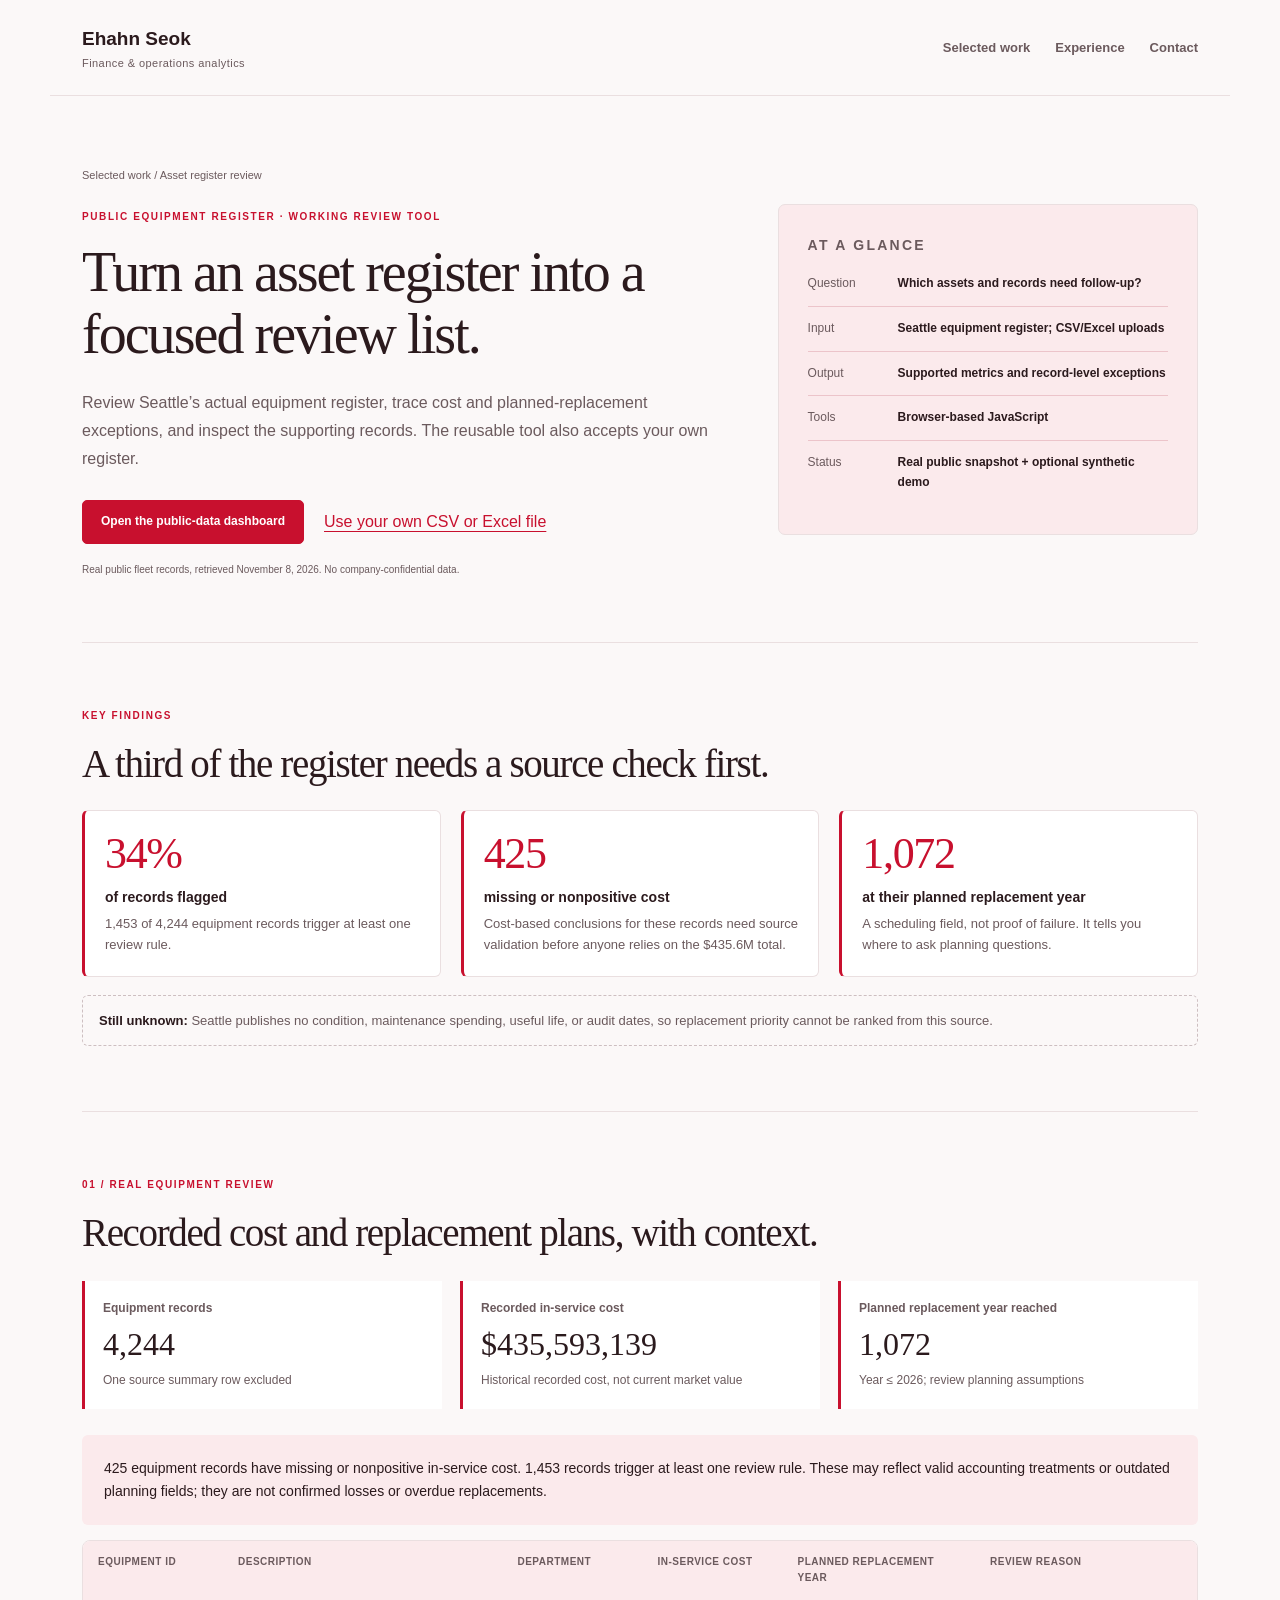
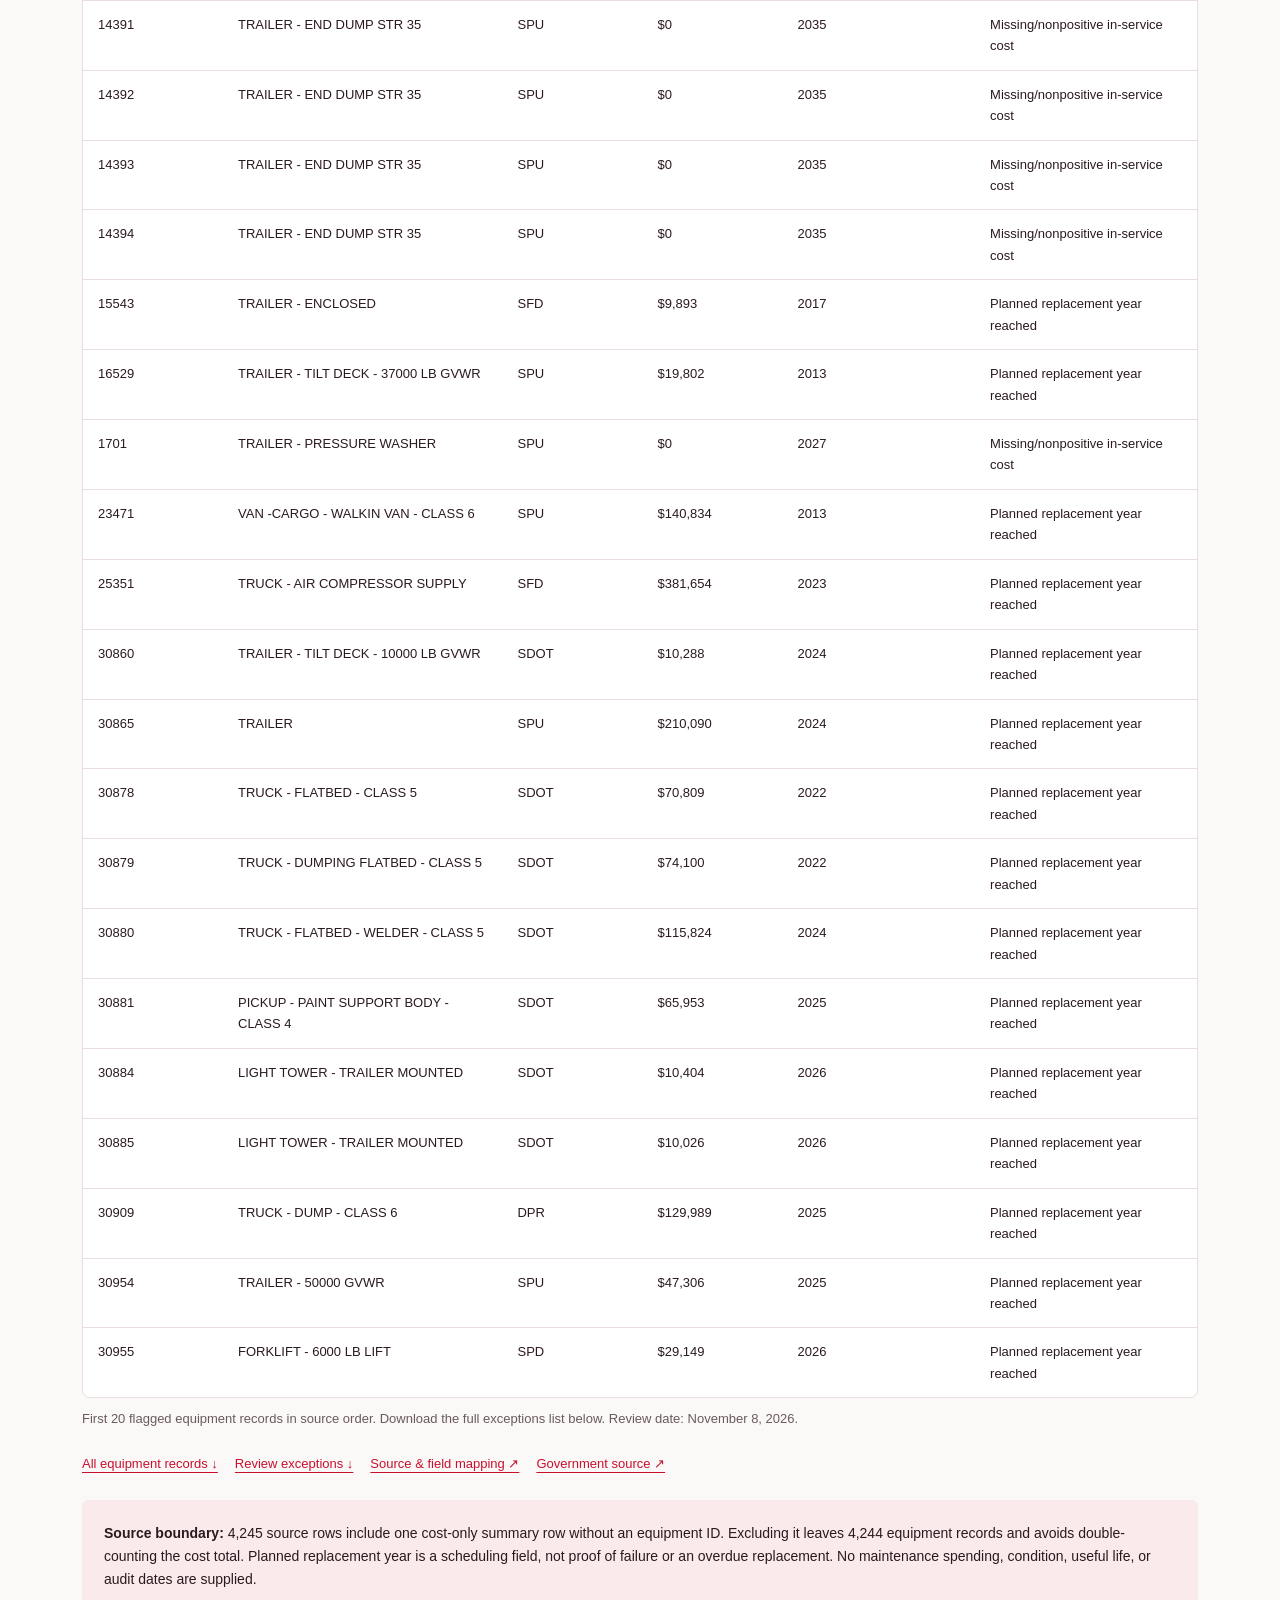
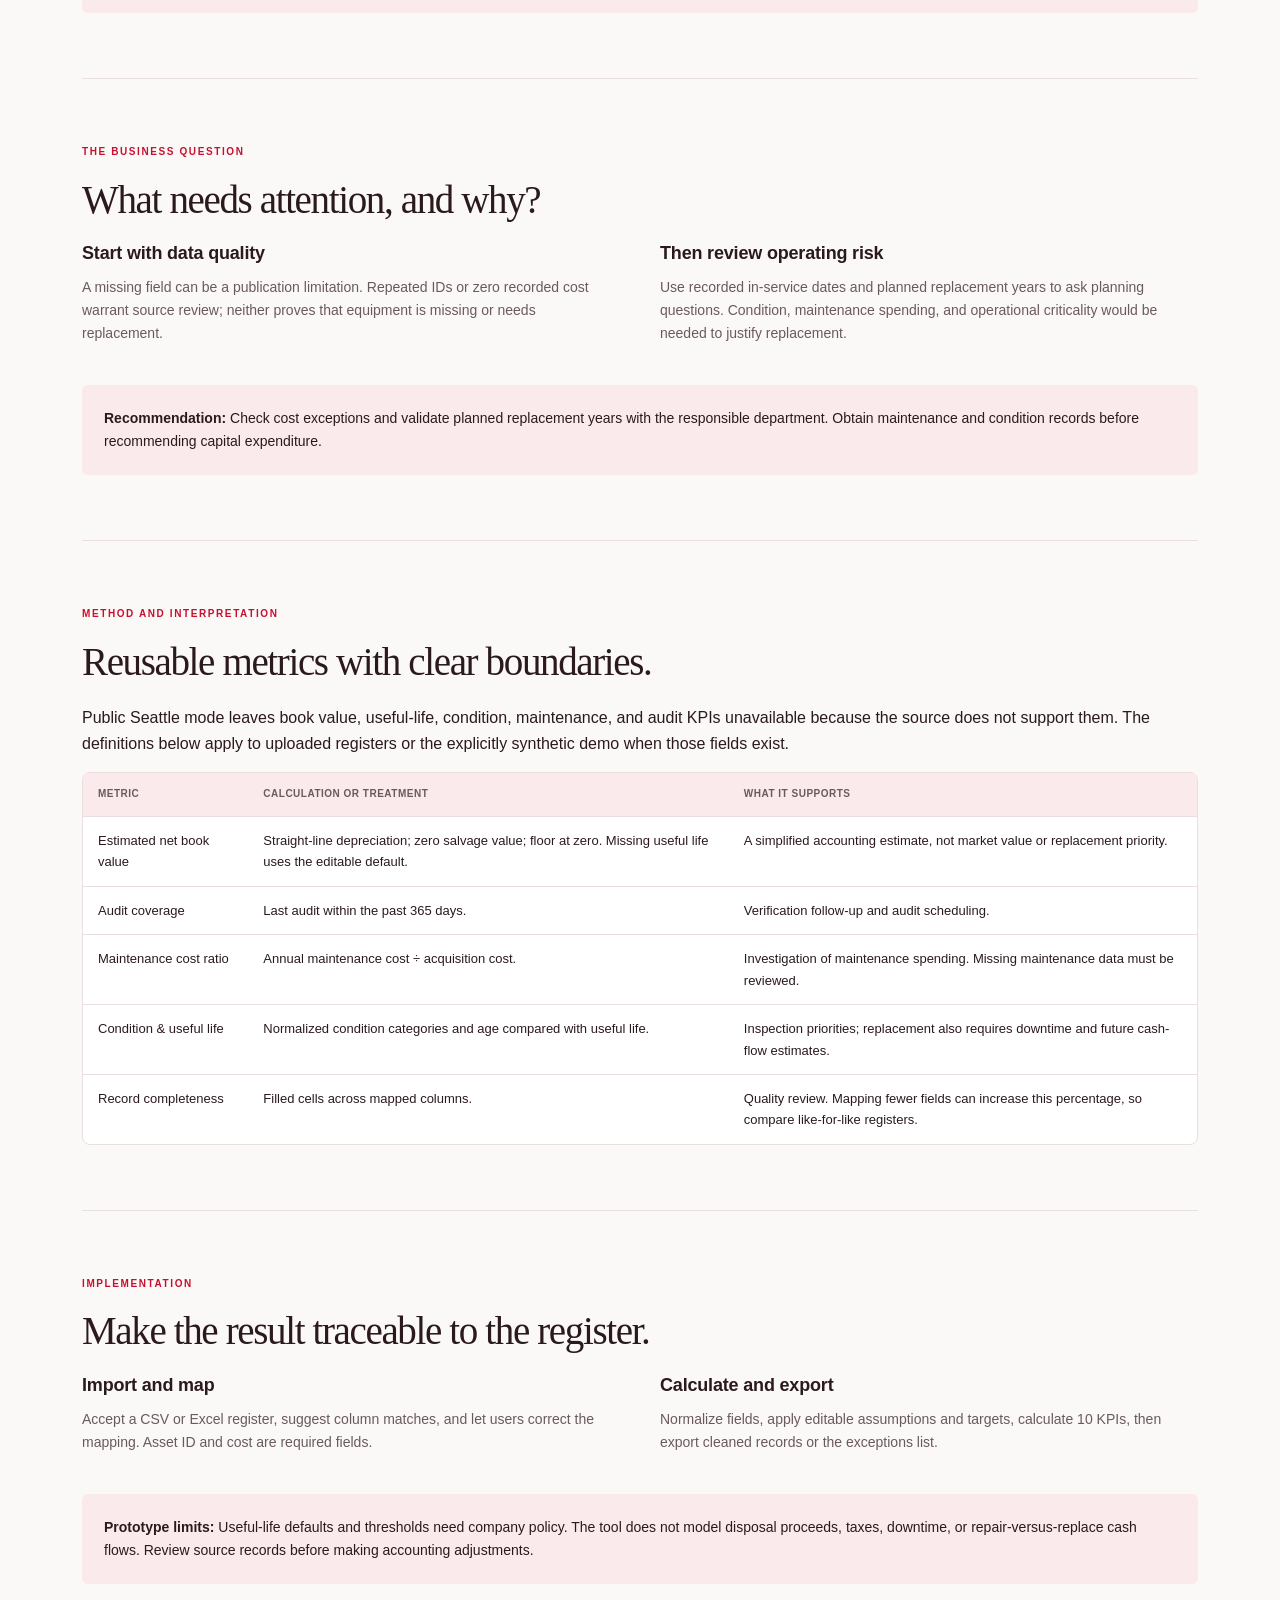
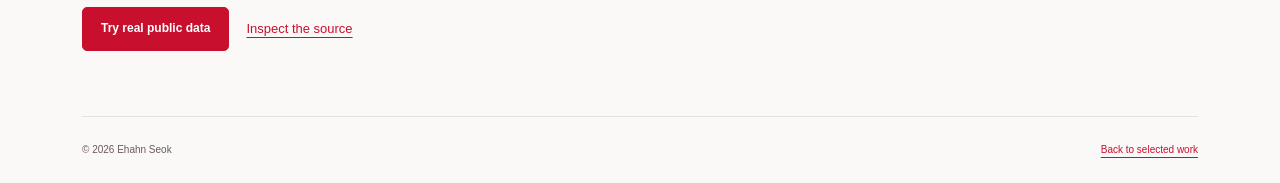
==== projects/asset-analysis/index.html @ 2a80ea6b "Switch portfolio theme to TSMC-style red Co-Authored-By: Claude Sonnet 5.5 <noreply@anthropic.com> C" ====
<!doctype html><html lang="en"><head><meta charset="utf-8"><meta name="viewport" content="width=device-width, initial-scale=1"><title>Asset Register Review | Ehahn Seok</title><meta name="description" content="A case study of asset-register validation, estimated book value, audit coverage and maintenance review."><link rel="stylesheet" href="../../style.css"><link rel="stylesheet" href="../../case-studies.css"><link rel="icon" href="/favicon.ico?v=r3d2e46a1" type="image/x-icon">
<link rel="icon" type="image/png" sizes="32x32" href="/favicon-32x32.png?v=r3d2e46a1">
<link rel="icon" type="image/png" sizes="16x16" href="/favicon-16x16.png?v=r3d2e46a1">
<link rel="apple-touch-icon" sizes="180x180" href="/apple-touch-icon.png?v=r3d2e46a1">
<link rel="manifest" href="/site.webmanifest?v=r3d2e46a1">
<meta name="theme-color" content="#c8102e">
<script src="public-assets.js" defer></script><link rel="stylesheet" href="../purchasing/project.css"></head><body class="case-page asset-case"><a class="skip-link" href="#case-main">Skip to content</a><header class="site-header"><a class="brand" href="../../index.html">Ehahn Seok<span>Finance & operations analytics</span></a><nav aria-label="Main navigation"><a href="../../index.html#projects">Selected work</a><a href="../../index.html#experience">Experience</a><a href="../../index.html#contact">Contact</a></nav></header><main id="case-main"><section class="case-hero"><div><a class="breadcrumb" href="../../index.html#projects">Selected work / Asset register review</a><p class="eyebrow">Public equipment register · Working review tool</p><h1>Turn an asset register into a focused review list.</h1><p class="lead">Review Seattle’s actual equipment register, trace cost and planned-replacement exceptions, and inspect the supporting records. The reusable tool also accepts your own register.</p><div class="cta"><a class="btn primary" href="../../asset-dashboard.html?source=seattle">Open the public-data dashboard</a><a href="../../asset-dashboard.html">Use your own CSV or Excel file</a></div><p class="data-label">Real public fleet records, retrieved November 8, 2026. No company-confidential data.</p></div><aside class="profile case-summary"><p class="eyebrow">At a glance</p><dl><div><dt>Question</dt><dd>Which assets and records need follow-up?</dd></div><div><dt>Input</dt><dd>Seattle equipment register; CSV/Excel uploads</dd></div><div><dt>Output</dt><dd>Supported metrics and record-level exceptions</dd></div><div><dt>Tools</dt><dd>Browser-based JavaScript</dd></div><div><dt>Status</dt><dd>Real public snapshot + optional synthetic demo</dd></div></dl></aside></section>
<section class="key-findings" id="key-findings"><p class="eyebrow">Key findings</p><h2>A third of the register needs a source check first.</h2><div class="kf-grid"><div class="kf"><strong>34%</strong><span>of records flagged</span><p>1,453 of 4,244 equipment records trigger at least one review rule.</p></div><div class="kf"><strong>425</strong><span>missing or nonpositive cost</span><p>Cost-based conclusions for these records need source validation before anyone relies on the $435.6M total.</p></div><div class="kf"><strong>1,072</strong><span>at their planned replacement year</span><p>A scheduling field, not proof of failure. It tells you where to ask planning questions.</p></div></div><div class="open-item"><strong>Still unknown:</strong> Seattle publishes no condition, maintenance spending, useful life, or audit dates, so replacement priority cannot be ranked from this source.</div></section>
<section><p class="eyebrow">01 / Real equipment review</p><h2>Recorded cost and replacement plans, with context.</h2><div id="fleet-metrics" class="metrics" aria-live="polite"></div><p id="fleet-finding" class="case-note">Loading the source-backed review…</p><div class="table-scroll"><table><thead><tr><th>Equipment ID</th><th>Description</th><th>Department</th><th>In-service cost</th><th>Planned replacement year</th><th>Review reason</th></tr></thead><tbody id="fleet-rows"></tbody></table></div><p class="caption">First 20 flagged equipment records in source order. Download the full exceptions list below. Review date: November 8, 2026.</p><div class="project-links"><a href="data/seattle_assets.csv" download>All equipment records ↓</a><a href="data/seattle_exceptions.csv" download>Review exceptions ↓</a><a href="PUBLIC_DATA.md">Source & field mapping ↗</a><a href="https://data.seattle.gov/City-Administration/Active-Fleet-Complement/enxu-fgzb">Government source ↗</a></div><div class="case-note"><strong>Source boundary:</strong> 4,245 source rows include one cost-only summary row without an equipment ID. Excluding it leaves 4,244 equipment records and avoids double-counting the cost total. Planned replacement year is a scheduling field, not proof of failure or an overdue replacement. No maintenance spending, condition, useful life, or audit dates are supplied.</div></section><section><p class="eyebrow">The business question</p><h2>What needs attention, and why?</h2><div class="case-grid"><article><h3>Start with data quality</h3><p>A missing field can be a publication limitation. Repeated IDs or zero recorded cost warrant source review; neither proves that equipment is missing or needs replacement.</p></article><article><h3>Then review operating risk</h3><p>Use recorded in-service dates and planned replacement years to ask planning questions. Condition, maintenance spending, and operational criticality would be needed to justify replacement.</p></article></div><div class="case-note"><strong>Recommendation:</strong> Check cost exceptions and validate planned replacement years with the responsible department. Obtain maintenance and condition records before recommending capital expenditure.</div></section>
<section><p class="eyebrow">Method and interpretation</p><h2>Reusable metrics with clear boundaries.</h2><p>Public Seattle mode leaves book value, useful-life, condition, maintenance, and audit KPIs unavailable because the source does not support them. The definitions below apply to uploaded registers or the explicitly synthetic demo when those fields exist.</p><div class="table-scroll"><table><thead><tr><th>Metric</th><th>Calculation or treatment</th><th>What it supports</th></tr></thead><tbody><tr><td>Estimated net book value</td><td>Straight-line depreciation; zero salvage value; floor at zero. Missing useful life uses the editable default.</td><td>A simplified accounting estimate, not market value or replacement priority.</td></tr><tr><td>Audit coverage</td><td>Last audit within the past 365 days.</td><td>Verification follow-up and audit scheduling.</td></tr><tr><td>Maintenance cost ratio</td><td>Annual maintenance cost ÷ acquisition cost.</td><td>Investigation of maintenance spending. Missing maintenance data must be reviewed.</td></tr><tr><td>Condition & useful life</td><td>Normalized condition categories and age compared with useful life.</td><td>Inspection priorities; replacement also requires downtime and future cash-flow estimates.</td></tr><tr><td>Record completeness</td><td>Filled cells across mapped columns.</td><td>Quality review. Mapping fewer fields can increase this percentage, so compare like-for-like registers.</td></tr></tbody></table></div></section>
<section><p class="eyebrow">Implementation</p><h2>Make the result traceable to the register.</h2><div class="case-grid"><article><h3>Import and map</h3><p>Accept a CSV or Excel register, suggest column matches, and let users correct the mapping. Asset ID and cost are required fields.</p></article><article><h3>Calculate and export</h3><p>Normalize fields, apply editable assumptions and targets, calculate 10 KPIs, then export cleaned records or the exceptions list.</p></article></div><p class="case-note"><strong>Prototype limits:</strong> Useful-life defaults and thresholds need company policy. The tool does not model disposal proceeds, taxes, downtime, or repair-versus-replace cash flows. Review source records before making accounting adjustments.</p><div class="project-links"><a class="btn primary" href="../../asset-dashboard.html?source=seattle">Try real public data</a><a href="https://github.com/eseok0517/eseok0517.github.io/blob/main/asset-dashboard.html">Inspect the source</a></div></section></main><footer><span>© 2026 Ehahn Seok</span><a href="../../index.html#projects">Back to selected work</a></footer></body></html>
---- style.css ----
:root{--bg:#fbf8f8;--surface:#fff;--text:#2b1a1d;--muted:#6b5a5d;--border:#eadfe0;--accent:#c8102e;--soft:#fbeaec;--warm:#f3eeee;--orange:#9b522e;--shadow:0 10px 30px #3920240a;color-scheme:light}*{box-sizing:border-box}html{scroll-behavior:smooth;scroll-padding-top:95px}body{margin:0;background:var(--bg);color:var(--text);font:16px/1.65 -apple-system,BlinkMacSystemFont,'Segoe UI',Arial,sans-serif}a{color:var(--accent);text-underline-offset:4px}a:hover{text-decoration-thickness:2px}button,input,select{font:inherit}.site-header,main,footer{max-width:1180px;margin:auto;padding-left:32px;padding-right:32px}.site-header{display:flex;justify-content:space-between;align-items:center;gap:24px;padding-top:23px;padding-bottom:23px;border-bottom:1px solid var(--border)}.brand{font-weight:750;color:var(--text);text-decoration:none;font-size:19px}.brand span{display:block;font-size:11px;color:var(--muted);font-weight:500;letter-spacing:.04em}nav{display:flex;gap:25px}nav a{font-size:13px;text-decoration:none;color:var(--muted);font-weight:600}section{padding:65px 0;border-bottom:1px solid var(--border)}.hero{display:grid;grid-template-columns:1.5fr 1fr;gap:65px;align-items:center;padding-top:72px;padding-bottom:72px}.eyebrow{font-size:10px;letter-spacing:.16em;text-transform:uppercase;color:var(--accent);font-weight:750;margin:0 0 17px}h1,h2{font-family:Georgia,'Times New Roman',serif;font-weight:400;letter-spacing:-.035em;line-height:1.1}h1{font-size:clamp(37px,4.8vw,61px);margin:0 0 25px}h2{font-size:clamp(28px,3.3vw,39px);margin:0 0 20px}h3{font-size:23px;line-height:1.25;letter-spacing:-.02em;margin:0 0 10px}p{margin:0 0 15px}.lead{font-size:16px;color:var(--muted);line-height:1.75}.cta,.project-links{display:flex;gap:20px;align-items:center;flex-wrap:wrap;margin-top:27px}.btn{display:inline-block;padding:11px 18px;border:1px solid #d6b9bd;border-radius:5px;font-size:12px;font-weight:700;text-decoration:none;color:var(--accent);background:var(--surface)}.btn.primary{background:var(--accent);color:#fff;border-color:var(--accent)}.btn:hover{filter:brightness(.94);text-decoration:none}.text-link{font-size:13px;font-weight:650}.profile{background:var(--soft);padding:29px;border:1px solid var(--border);border-radius:7px}.profile h2{font-size:29px}.profile p{font-size:14px;color:var(--muted)}dl{margin:22px 0 0}dl div{display:grid;grid-template-columns:83px 1fr;padding:12px 0;border-top:1px solid #ecc4ca;font-size:12px}dt{color:var(--muted)}dd{margin:0;font-weight:550}.section-heading{display:flex;justify-content:space-between;align-items:end;gap:45px;margin-bottom:30px}.section-heading>p{font-size:13px;color:var(--muted);max-width:260px;margin-bottom:20px}.project{background:var(--surface);border:1px solid var(--border);border-radius:8px;overflow:hidden;box-shadow:var(--shadow)}.featured{display:grid;grid-template-columns:1fr 1.16fr;margin-bottom:25px}.project-copy{padding:30px}.project-copy>p{font-size:14px;color:var(--muted)}.project-top{display:flex;justify-content:space-between;align-items:center;gap:15px;margin-bottom:18px}.project-number{font:italic 18px Georgia;color:var(--accent)}.badge{font-size:10px;color:var(--muted);border:1px solid var(--border);border-radius:30px;padding:3px 9px}.project-subtitle{font-size:11px!important;font-weight:650;text-transform:uppercase;letter-spacing:.05em}.finding{border-left:2px solid var(--accent);padding:0 0 0 13px;margin:23px 0 19px}.mini-label{font-size:9px;font-weight:750;letter-spacing:.1em;text-transform:uppercase;color:var(--accent)}.finding p{font-size:14px;line-height:1.65;margin:5px 0 0}.decision{font-size:12px!important;line-height:1.65}.project-links{gap:17px;margin-top:23px}.project-links a:not(.btn){font-size:11px}.project-grid{display:grid;grid-template-columns:1fr 1fr;gap:25px}.project-visual{padding:27px;display:flex;flex-direction:column;justify-content:center;background:#fdf1f2;min-height:270px}.featured .project-visual{min-height:430px}.visual-heading{display:flex;justify-content:space-between;gap:15px;font-size:10px;font-weight:650;margin-bottom:30px}.visual-heading span:last-child{font-weight:400;color:var(--muted)}.data-label{font-size:10px;color:var(--muted);margin:18px 0 0;line-height:1.5}.visual-note{font-size:10px;font-weight:650;margin-top:28px}.preview-bar{margin:23px 0}.preview-bar-label{display:flex;justify-content:space-between;font-size:12px;margin-bottom:8px}.preview-track{height:22px;background:#f3d5d9;border-radius:2px;overflow:hidden}.preview-track i{display:block;height:100%;background:var(--accent)}.preview-bar:nth-child(2) i{background:#d98a94}.preview-bar:nth-child(3) i{background:#8f1d2c}.asset-visual{background:#f3eeee}.asset-example{display:grid;gap:18px}.asset-example>div{display:grid;grid-template-columns:32px 1fr;gap:0 10px}.asset-example span{grid-row:span 2;font-size:11px;border:1px solid #cdbfc1;border-radius:50%;width:29px;height:29px;text-align:center;line-height:27px}.asset-example strong{font-size:12px}.asset-example small{font-size:10px;color:var(--muted)}.macro-visual{background:#f1ecec}.macro-chart svg{width:100%;height:auto;display:block}.experience{display:grid;grid-template-columns:1fr 1fr;gap:70px}.proof{display:flex;gap:30px;margin-top:25px}.proof strong{display:block;font:28px Georgia;color:var(--accent)}.proof span{display:block;font-size:10px;color:var(--muted);margin-top:7px}.experience-details article{margin:0 0 25px}.experience-details h3{font-size:17px}.experience-details p{font-size:14px;color:var(--muted)}.experience-details .note{font-size:11px}.muted{font-size:13px;color:var(--muted)}.skills{display:grid;grid-template-columns:repeat(3,1fr);gap:30px}.skills h3{font-size:16px}.skills p{font-size:13px;color:var(--muted)}.skills a{font-size:11px}.coursework{margin-top:35px;border-top:1px solid var(--border);border-bottom:1px solid var(--border);padding:17px 0;font-size:13px}.coursework summary{cursor:pointer;font-weight:650}.coursework>div{padding-top:20px;max-width:850px;color:var(--muted)}.languages{margin-top:20px;font-size:12px;color:var(--muted)}.contact{display:grid;grid-template-columns:1.4fr 1fr;gap:60px;align-items:center}.contact p{max-width:560px;font-size:14px;color:var(--muted)}.contact-links{display:flex;flex-direction:column;align-items:flex-start;gap:15px}.contact-links>a:not(.btn){font-size:13px}footer{padding-top:25px;padding-bottom:25px;display:flex;justify-content:space-between;gap:20px;font-size:10px;color:var(--muted)}a:focus-visible,summary:focus-visible{outline:3px solid var(--orange);outline-offset:5px}.skip-link{position:absolute;left:20px;top:-70px;background:var(--surface);padding:10px;z-index:20}.skip-link:focus{top:5px}@media(prefers-reduced-motion:reduce){html{scroll-behavior:auto}}@media(max-width:850px){.hero{gap:28px;grid-template-columns:1.2fr 1fr}h1{font-size:43px}.profile{padding:20px}.project-copy,.project-visual{padding:23px}.experience{gap:35px}.proof{gap:18px}.featured .project-visual{min-height:390px}.visual-heading{flex-direction:column;gap:4px}}@media(max-width:650px){.site-header,main,footer{padding-left:20px;padding-right:20px}.site-header{align-items:flex-start;gap:12px}.brand{font-size:17px}.brand span{font-size:9px;max-width:150px}nav{gap:12px;padding-top:6px}nav a{font-size:10px}.hero,.featured,.project-grid,.experience,.contact{grid-template-columns:1fr}.hero{padding-top:45px;padding-bottom:45px;gap:30px}h1{font-size:43px;max-width:500px}.profile{padding:24px}.profile dl{display:grid;grid-template-columns:1fr 1fr;gap:0 20px}.profile dl div{display:block}.profile dt{font-size:10px;margin-bottom:4px}.section-heading{display:block}.section-heading>p{max-width:100%;margin:0}.skills{grid-template-columns:1fr;gap:25px}section{padding:45px 0}.featured .project-visual{min-height:280px}.project-copy{padding:25px}.experience{gap:30px}.contact{gap:20px}.proof{gap:30px}footer{display:block}footer span{display:block;margin:6px 0}}

.experience-context{font-size:12px;line-height:1.65;color:var(--muted);margin-top:24px;max-width:340px}

/* Measured results, chips, summary table, key findings */
.chips{display:flex;flex-wrap:wrap;gap:8px;margin:22px 0 0;padding:0;list-style:none}.chips li{font-size:11px;font-weight:650;color:var(--accent);background:var(--soft);border:1px solid #f0c9ce;border-radius:30px;padding:4px 11px}
.result-intro{max-width:620px;font-size:14px;color:var(--muted)}
.result-grid{display:grid;grid-template-columns:repeat(2,1fr);gap:20px;margin-top:28px}
.result-card{display:flex;flex-direction:column;background:var(--surface);border:1px solid var(--border);border-radius:8px;padding:24px;text-decoration:none;color:var(--text);box-shadow:var(--shadow);transition:transform .15s,border-color .15s}
.result-card:hover{transform:translateY(-3px);border-color:var(--accent);text-decoration:none}
.result-card .big{font:400 clamp(38px,4.4vw,52px)/1 Georgia,'Times New Roman',serif;color:var(--accent);letter-spacing:-.03em}
.result-card .rc-label{font-weight:700;font-size:15px;margin:12px 0 4px;line-height:1.35}
.result-card .rc-tag{font-size:10px;text-transform:uppercase;letter-spacing:.1em;color:var(--muted);font-weight:700;margin-bottom:10px}
.result-card p{font-size:13px;color:var(--muted);margin:0 0 14px}
.result-card .rc-more{margin-top:auto;font-size:11px;font-weight:700;color:var(--accent)}
.result-note{font-size:12px;color:var(--muted);margin:18px 0 0}
.case-table{margin-top:48px}.case-table h3{font-size:19px;margin-bottom:14px}
.summary-wrap{overflow-x:auto;border:1px solid var(--border);border-radius:8px;background:var(--surface)}
table.summary{width:100%;border-collapse:collapse;font-size:13px;min-width:760px}
.summary th{text-align:left;font-size:10px;letter-spacing:.1em;text-transform:uppercase;color:var(--muted);padding:12px 16px;border-bottom:1px solid var(--border);background:var(--soft)}
.summary td{padding:14px 16px;border-bottom:1px solid var(--border);vertical-align:top;line-height:1.5}
.summary td:first-child{font-weight:700;min-width:140px}.summary td:last-child{color:var(--accent);font-weight:650}.summary tr:last-child td{border-bottom:0}
.key-findings .kf-grid{display:grid;grid-template-columns:repeat(3,1fr);gap:20px;margin-top:24px}
.kf{background:var(--surface);border:1px solid var(--border);border-left:3px solid var(--accent);border-radius:6px;padding:20px}
.kf strong{display:block;font:400 clamp(32px,3.6vw,44px)/1.05 Georgia,'Times New Roman',serif;color:var(--accent);letter-spacing:-.03em}
.kf span{display:block;font-weight:700;font-size:14px;margin:8px 0 4px}.kf p{font-size:13px;color:var(--muted);margin:0}
.open-item{margin-top:18px;font-size:13px;border:1px dashed #cdbfc1;border-radius:6px;padding:14px 16px;color:var(--muted)}.open-item strong{color:var(--text)}
@media(max-width:850px){.result-grid{grid-template-columns:1fr 1fr}}
@media(max-width:760px){.key-findings .kf-grid{grid-template-columns:1fr}}
@media(max-width:560px){.result-grid{grid-template-columns:1fr}}

.rc-stats{display:flex;flex-wrap:wrap;gap:6px 18px;list-style:none;margin:0 0 16px;padding:12px 0 0;border-top:1px solid var(--border);font-size:12px;color:var(--muted)}.rc-stats b{color:var(--text);font-size:14px}
---- case-studies.css ----
/* All case pages inherit the exact homepage palette, type and navigation. */
.case-page{--accent-soft:var(--soft);--line:var(--accent);--pos:#c8102e;--neg:#9a5b00;--shade:rgba(155,82,46,.13);--warnbg:#f2ecde;--warn:#74511c}
.case-page .case-hero{display:grid;grid-template-columns:1.5fr 1fr;gap:65px;align-items:center;padding:65px 0}
.case-page .case-hero h1{font-family:Georgia,'Times New Roman',serif;font-size:clamp(36px,4.6vw,56px);font-weight:400;line-height:1.1;letter-spacing:-.035em;margin:0 0 24px;max-width:760px}
.case-page .case-hero .lead,.case-page .case-hero .sub{font-size:16px;line-height:1.75;color:var(--muted);max-width:730px}
.case-page .case-summary{align-self:center}.case-page .case-summary dl{margin:0}.case-page .case-summary dl div{grid-template-columns:90px 1fr}.case-page .case-summary dl div:first-child{border-top:0;padding-top:0}
.breadcrumb{display:inline-block;font-size:11px;color:var(--muted);text-decoration:none;margin:0 0 24px}.breadcrumb:hover{text-decoration:underline}
.case-page .caption,.case-page .small,.case-page .notes,.case-page .privacy{font-size:13px;line-height:1.7;color:var(--muted)}.case-page .caption{margin:10px 0 18px}.case-page h2{font-size:clamp(28px,3.3vw,39px);font-family:Georgia,'Times New Roman',serif;font-weight:400;line-height:1.15;letter-spacing:-.035em}.case-page h3{font-size:18px;line-height:1.3;letter-spacing:-.01em}
.case-page .panel{background:var(--surface);border:1px solid var(--border);border-radius:8px;padding:26px;box-shadow:var(--shadow)}
.case-page .case-body h2{margin:48px 0 20px}.case-page .case-body h2:first-child{margin-top:0}.case-page .case-body{padding-top:45px}.hidden{display:none!important}
.case-page .kpis{display:grid;grid-template-columns:repeat(auto-fit,minmax(190px,1fr));gap:18px}.case-page .kpi{background:var(--surface);border:1px solid var(--border);border-radius:8px;padding:20px}.case-page .kpi .l{font-size:10px;text-transform:uppercase;letter-spacing:.07em;color:var(--muted);font-weight:650}.case-page .kpi .v{font:29px Georgia;line-height:1.25;margin:8px 0}.case-page .kpi .s{font-size:12px;color:var(--muted)}
.case-page .tablewrap,.case-page .table-scroll{overflow:auto;border:1px solid var(--border);border-radius:8px;background:var(--surface)}.case-page table{border-collapse:collapse;width:100%;font-size:13px}.case-page th,.case-page td{padding:13px 15px;border-bottom:1px solid var(--border);vertical-align:top}.case-page th{font-size:10px;letter-spacing:.05em;text-transform:uppercase;background:var(--soft);color:var(--muted)}.case-page tr:last-child td{border-bottom:0}
.macro-case th,.macro-case td{text-align:right;white-space:nowrap}.macro-case th:first-child,.macro-case td:first-child{text-align:left}.macro-case .grp td{background:var(--soft);font-weight:700;text-align:left}.macro-case .pos{color:var(--pos)}.macro-case .neg{color:var(--neg)}.macro-case .finding{font-size:20px;line-height:1.65;margin:0;border-left:2px solid var(--accent);padding-left:18px}.macro-case .finding b{color:var(--accent)}.macro-case svg{width:100%;height:auto;display:block}.macro-case .legend{font-size:12px;color:var(--muted);margin-top:12px}.macro-case .legend i{display:inline-block;width:12px;height:12px;vertical-align:-2px;margin-right:5px;border-radius:2px}.macro-case .banner{padding:15px 20px;background:var(--warnbg);color:var(--warn);border-radius:6px}.macro-case ul.notes{padding-left:20px}
.case-grid{display:grid;grid-template-columns:1fr 1fr;gap:40px}.case-grid p,.asset-case li{font-size:14px;color:var(--muted)}.case-note{padding:22px;background:var(--soft);margin-top:25px;font-size:14px;border-radius:6px}.asset-case th,.asset-case td{text-align:left}.asset-case th{min-width:140px}.asset-case .project-links a:not(.btn){font-size:13px}
.tool-case .case-hero .notes{margin-top:18px}.tool-case section>h2{margin:0 0 22px}.tool-case .charts{grid-template-columns:repeat(auto-fit,minmax(min(320px,100%),1fr));gap:22px}.tool-case .drop{border-radius:8px;padding:35px 20px}.tool-case button{font-size:12px;padding:11px 18px;border-radius:5px;border-color:#d6b9bd}.tool-case button.primary{background:var(--accent);color:#fff}.tool-case .row{gap:14px;margin-top:18px}.tool-case .chip{font-size:10px}.tool-case label.f{font-size:12px}.tool-case label.f select,.tool-case label.f input{padding:9px;border-radius:5px;background:var(--surface)}.tool-case .bar{font-size:12px}
.case-page input:focus-visible,.case-page select:focus-visible,.case-page button:focus-visible{outline:3px solid var(--orange);outline-offset:3px}
@media(max-width:850px){.case-page .case-hero{gap:30px;grid-template-columns:1.2fr 1fr}.case-page .case-hero h1{font-size:43px}}
@media(max-width:650px){.case-page .case-hero{grid-template-columns:1fr;gap:28px;padding:42px 0}.case-page .case-hero h1{font-size:39px}.case-page .case-summary dl{display:block}.case-page .case-summary dl div{display:grid;grid-template-columns:90px 1fr}.case-grid{grid-template-columns:1fr;gap:22px}.case-page .panel{padding:20px}.case-page .kpis{grid-template-columns:1fr 1fr;gap:12px}.case-page .kpi{padding:16px}.case-page .kpi .v{font-size:25px}.case-page .case-body h2{margin-top:36px}.case-page .cta{gap:16px}}
@media(max-width:380px){.case-page .kpis{grid-template-columns:1fr}}
.tool-case{--ok:var(--accent);--ok-bg:var(--soft);--warn:#74511c;--warn-bg:#f2ecde;--bad:#9a5b00;--bad-bg:#f7eddc;--bar:var(--accent);--bar2:#9b7b39;--bar3:#9b522e;--bar4:#8a8082}
---- projects/purchasing/project.css ----
/* Purchasing controls and charts. Shared branding lives in /style.css and /case-studies.css. */
.section-head{display:flex;justify-content:space-between;align-items:center;gap:20px;margin-bottom:24px}
.pill{font-size:11px;background:var(--soft);color:var(--accent);border:1px solid var(--border);border-radius:30px;padding:7px 13px}
.controls{display:grid;grid-template-columns:repeat(3,1fr);gap:28px;background:var(--surface);padding:24px;border:1px solid var(--border);border-radius:8px}
label{display:block;font-size:12px;font-weight:600;color:var(--muted)}
select,input[type=search]{display:block;width:100%;padding:10px;border:1px solid #d1bcc0;border-radius:5px;background:var(--surface);color:var(--text);margin-top:8px;font:inherit}
input[type=range]{width:100%;accent-color:var(--accent);margin-top:17px}output{float:right;font-weight:700;color:var(--text)}
.metrics{display:grid;grid-template-columns:repeat(3,1fr);gap:18px;margin:26px 0}.metric{background:var(--surface);border-left:3px solid var(--accent);padding:18px}.metric strong{font:32px Georgia;display:block;line-height:1.3;margin:5px 0}.metric p{font-size:12px;margin:0;color:var(--muted)}.metric p:first-child{font-weight:650}
.panels{display:grid;grid-template-columns:1fr 1fr;gap:22px}.bar-row{margin:20px 0}.bar-label{display:flex;justify-content:space-between;gap:10px;font-size:13px;margin-bottom:7px}.track{height:18px;background:var(--soft);border-radius:3px;overflow:hidden}.bar{height:100%;background:var(--accent);min-width:2px}.bar.negative{background:#9b522e}.insight{padding:16px;background:var(--soft);font-size:13px;margin-top:22px;border-radius:5px}
.table-head{display:grid;grid-template-columns:2fr 1fr 1fr;gap:24px;margin-top:38px;align-items:end}.table-wrap{overflow:auto;margin-top:20px;max-height:520px;border:1px solid var(--border);border-radius:8px}.table-wrap table{white-space:nowrap}.table-wrap th,.table-wrap td{text-align:right}.table-wrap th{position:sticky;top:0;background:var(--soft)}.table-wrap th:first-child,.table-wrap td:first-child,.table-wrap th:nth-child(2),.table-wrap td:nth-child(2){text-align:left}td small{display:block;color:var(--muted)}tbody tr:hover{background:#fdf1f2}#error{color:#9a5b00}
.findings{display:grid;grid-template-columns:repeat(3,1fr);gap:30px;margin-top:30px}.findings span{font:italic 28px Georgia;color:var(--accent)}.findings h3{margin-top:14px}.findings p,.method-grid p{color:var(--muted);font-size:14px}.method-grid{display:grid;grid-template-columns:1fr 1fr;gap:30px 45px;margin-top:30px}.downloads{display:grid;grid-template-columns:1fr 1fr;gap:40px}.download-links a{display:block;padding:13px 0;border-bottom:1px solid var(--border)}
@media(max-width:760px){.section-head{display:block}.pill{display:inline-block;margin-bottom:15px}.controls,.panels,.findings,.method-grid,.downloads{grid-template-columns:1fr}.metrics{grid-template-columns:1fr}.controls{gap:20px}.table-head{grid-template-columns:1fr 1fr}.table-head>div{grid-column:1/-1}}
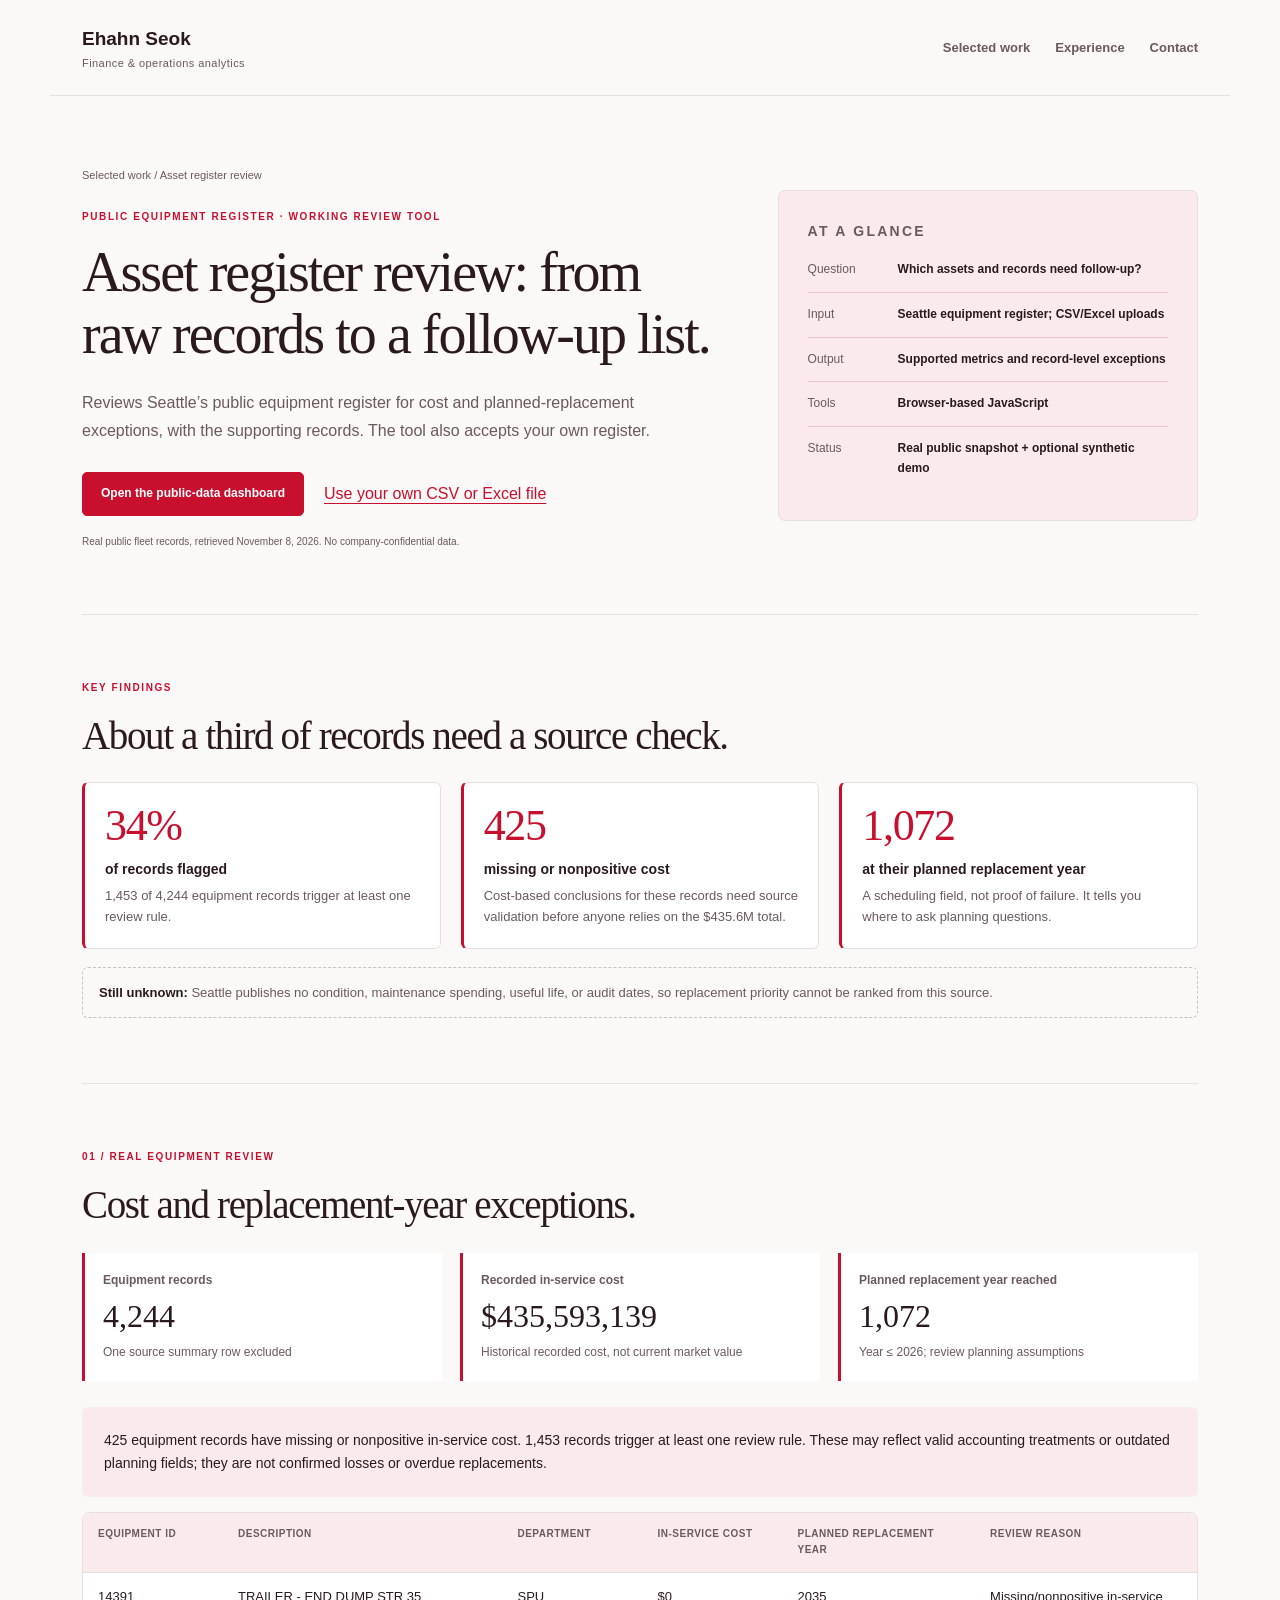
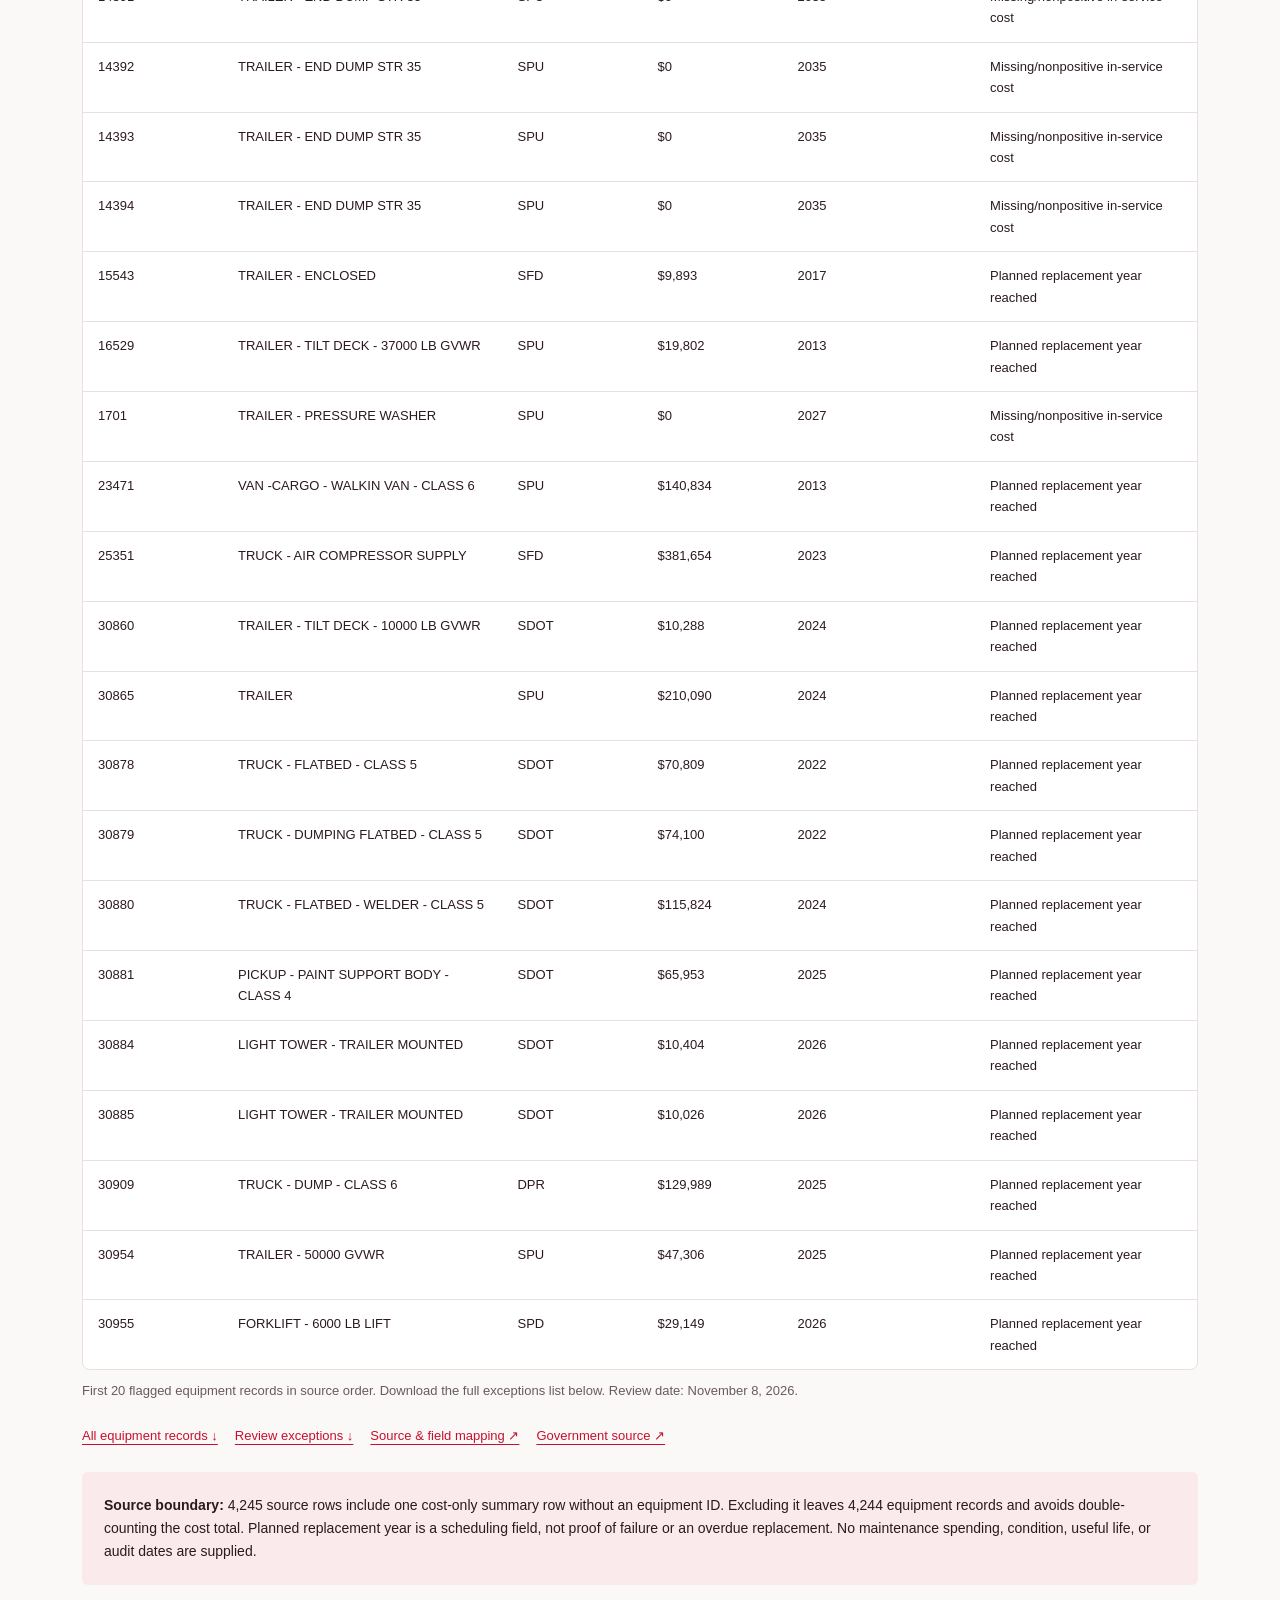
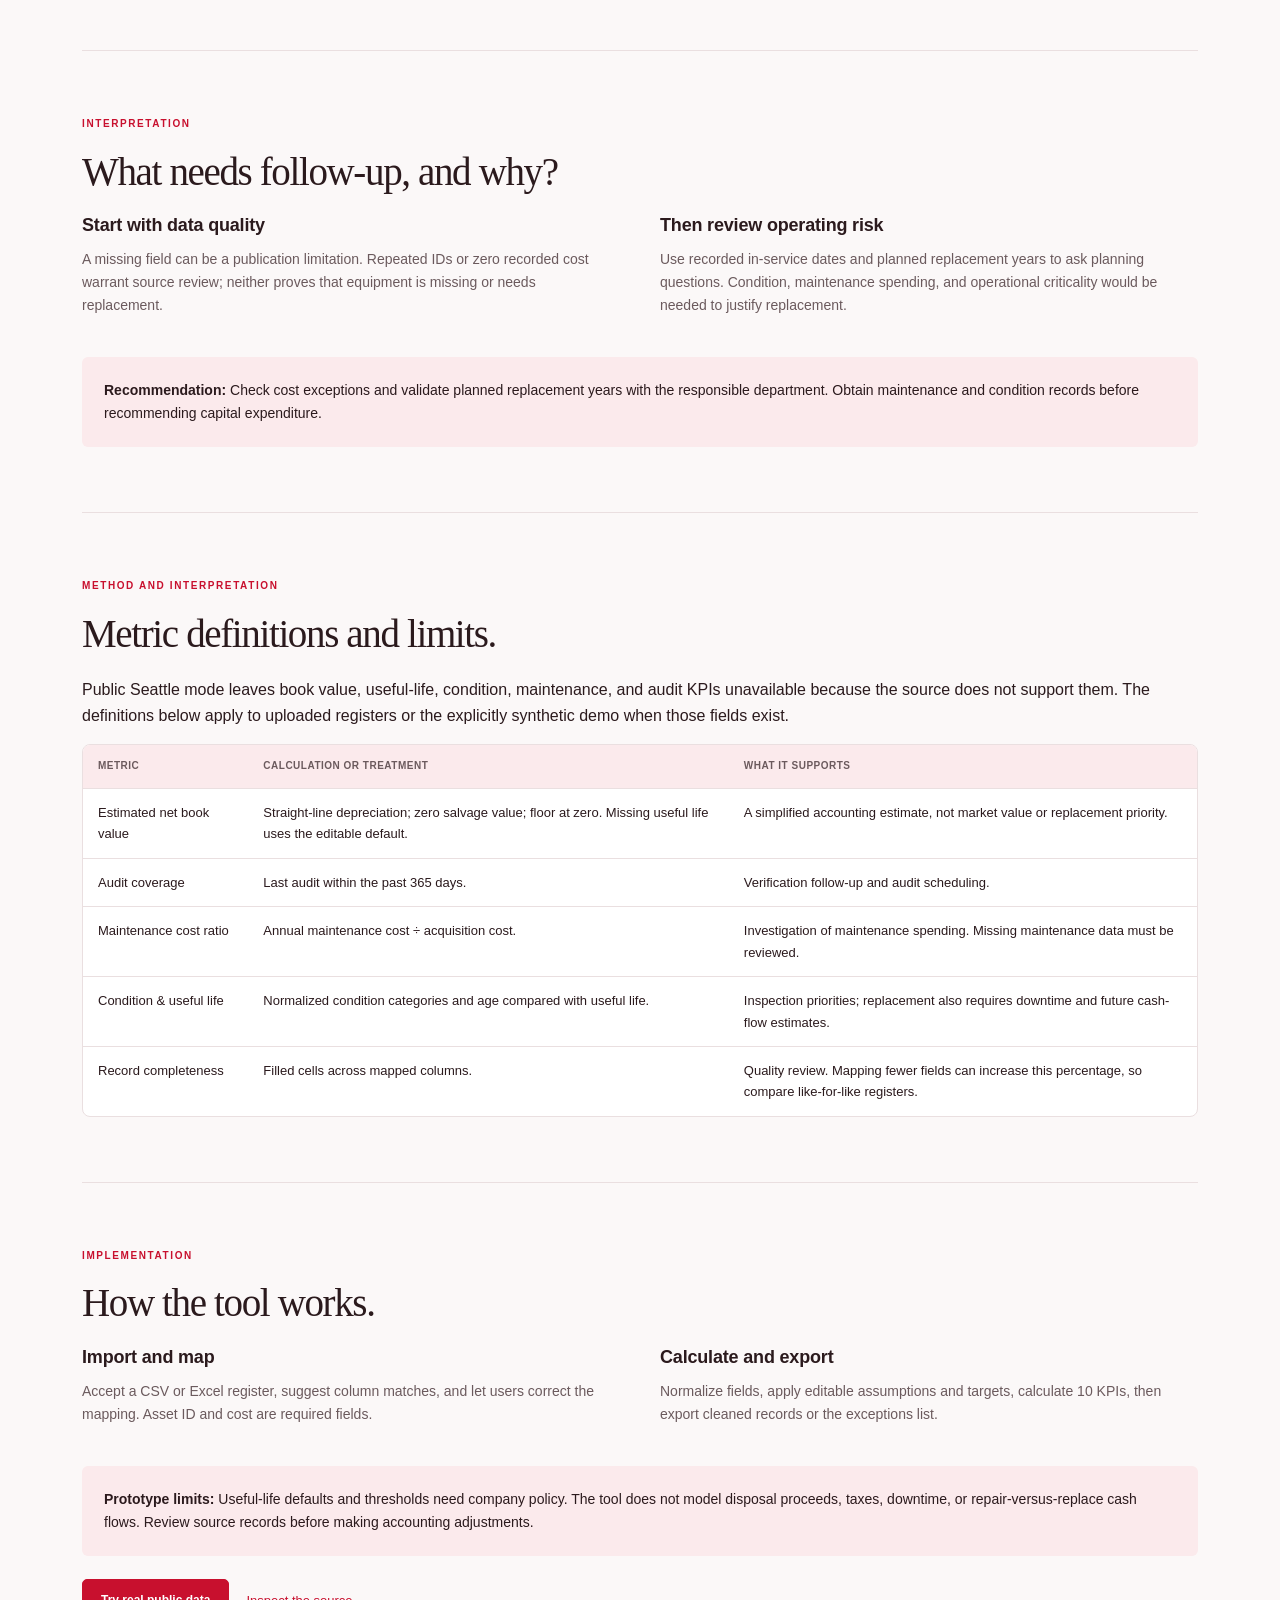
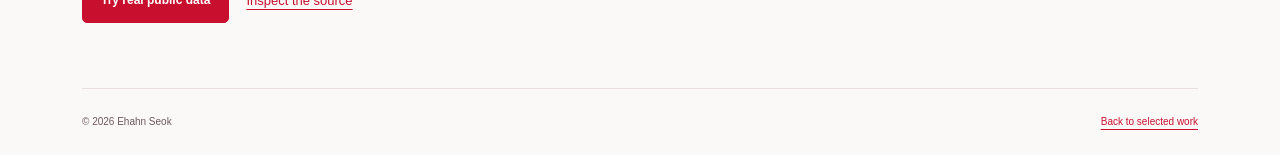
==== commit fcc25113: "Tighten portfolio wording for a more professional tone Co-Authored-By: Claude Sonnet 5.5 <noreply@an" ====
--- a/projects/asset-analysis/index.html
+++ b/projects/asset-analysis/index.html
@@ -1,11 +1,11 @@
-<!doctype html><html lang="en"><head><meta charset="utf-8"><meta name="viewport" content="width=device-width, initial-scale=1"><title>Asset Register Review | Ehahn Seok</title><meta name="description" content="A case study of asset-register validation, estimated book value, audit coverage and maintenance review."><link rel="stylesheet" href="../../style.css"><link rel="stylesheet" href="../../case-studies.css"><link rel="icon" href="/favicon.ico?v=r3d2e46a1" type="image/x-icon">
-<link rel="icon" type="image/png" sizes="32x32" href="/favicon-32x32.png?v=r3d2e46a1">
-<link rel="icon" type="image/png" sizes="16x16" href="/favicon-16x16.png?v=r3d2e46a1">
-<link rel="apple-touch-icon" sizes="180x180" href="/apple-touch-icon.png?v=r3d2e46a1">
-<link rel="manifest" href="/site.webmanifest?v=r3d2e46a1">
+<!doctype html><html lang="en"><head><meta charset="utf-8"><meta name="viewport" content="width=device-width, initial-scale=1"><title>Asset Register Review | Ehahn Seok</title><meta name="description" content="A case study of asset-register validation, estimated book value, audit coverage and maintenance review."><link rel="stylesheet" href="../../style.css"><link rel="stylesheet" href="../../case-studies.css"><link rel="icon" href="/favicon.ico?v=r3d2e46a3" type="image/x-icon">
+<link rel="icon" type="image/png" sizes="32x32" href="/favicon-32x32.png?v=r3d2e46a3">
+<link rel="icon" type="image/png" sizes="16x16" href="/favicon-16x16.png?v=r3d2e46a3">
+<link rel="apple-touch-icon" sizes="180x180" href="/apple-touch-icon.png?v=r3d2e46a3">
+<link rel="manifest" href="/site.webmanifest?v=r3d2e46a3">
 <meta name="theme-color" content="#c8102e">
-<script src="public-assets.js" defer></script><link rel="stylesheet" href="../purchasing/project.css"></head><body class="case-page asset-case"><a class="skip-link" href="#case-main">Skip to content</a><header class="site-header"><a class="brand" href="../../index.html">Ehahn Seok<span>Finance & operations analytics</span></a><nav aria-label="Main navigation"><a href="../../index.html#projects">Selected work</a><a href="../../index.html#experience">Experience</a><a href="../../index.html#contact">Contact</a></nav></header><main id="case-main"><section class="case-hero"><div><a class="breadcrumb" href="../../index.html#projects">Selected work / Asset register review</a><p class="eyebrow">Public equipment register · Working review tool</p><h1>Turn an asset register into a focused review list.</h1><p class="lead">Review Seattle’s actual equipment register, trace cost and planned-replacement exceptions, and inspect the supporting records. The reusable tool also accepts your own register.</p><div class="cta"><a class="btn primary" href="../../asset-dashboard.html?source=seattle">Open the public-data dashboard</a><a href="../../asset-dashboard.html">Use your own CSV or Excel file</a></div><p class="data-label">Real public fleet records, retrieved November 8, 2026. No company-confidential data.</p></div><aside class="profile case-summary"><p class="eyebrow">At a glance</p><dl><div><dt>Question</dt><dd>Which assets and records need follow-up?</dd></div><div><dt>Input</dt><dd>Seattle equipment register; CSV/Excel uploads</dd></div><div><dt>Output</dt><dd>Supported metrics and record-level exceptions</dd></div><div><dt>Tools</dt><dd>Browser-based JavaScript</dd></div><div><dt>Status</dt><dd>Real public snapshot + optional synthetic demo</dd></div></dl></aside></section>
-<section class="key-findings" id="key-findings"><p class="eyebrow">Key findings</p><h2>A third of the register needs a source check first.</h2><div class="kf-grid"><div class="kf"><strong>34%</strong><span>of records flagged</span><p>1,453 of 4,244 equipment records trigger at least one review rule.</p></div><div class="kf"><strong>425</strong><span>missing or nonpositive cost</span><p>Cost-based conclusions for these records need source validation before anyone relies on the $435.6M total.</p></div><div class="kf"><strong>1,072</strong><span>at their planned replacement year</span><p>A scheduling field, not proof of failure. It tells you where to ask planning questions.</p></div></div><div class="open-item"><strong>Still unknown:</strong> Seattle publishes no condition, maintenance spending, useful life, or audit dates, so replacement priority cannot be ranked from this source.</div></section>
-<section><p class="eyebrow">01 / Real equipment review</p><h2>Recorded cost and replacement plans, with context.</h2><div id="fleet-metrics" class="metrics" aria-live="polite"></div><p id="fleet-finding" class="case-note">Loading the source-backed review…</p><div class="table-scroll"><table><thead><tr><th>Equipment ID</th><th>Description</th><th>Department</th><th>In-service cost</th><th>Planned replacement year</th><th>Review reason</th></tr></thead><tbody id="fleet-rows"></tbody></table></div><p class="caption">First 20 flagged equipment records in source order. Download the full exceptions list below. Review date: November 8, 2026.</p><div class="project-links"><a href="data/seattle_assets.csv" download>All equipment records ↓</a><a href="data/seattle_exceptions.csv" download>Review exceptions ↓</a><a href="PUBLIC_DATA.md">Source & field mapping ↗</a><a href="https://data.seattle.gov/City-Administration/Active-Fleet-Complement/enxu-fgzb">Government source ↗</a></div><div class="case-note"><strong>Source boundary:</strong> 4,245 source rows include one cost-only summary row without an equipment ID. Excluding it leaves 4,244 equipment records and avoids double-counting the cost total. Planned replacement year is a scheduling field, not proof of failure or an overdue replacement. No maintenance spending, condition, useful life, or audit dates are supplied.</div></section><section><p class="eyebrow">The business question</p><h2>What needs attention, and why?</h2><div class="case-grid"><article><h3>Start with data quality</h3><p>A missing field can be a publication limitation. Repeated IDs or zero recorded cost warrant source review; neither proves that equipment is missing or needs replacement.</p></article><article><h3>Then review operating risk</h3><p>Use recorded in-service dates and planned replacement years to ask planning questions. Condition, maintenance spending, and operational criticality would be needed to justify replacement.</p></article></div><div class="case-note"><strong>Recommendation:</strong> Check cost exceptions and validate planned replacement years with the responsible department. Obtain maintenance and condition records before recommending capital expenditure.</div></section>
-<section><p class="eyebrow">Method and interpretation</p><h2>Reusable metrics with clear boundaries.</h2><p>Public Seattle mode leaves book value, useful-life, condition, maintenance, and audit KPIs unavailable because the source does not support them. The definitions below apply to uploaded registers or the explicitly synthetic demo when those fields exist.</p><div class="table-scroll"><table><thead><tr><th>Metric</th><th>Calculation or treatment</th><th>What it supports</th></tr></thead><tbody><tr><td>Estimated net book value</td><td>Straight-line depreciation; zero salvage value; floor at zero. Missing useful life uses the editable default.</td><td>A simplified accounting estimate, not market value or replacement priority.</td></tr><tr><td>Audit coverage</td><td>Last audit within the past 365 days.</td><td>Verification follow-up and audit scheduling.</td></tr><tr><td>Maintenance cost ratio</td><td>Annual maintenance cost ÷ acquisition cost.</td><td>Investigation of maintenance spending. Missing maintenance data must be reviewed.</td></tr><tr><td>Condition & useful life</td><td>Normalized condition categories and age compared with useful life.</td><td>Inspection priorities; replacement also requires downtime and future cash-flow estimates.</td></tr><tr><td>Record completeness</td><td>Filled cells across mapped columns.</td><td>Quality review. Mapping fewer fields can increase this percentage, so compare like-for-like registers.</td></tr></tbody></table></div></section>
-<section><p class="eyebrow">Implementation</p><h2>Make the result traceable to the register.</h2><div class="case-grid"><article><h3>Import and map</h3><p>Accept a CSV or Excel register, suggest column matches, and let users correct the mapping. Asset ID and cost are required fields.</p></article><article><h3>Calculate and export</h3><p>Normalize fields, apply editable assumptions and targets, calculate 10 KPIs, then export cleaned records or the exceptions list.</p></article></div><p class="case-note"><strong>Prototype limits:</strong> Useful-life defaults and thresholds need company policy. The tool does not model disposal proceeds, taxes, downtime, or repair-versus-replace cash flows. Review source records before making accounting adjustments.</p><div class="project-links"><a class="btn primary" href="../../asset-dashboard.html?source=seattle">Try real public data</a><a href="https://github.com/eseok0517/eseok0517.github.io/blob/main/asset-dashboard.html">Inspect the source</a></div></section></main><footer><span>© 2026 Ehahn Seok</span><a href="../../index.html#projects">Back to selected work</a></footer></body></html>
+<script src="public-assets.js" defer></script><link rel="stylesheet" href="../purchasing/project.css"></head><body class="case-page asset-case"><a class="skip-link" href="#case-main">Skip to content</a><header class="site-header"><a class="brand" href="../../index.html">Ehahn Seok<span>Finance & operations analytics</span></a><nav aria-label="Main navigation"><a href="../../index.html#projects">Selected work</a><a href="../../index.html#experience">Experience</a><a href="../../index.html#contact">Contact</a></nav></header><main id="case-main"><section class="case-hero"><div><a class="breadcrumb" href="../../index.html#projects">Selected work / Asset register review</a><p class="eyebrow">Public equipment register · Working review tool</p><h1>Asset register review: from raw records to a follow-up list.</h1><p class="lead">Reviews Seattle’s public equipment register for cost and planned-replacement exceptions, with the supporting records. The tool also accepts your own register.</p><div class="cta"><a class="btn primary" href="../../asset-dashboard.html?source=seattle">Open the public-data dashboard</a><a href="../../asset-dashboard.html">Use your own CSV or Excel file</a></div><p class="data-label">Real public fleet records, retrieved November 8, 2026. No company-confidential data.</p></div><aside class="profile case-summary"><p class="eyebrow">At a glance</p><dl><div><dt>Question</dt><dd>Which assets and records need follow-up?</dd></div><div><dt>Input</dt><dd>Seattle equipment register; CSV/Excel uploads</dd></div><div><dt>Output</dt><dd>Supported metrics and record-level exceptions</dd></div><div><dt>Tools</dt><dd>Browser-based JavaScript</dd></div><div><dt>Status</dt><dd>Real public snapshot + optional synthetic demo</dd></div></dl></aside></section>
+<section class="key-findings" id="key-findings"><p class="eyebrow">Key findings</p><h2>About a third of records need a source check.</h2><div class="kf-grid"><div class="kf"><strong>34%</strong><span>of records flagged</span><p>1,453 of 4,244 equipment records trigger at least one review rule.</p></div><div class="kf"><strong>425</strong><span>missing or nonpositive cost</span><p>Cost-based conclusions for these records need source validation before anyone relies on the $435.6M total.</p></div><div class="kf"><strong>1,072</strong><span>at their planned replacement year</span><p>A scheduling field, not proof of failure. It tells you where to ask planning questions.</p></div></div><div class="open-item"><strong>Still unknown:</strong> Seattle publishes no condition, maintenance spending, useful life, or audit dates, so replacement priority cannot be ranked from this source.</div></section>
+<section><p class="eyebrow">01 / Real equipment review</p><h2>Cost and replacement-year exceptions.</h2><div id="fleet-metrics" class="metrics" aria-live="polite"></div><p id="fleet-finding" class="case-note">Loading the source-backed review…</p><div class="table-scroll"><table><thead><tr><th>Equipment ID</th><th>Description</th><th>Department</th><th>In-service cost</th><th>Planned replacement year</th><th>Review reason</th></tr></thead><tbody id="fleet-rows"></tbody></table></div><p class="caption">First 20 flagged equipment records in source order. Download the full exceptions list below. Review date: November 8, 2026.</p><div class="project-links"><a href="data/seattle_assets.csv" download>All equipment records ↓</a><a href="data/seattle_exceptions.csv" download>Review exceptions ↓</a><a href="PUBLIC_DATA.md">Source & field mapping ↗</a><a href="https://data.seattle.gov/City-Administration/Active-Fleet-Complement/enxu-fgzb">Government source ↗</a></div><div class="case-note"><strong>Source boundary:</strong> 4,245 source rows include one cost-only summary row without an equipment ID. Excluding it leaves 4,244 equipment records and avoids double-counting the cost total. Planned replacement year is a scheduling field, not proof of failure or an overdue replacement. No maintenance spending, condition, useful life, or audit dates are supplied.</div></section><section><p class="eyebrow">Interpretation</p><h2>What needs follow-up, and why?</h2><div class="case-grid"><article><h3>Start with data quality</h3><p>A missing field can be a publication limitation. Repeated IDs or zero recorded cost warrant source review; neither proves that equipment is missing or needs replacement.</p></article><article><h3>Then review operating risk</h3><p>Use recorded in-service dates and planned replacement years to ask planning questions. Condition, maintenance spending, and operational criticality would be needed to justify replacement.</p></article></div><div class="case-note"><strong>Recommendation:</strong> Check cost exceptions and validate planned replacement years with the responsible department. Obtain maintenance and condition records before recommending capital expenditure.</div></section>
+<section><p class="eyebrow">Method and interpretation</p><h2>Metric definitions and limits.</h2><p>Public Seattle mode leaves book value, useful-life, condition, maintenance, and audit KPIs unavailable because the source does not support them. The definitions below apply to uploaded registers or the explicitly synthetic demo when those fields exist.</p><div class="table-scroll"><table><thead><tr><th>Metric</th><th>Calculation or treatment</th><th>What it supports</th></tr></thead><tbody><tr><td>Estimated net book value</td><td>Straight-line depreciation; zero salvage value; floor at zero. Missing useful life uses the editable default.</td><td>A simplified accounting estimate, not market value or replacement priority.</td></tr><tr><td>Audit coverage</td><td>Last audit within the past 365 days.</td><td>Verification follow-up and audit scheduling.</td></tr><tr><td>Maintenance cost ratio</td><td>Annual maintenance cost ÷ acquisition cost.</td><td>Investigation of maintenance spending. Missing maintenance data must be reviewed.</td></tr><tr><td>Condition & useful life</td><td>Normalized condition categories and age compared with useful life.</td><td>Inspection priorities; replacement also requires downtime and future cash-flow estimates.</td></tr><tr><td>Record completeness</td><td>Filled cells across mapped columns.</td><td>Quality review. Mapping fewer fields can increase this percentage, so compare like-for-like registers.</td></tr></tbody></table></div></section>
+<section><p class="eyebrow">Implementation</p><h2>How the tool works.</h2><div class="case-grid"><article><h3>Import and map</h3><p>Accept a CSV or Excel register, suggest column matches, and let users correct the mapping. Asset ID and cost are required fields.</p></article><article><h3>Calculate and export</h3><p>Normalize fields, apply editable assumptions and targets, calculate 10 KPIs, then export cleaned records or the exceptions list.</p></article></div><p class="case-note"><strong>Prototype limits:</strong> Useful-life defaults and thresholds need company policy. The tool does not model disposal proceeds, taxes, downtime, or repair-versus-replace cash flows. Review source records before making accounting adjustments.</p><div class="project-links"><a class="btn primary" href="../../asset-dashboard.html?source=seattle">Try real public data</a><a href="https://github.com/eseok0517/eseok0517.github.io/blob/main/asset-dashboard.html">Inspect the source</a></div></section></main><footer><span>© 2026 Ehahn Seok</span><a href="../../index.html#projects">Back to selected work</a></footer></body></html>
--- a/style.css
+++ b/style.css
@@ -30,3 +30,85 @@
 @media(max-width:560px){.result-grid{grid-template-columns:1fr}}
 
 .rc-stats{display:flex;flex-wrap:wrap;gap:6px 18px;list-style:none;margin:0 0 16px;padding:12px 0 0;border-top:1px solid var(--border);font-size:12px;color:var(--muted)}.rc-stats b{color:var(--text);font-size:14px}
+
+.flow{grid-column:1/-1;margin-top:10px;padding-top:34px;border-top:1px solid var(--border)}.flow-head h3{font-size:24px;margin:0 0 20px}
+.flow-grid{display:grid;grid-template-columns:1fr auto 1fr;gap:18px;align-items:stretch}
+.flow-lane{background:var(--surface);border:1px solid var(--border);border-radius:10px;padding:22px;box-shadow:var(--shadow);display:flex;flex-direction:column}
+.flow-lane.after{border-color:var(--accent);background:var(--soft)}
+.flow-tag{margin:0 0 4px;font-size:11px;font-weight:700;letter-spacing:.1em;text-transform:uppercase;color:var(--muted)}.flow-lane.after .flow-tag{color:var(--accent)}
+.flow-lane h4{margin:0 0 16px;font-size:17px}
+.flow-lane ol{list-style:none;margin:0;padding:0;display:grid;gap:10px;flex:1}
+.flow-lane li{display:flex;gap:12px;align-items:flex-start;font-size:14px;line-height:1.45;position:relative}
+.flow-lane li:not(:last-child)::after{content:"";position:absolute;left:11px;top:26px;bottom:-12px;border-left:2px dotted var(--border)}
+.flow-lane.after li:not(:last-child)::after{border-color:#e7a9b1}
+.fs-n{flex:none;width:24px;height:24px;border-radius:50%;background:var(--border);color:var(--text);font-size:12px;font-weight:700;display:flex;align-items:center;justify-content:center}
+.flow-lane.after .fs-n{background:var(--accent);color:#fff}
+.flow-end{margin:16px 0 0;padding-top:12px;border-top:1px solid var(--border);font-size:12.5px;color:var(--muted)}
+.flow-arrow{align-self:center;font-size:28px;color:var(--accent);font-weight:700}
+@media(max-width:850px){.flow-grid{grid-template-columns:1fr}.flow-arrow{transform:rotate(90deg);justify-self:center}}
+.flow>.note{margin:18px 0 0;font-size:12px;color:var(--muted)}
+
+.flow-sub{margin:-12px 0 20px;color:var(--muted);font-size:14px}
+.swim-wrap{overflow-x:auto;margin-bottom:18px;border:1px solid var(--border);border-radius:10px;background:var(--surface);padding:10px 12px 8px;-webkit-overflow-scrolling:touch}
+.swim{display:block;width:100%;min-width:720px;height:auto;font-family:inherit}
+.sw-title{font-size:12px;font-weight:700;letter-spacing:.1em;fill:var(--muted)}.swim.after .sw-title{fill:var(--accent)}
+.sw-row.r0{fill:#f6f1f1}.sw-row.r1{fill:#fbf8f8}
+.sw-rl{font-size:12px;font-weight:700;fill:var(--muted);text-transform:uppercase;letter-spacing:.04em}
+.sw-box{fill:#fff;stroke:#cdbfc1;stroke-width:1.4}.sw-box.warn{fill:#fff;stroke:#9a5b00;stroke-dasharray:4 3}.sw-box.good{fill:var(--soft);stroke:var(--accent)}
+.sw-t{font-size:12.5px;fill:var(--text)}.sw-t.good{font-weight:600}
+.sw-edge{fill:none;stroke:#8a7b7e;stroke-width:1.6}.swim.after .sw-edge{stroke:var(--accent)}.sw-head{fill:#8a7b7e}.swim.after .sw-head{fill:var(--accent)}
+
+.flow{min-width:0;max-width:100%}.swim-wrap{max-width:100%}
+.flow-hint{display:none;margin:-8px 0 12px;font-size:12px;color:var(--accent);font-weight:600}@media(max-width:760px){.flow-hint{display:block}}
+
+.fc-grid{display:grid;grid-template-columns:1fr 1fr;gap:20px;align-items:stretch}
+.fc{background:var(--surface);border:1px solid var(--border);border-radius:10px;padding:22px;box-shadow:var(--shadow);display:flex;flex-direction:column}
+.fc.after{border-color:var(--accent);background:var(--soft)}
+.fc h4{margin:0 0 16px;font-size:17px}.fc.after .flow-tag{color:var(--accent)}
+.fc-box{display:flex;flex-direction:column;gap:2px;background:#fff;border:1.4px solid #cdbfc1;border-radius:8px;padding:10px 14px;font-size:14px;line-height:1.4;text-align:left}
+.fc-box.good{border-color:var(--accent)}
+.fc-box.decision{border-style:dashed;border-color:#9a5b00}.fc-box small{font-size:12px;color:var(--muted)}
+.fc-role{font-size:10.5px;font-weight:700;letter-spacing:.08em;text-transform:uppercase;color:var(--muted)}.fc.after .fc-role{color:var(--accent)}
+.fc-arrow{align-self:center;color:#8a7b7e;font-size:18px;line-height:1.5}.fc.after .fc-arrow{color:var(--accent)}
+.fc .flow-end{margin-top:auto;padding-top:12px}
+@media(max-width:760px){.fc-grid{grid-template-columns:1fr}}
+.fc>div:last-of-type{margin-bottom:16px}
+
+.pf{background:var(--surface);border:1px solid var(--border);border-radius:12px;box-shadow:var(--shadow);overflow:hidden}
+.pf-head,.pf-row{display:grid;grid-template-columns:130px repeat(4,1fr);align-items:stretch}
+.pf-head{background:#f6f1f1;border-bottom:1px solid var(--border);font-size:11px;font-weight:700;letter-spacing:.08em;text-transform:uppercase;color:var(--muted)}
+.pf-head span{padding:12px 16px;display:flex;align-items:center;gap:8px}.pf-head b{display:inline-flex;width:20px;height:20px;border-radius:50%;background:var(--text);color:#fff;font-size:11px;align-items:center;justify-content:center;letter-spacing:0}
+.pf-row+.pf-row{border-top:1px solid var(--border)}
+.pf-label{padding:20px 16px;display:flex;flex-direction:column;justify-content:center;gap:2px;border-right:1px solid var(--border)}
+.pf-label strong{font-size:15px}.pf-label span{font-size:12px;color:var(--muted)}
+.pf-row.after{background:var(--soft)}.pf-row.after .pf-label strong{color:var(--accent)}
+.pf-cell{position:relative;padding:20px 22px 20px 16px;display:flex;flex-direction:column;gap:10px}
+.pf-cell:not(:last-child)::after{content:"";position:absolute;right:-1px;top:50%;width:10px;height:10px;border-top:2px solid #b9a8ab;border-right:2px solid #b9a8ab;transform:translate(50%,-50%) rotate(45deg);background:inherit;z-index:1}
+.pf-row.after .pf-cell:not(:last-child)::after{border-color:var(--accent)}
+.pf-i{width:26px;height:26px;color:var(--muted)}.pf-row.after .pf-i{color:var(--accent)}
+.pf-cell p{margin:0;font-size:13.5px;line-height:1.45}.pf-row.after .pf-cell p{font-weight:600}
+.pf-stage{display:none;font-size:10.5px;font-weight:700;letter-spacing:.08em;text-transform:uppercase;color:var(--muted)}
+.pf-strip{list-style:none;margin:14px 0 0;padding:0;display:flex;flex-wrap:wrap;gap:8px}
+.pf-strip li{font-size:12.5px;font-weight:600;color:var(--accent);background:var(--soft);border:1px solid #f0c9ce;border-radius:999px;padding:6px 14px}
+@media(max-width:850px){.pf-head{display:none}.pf-row{grid-template-columns:1fr 1fr}.pf-label{grid-column:1/-1;border-right:0;border-bottom:1px solid var(--border);padding:14px 16px}.pf-stage{display:block}.pf-cell:not(:last-child)::after{display:none}}
+@media(max-width:520px){.pf-row{grid-template-columns:1fr}}
+@media(max-width:520px){.pf-cell{display:grid;grid-template-columns:26px 1fr;column-gap:12px;row-gap:4px;align-items:center;padding:14px 16px}.pf-stage{grid-column:1/-1}}
+
+.pf-i{display:none!important}
+.pf-cell{gap:6px;padding:22px 24px 22px 16px}.pf-cell p{font-size:14px}
+.pf-head{position:relative}
+@media(max-width:520px){.pf-cell{display:flex;gap:4px;padding:14px 16px}}
+.pf-head,.pf-row{column-gap:22px;padding-right:18px}
+.pf-head span:first-child{padding:0}
+.pf-head span{padding-left:2px}
+.pf-cell{margin:16px 0;padding:14px 16px;background:#fff;border:1px solid #d9cdcf;border-radius:8px;justify-content:center;min-height:76px}
+.pf-row.after .pf-cell{border-color:var(--accent);box-shadow:0 1px 0 #f0c9ce}
+.pf-cell:not(:last-child)::after{right:-16px;width:8px;height:8px;background:none;transform:translate(0,-50%) rotate(45deg)}
+.pf-stage{display:none}
+@media(max-width:850px){.pf-row{padding:0 14px 14px;grid-template-columns:1fr 1fr;column-gap:12px;row-gap:0}.pf-label{margin:0 -14px 14px}.pf-cell{margin:0 0 12px}.pf-stage{display:block}.pf-cell:not(:last-child)::after{display:none}}
+@media(max-width:520px){.pf-row{grid-template-columns:1fr}}
+
+.pf-risk,.pf-good{display:block;margin-top:2px;font-size:11.5px;line-height:1.35;font-weight:600;padding-left:14px;position:relative}
+.pf-risk{color:#9a5b00}.pf-good{color:var(--accent)}
+.pf-risk::before,.pf-good::before{content:"";position:absolute;left:0;top:.45em;width:7px;height:7px;border-radius:50%;background:currentColor}
+.pf-cell p{margin:0}
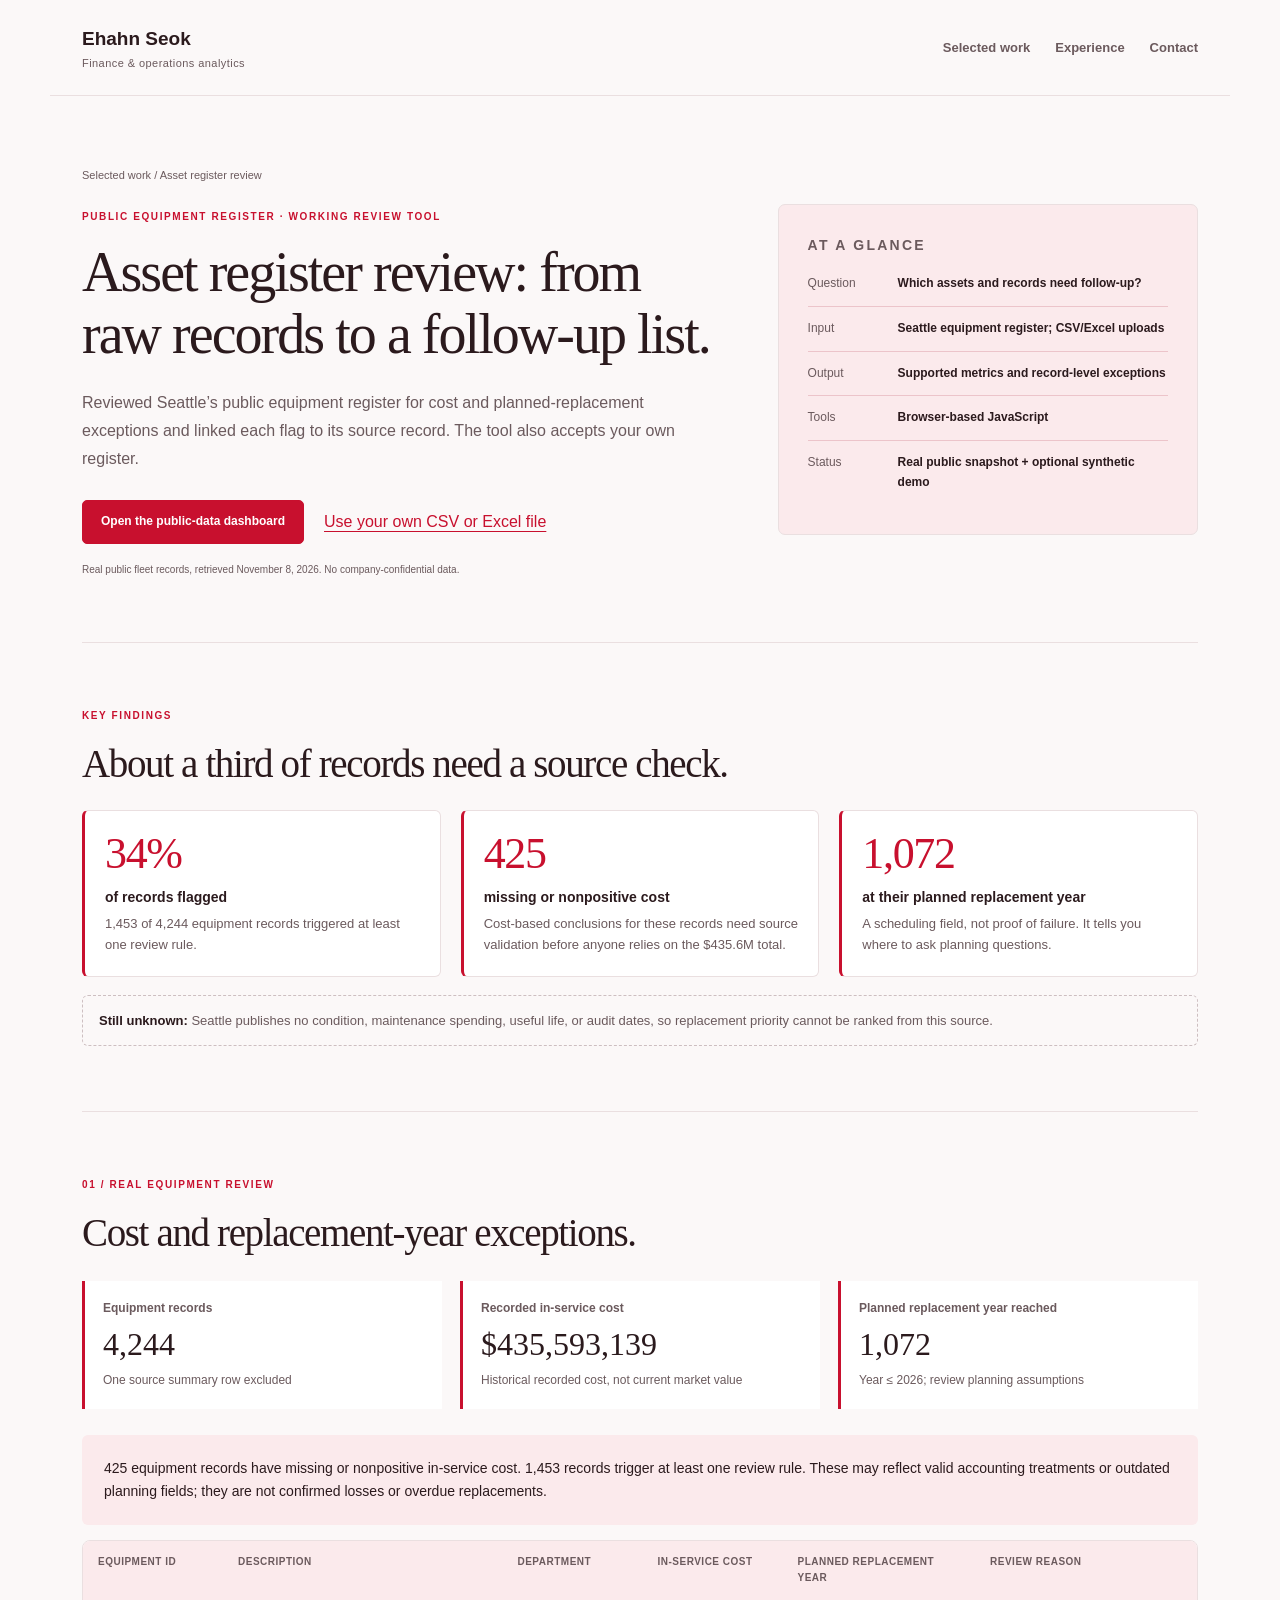
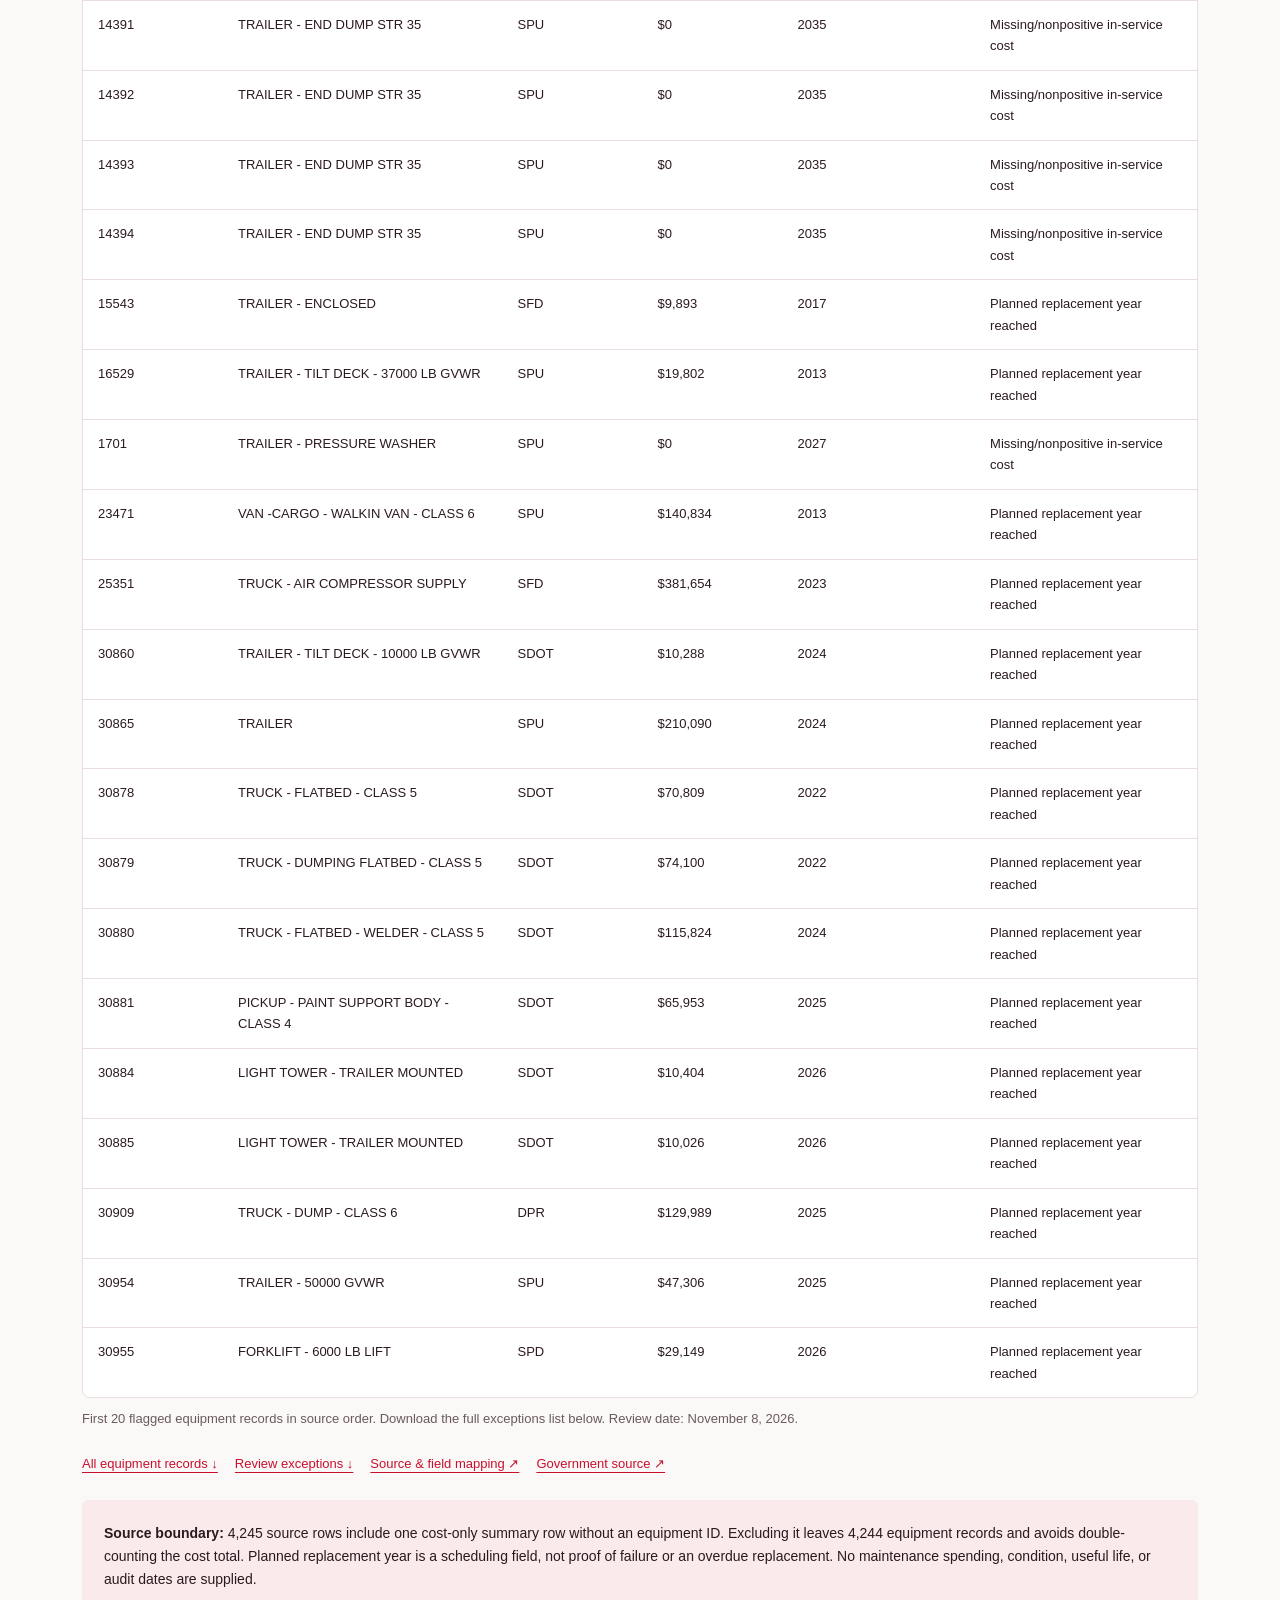
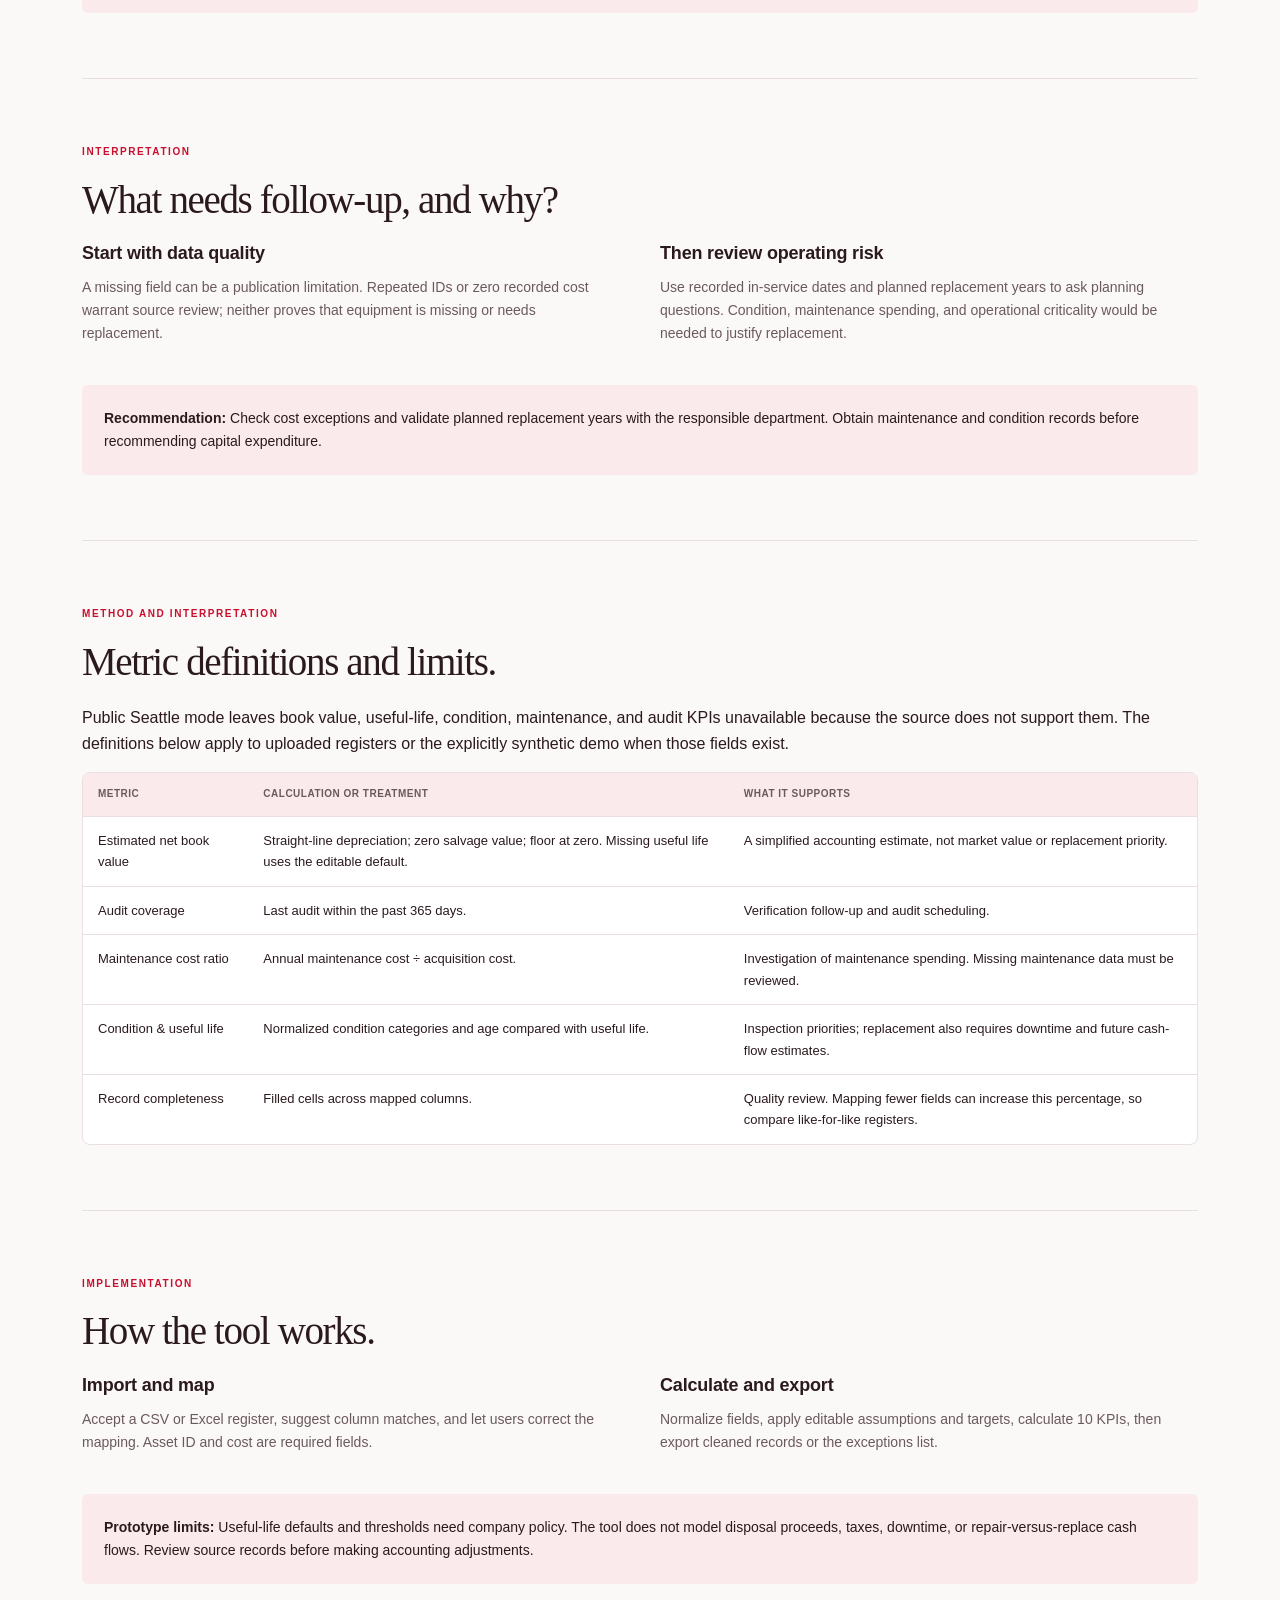
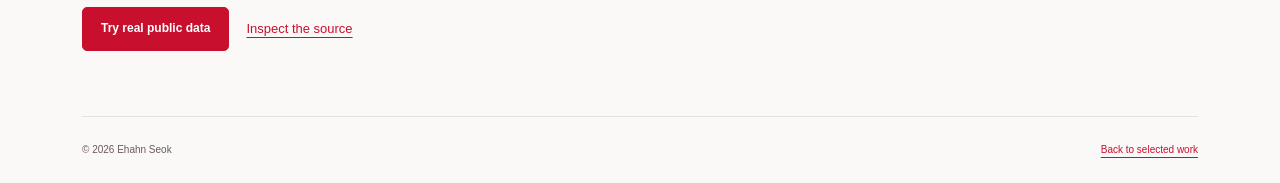
==== commit 269b447b: "Use past tense for completed project work Co-Authored-By: Claude Sonnet 5.5 <noreply@anthropic.com> " ====
--- a/projects/asset-analysis/index.html
+++ b/projects/asset-analysis/index.html
@@ -4,8 +4,8 @@
 <link rel="apple-touch-icon" sizes="180x180" href="/apple-touch-icon.png?v=r3d2e46a3">
 <link rel="manifest" href="/site.webmanifest?v=r3d2e46a3">
 <meta name="theme-color" content="#c8102e">
-<script src="public-assets.js" defer></script><link rel="stylesheet" href="../purchasing/project.css"></head><body class="case-page asset-case"><a class="skip-link" href="#case-main">Skip to content</a><header class="site-header"><a class="brand" href="../../index.html">Ehahn Seok<span>Finance & operations analytics</span></a><nav aria-label="Main navigation"><a href="../../index.html#projects">Selected work</a><a href="../../index.html#experience">Experience</a><a href="../../index.html#contact">Contact</a></nav></header><main id="case-main"><section class="case-hero"><div><a class="breadcrumb" href="../../index.html#projects">Selected work / Asset register review</a><p class="eyebrow">Public equipment register · Working review tool</p><h1>Asset register review: from raw records to a follow-up list.</h1><p class="lead">Reviews Seattle’s public equipment register for cost and planned-replacement exceptions, with the supporting records. The tool also accepts your own register.</p><div class="cta"><a class="btn primary" href="../../asset-dashboard.html?source=seattle">Open the public-data dashboard</a><a href="../../asset-dashboard.html">Use your own CSV or Excel file</a></div><p class="data-label">Real public fleet records, retrieved November 8, 2026. No company-confidential data.</p></div><aside class="profile case-summary"><p class="eyebrow">At a glance</p><dl><div><dt>Question</dt><dd>Which assets and records need follow-up?</dd></div><div><dt>Input</dt><dd>Seattle equipment register; CSV/Excel uploads</dd></div><div><dt>Output</dt><dd>Supported metrics and record-level exceptions</dd></div><div><dt>Tools</dt><dd>Browser-based JavaScript</dd></div><div><dt>Status</dt><dd>Real public snapshot + optional synthetic demo</dd></div></dl></aside></section>
-<section class="key-findings" id="key-findings"><p class="eyebrow">Key findings</p><h2>About a third of records need a source check.</h2><div class="kf-grid"><div class="kf"><strong>34%</strong><span>of records flagged</span><p>1,453 of 4,244 equipment records trigger at least one review rule.</p></div><div class="kf"><strong>425</strong><span>missing or nonpositive cost</span><p>Cost-based conclusions for these records need source validation before anyone relies on the $435.6M total.</p></div><div class="kf"><strong>1,072</strong><span>at their planned replacement year</span><p>A scheduling field, not proof of failure. It tells you where to ask planning questions.</p></div></div><div class="open-item"><strong>Still unknown:</strong> Seattle publishes no condition, maintenance spending, useful life, or audit dates, so replacement priority cannot be ranked from this source.</div></section>
+<script src="public-assets.js" defer></script><link rel="stylesheet" href="../purchasing/project.css"></head><body class="case-page asset-case"><a class="skip-link" href="#case-main">Skip to content</a><header class="site-header"><a class="brand" href="../../index.html">Ehahn Seok<span>Finance & operations analytics</span></a><nav aria-label="Main navigation"><a href="../../index.html#projects">Selected work</a><a href="../../index.html#experience">Experience</a><a href="../../index.html#contact">Contact</a></nav></header><main id="case-main"><section class="case-hero"><div><a class="breadcrumb" href="../../index.html#projects">Selected work / Asset register review</a><p class="eyebrow">Public equipment register · Working review tool</p><h1>Asset register review: from raw records to a follow-up list.</h1><p class="lead">Reviewed Seattle’s public equipment register for cost and planned-replacement exceptions and linked each flag to its source record. The tool also accepts your own register.</p><div class="cta"><a class="btn primary" href="../../asset-dashboard.html?source=seattle">Open the public-data dashboard</a><a href="../../asset-dashboard.html">Use your own CSV or Excel file</a></div><p class="data-label">Real public fleet records, retrieved November 8, 2026. No company-confidential data.</p></div><aside class="profile case-summary"><p class="eyebrow">At a glance</p><dl><div><dt>Question</dt><dd>Which assets and records need follow-up?</dd></div><div><dt>Input</dt><dd>Seattle equipment register; CSV/Excel uploads</dd></div><div><dt>Output</dt><dd>Supported metrics and record-level exceptions</dd></div><div><dt>Tools</dt><dd>Browser-based JavaScript</dd></div><div><dt>Status</dt><dd>Real public snapshot + optional synthetic demo</dd></div></dl></aside></section>
+<section class="key-findings" id="key-findings"><p class="eyebrow">Key findings</p><h2>About a third of records need a source check.</h2><div class="kf-grid"><div class="kf"><strong>34%</strong><span>of records flagged</span><p>1,453 of 4,244 equipment records triggered at least one review rule.</p></div><div class="kf"><strong>425</strong><span>missing or nonpositive cost</span><p>Cost-based conclusions for these records need source validation before anyone relies on the $435.6M total.</p></div><div class="kf"><strong>1,072</strong><span>at their planned replacement year</span><p>A scheduling field, not proof of failure. It tells you where to ask planning questions.</p></div></div><div class="open-item"><strong>Still unknown:</strong> Seattle publishes no condition, maintenance spending, useful life, or audit dates, so replacement priority cannot be ranked from this source.</div></section>
 <section><p class="eyebrow">01 / Real equipment review</p><h2>Cost and replacement-year exceptions.</h2><div id="fleet-metrics" class="metrics" aria-live="polite"></div><p id="fleet-finding" class="case-note">Loading the source-backed review…</p><div class="table-scroll"><table><thead><tr><th>Equipment ID</th><th>Description</th><th>Department</th><th>In-service cost</th><th>Planned replacement year</th><th>Review reason</th></tr></thead><tbody id="fleet-rows"></tbody></table></div><p class="caption">First 20 flagged equipment records in source order. Download the full exceptions list below. Review date: November 8, 2026.</p><div class="project-links"><a href="data/seattle_assets.csv" download>All equipment records ↓</a><a href="data/seattle_exceptions.csv" download>Review exceptions ↓</a><a href="PUBLIC_DATA.md">Source & field mapping ↗</a><a href="https://data.seattle.gov/City-Administration/Active-Fleet-Complement/enxu-fgzb">Government source ↗</a></div><div class="case-note"><strong>Source boundary:</strong> 4,245 source rows include one cost-only summary row without an equipment ID. Excluding it leaves 4,244 equipment records and avoids double-counting the cost total. Planned replacement year is a scheduling field, not proof of failure or an overdue replacement. No maintenance spending, condition, useful life, or audit dates are supplied.</div></section><section><p class="eyebrow">Interpretation</p><h2>What needs follow-up, and why?</h2><div class="case-grid"><article><h3>Start with data quality</h3><p>A missing field can be a publication limitation. Repeated IDs or zero recorded cost warrant source review; neither proves that equipment is missing or needs replacement.</p></article><article><h3>Then review operating risk</h3><p>Use recorded in-service dates and planned replacement years to ask planning questions. Condition, maintenance spending, and operational criticality would be needed to justify replacement.</p></article></div><div class="case-note"><strong>Recommendation:</strong> Check cost exceptions and validate planned replacement years with the responsible department. Obtain maintenance and condition records before recommending capital expenditure.</div></section>
 <section><p class="eyebrow">Method and interpretation</p><h2>Metric definitions and limits.</h2><p>Public Seattle mode leaves book value, useful-life, condition, maintenance, and audit KPIs unavailable because the source does not support them. The definitions below apply to uploaded registers or the explicitly synthetic demo when those fields exist.</p><div class="table-scroll"><table><thead><tr><th>Metric</th><th>Calculation or treatment</th><th>What it supports</th></tr></thead><tbody><tr><td>Estimated net book value</td><td>Straight-line depreciation; zero salvage value; floor at zero. Missing useful life uses the editable default.</td><td>A simplified accounting estimate, not market value or replacement priority.</td></tr><tr><td>Audit coverage</td><td>Last audit within the past 365 days.</td><td>Verification follow-up and audit scheduling.</td></tr><tr><td>Maintenance cost ratio</td><td>Annual maintenance cost ÷ acquisition cost.</td><td>Investigation of maintenance spending. Missing maintenance data must be reviewed.</td></tr><tr><td>Condition & useful life</td><td>Normalized condition categories and age compared with useful life.</td><td>Inspection priorities; replacement also requires downtime and future cash-flow estimates.</td></tr><tr><td>Record completeness</td><td>Filled cells across mapped columns.</td><td>Quality review. Mapping fewer fields can increase this percentage, so compare like-for-like registers.</td></tr></tbody></table></div></section>
 <section><p class="eyebrow">Implementation</p><h2>How the tool works.</h2><div class="case-grid"><article><h3>Import and map</h3><p>Accept a CSV or Excel register, suggest column matches, and let users correct the mapping. Asset ID and cost are required fields.</p></article><article><h3>Calculate and export</h3><p>Normalize fields, apply editable assumptions and targets, calculate 10 KPIs, then export cleaned records or the exceptions list.</p></article></div><p class="case-note"><strong>Prototype limits:</strong> Useful-life defaults and thresholds need company policy. The tool does not model disposal proceeds, taxes, downtime, or repair-versus-replace cash flows. Review source records before making accounting adjustments.</p><div class="project-links"><a class="btn primary" href="../../asset-dashboard.html?source=seattle">Try real public data</a><a href="https://github.com/eseok0517/eseok0517.github.io/blob/main/asset-dashboard.html">Inspect the source</a></div></section></main><footer><span>© 2026 Ehahn Seok</span><a href="../../index.html#projects">Back to selected work</a></footer></body></html>
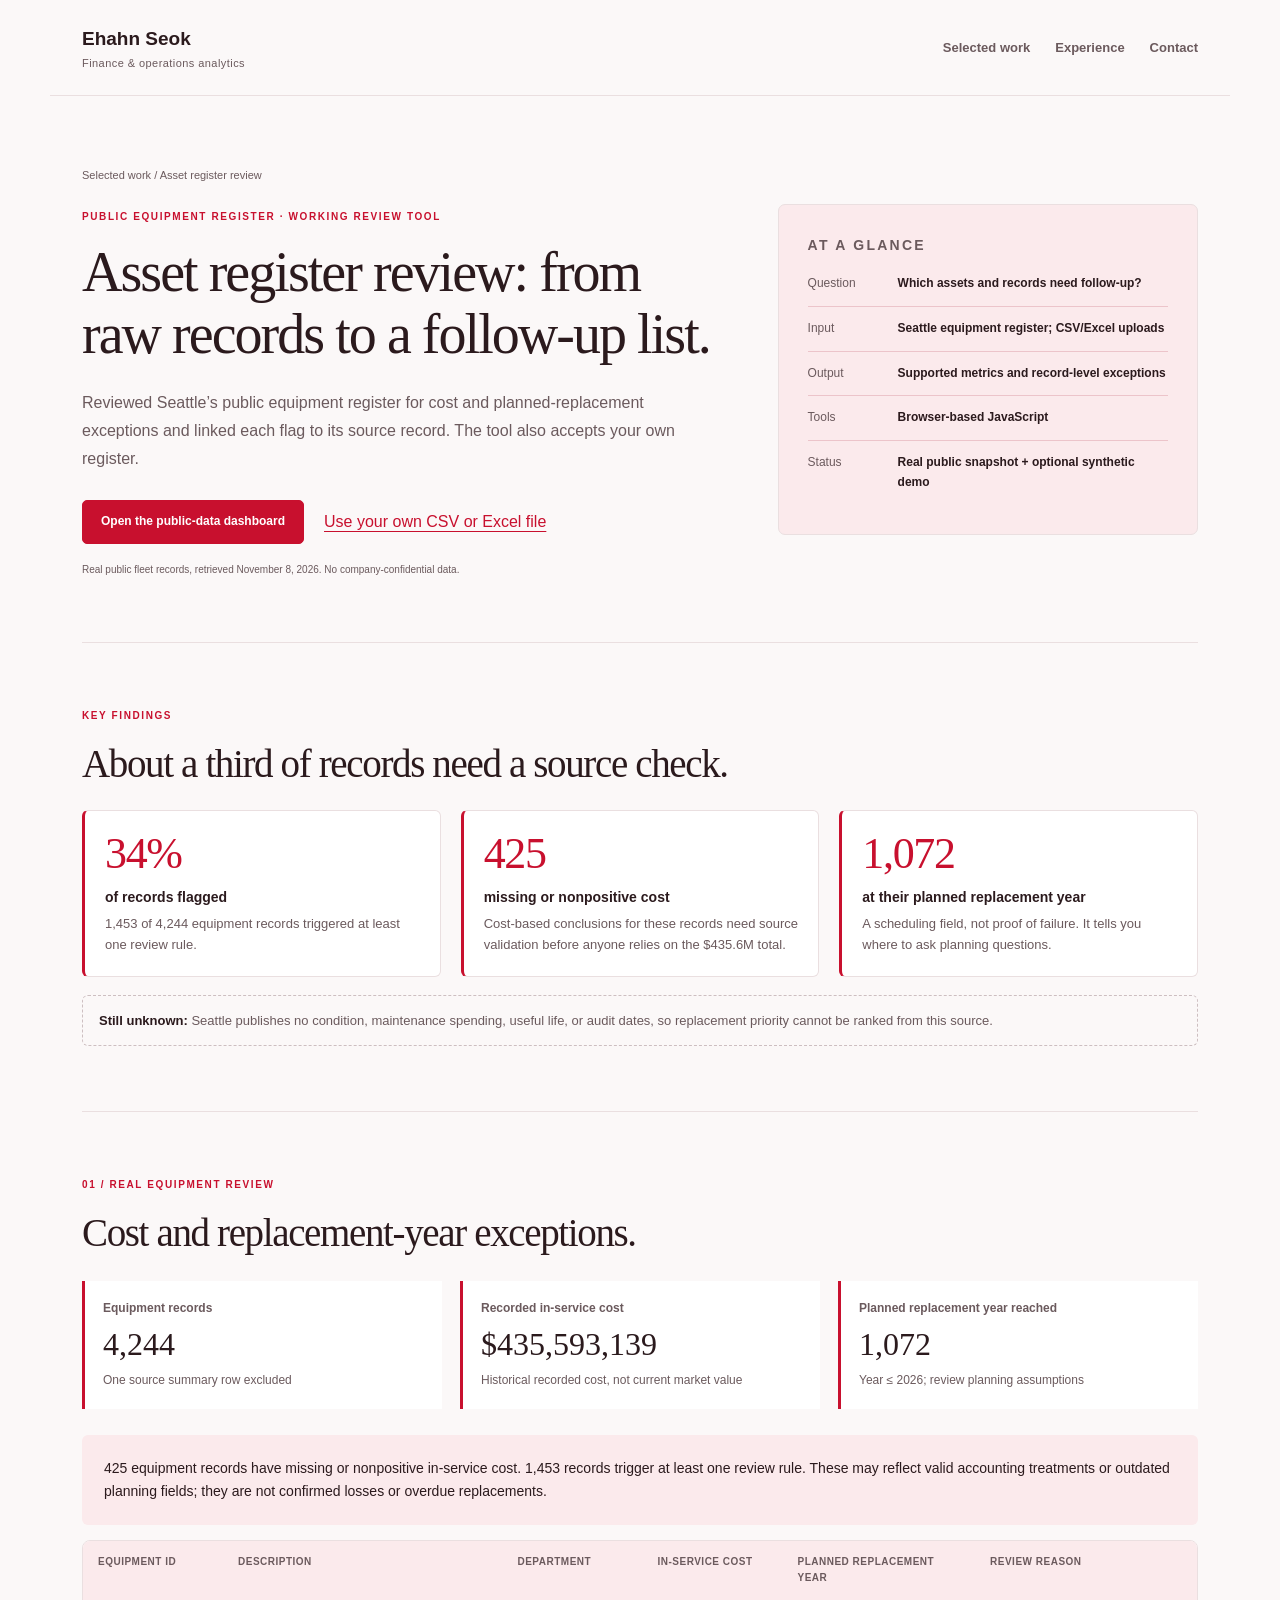
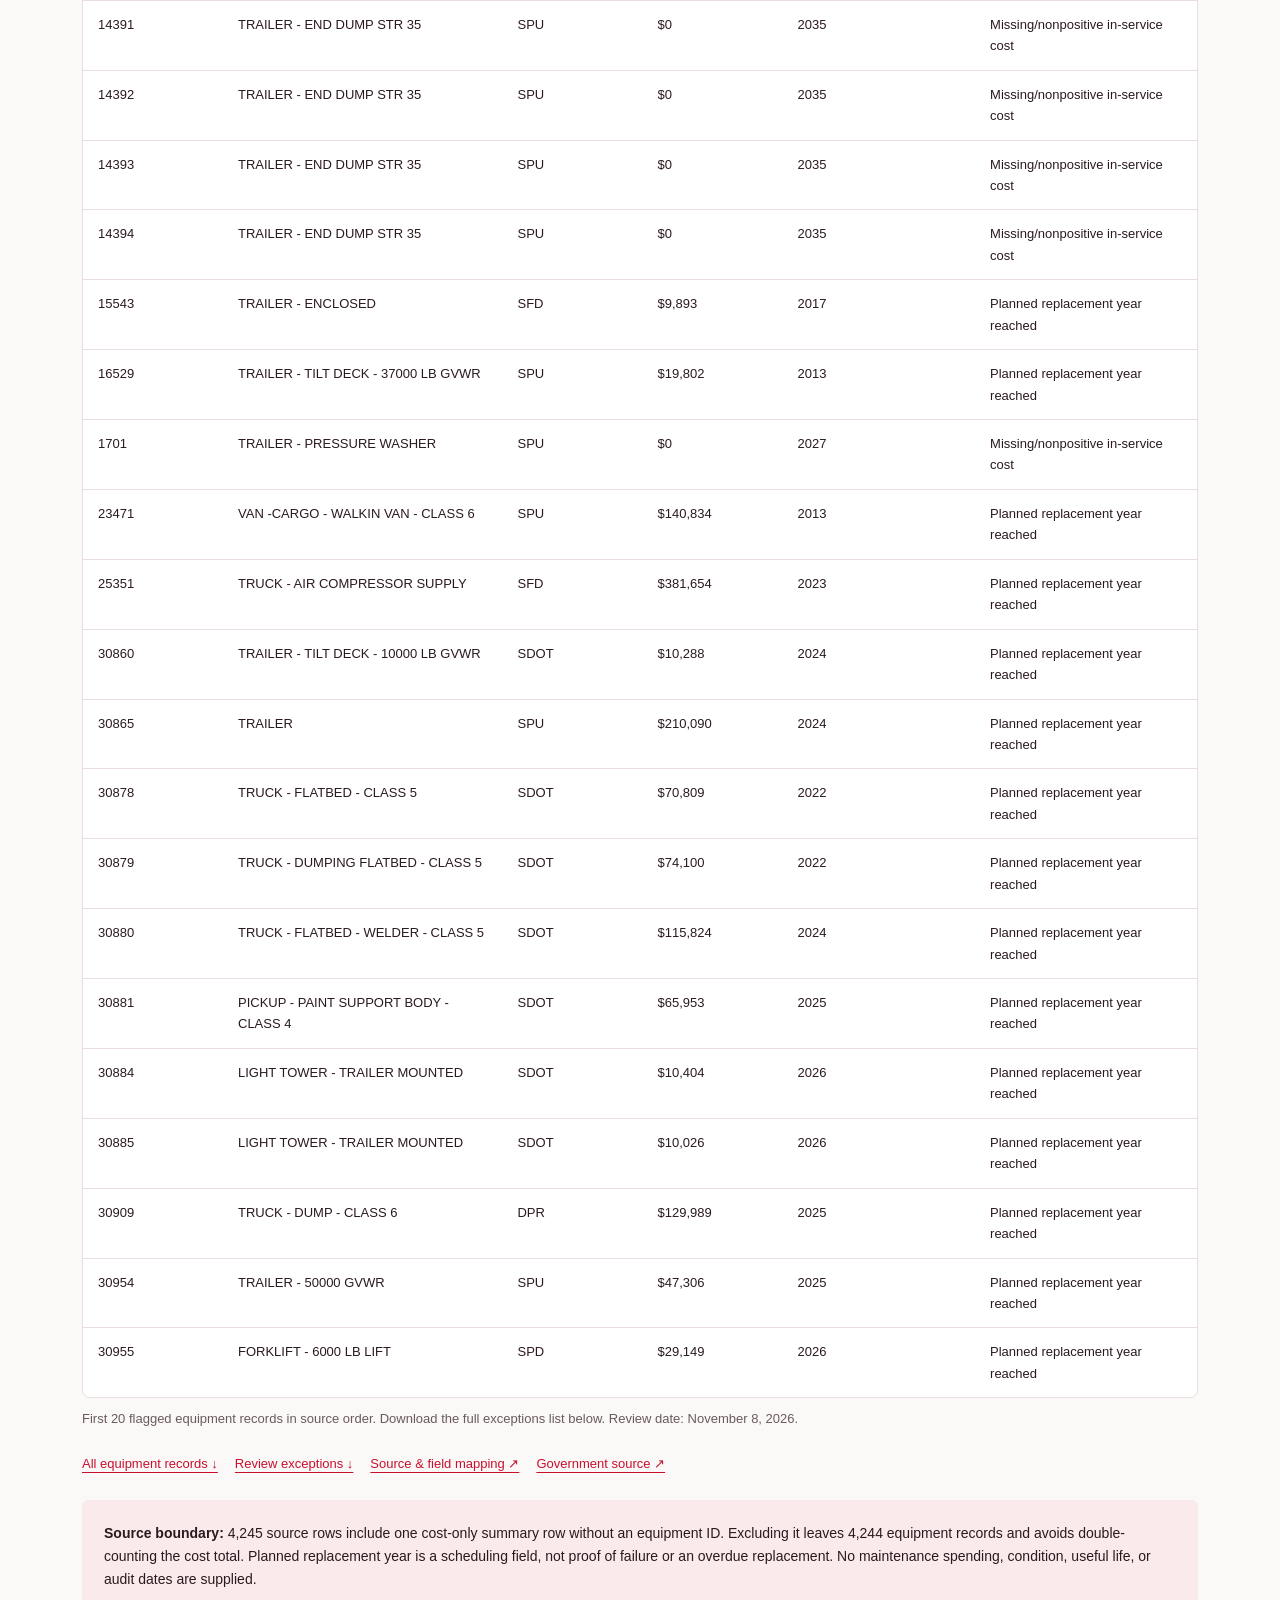
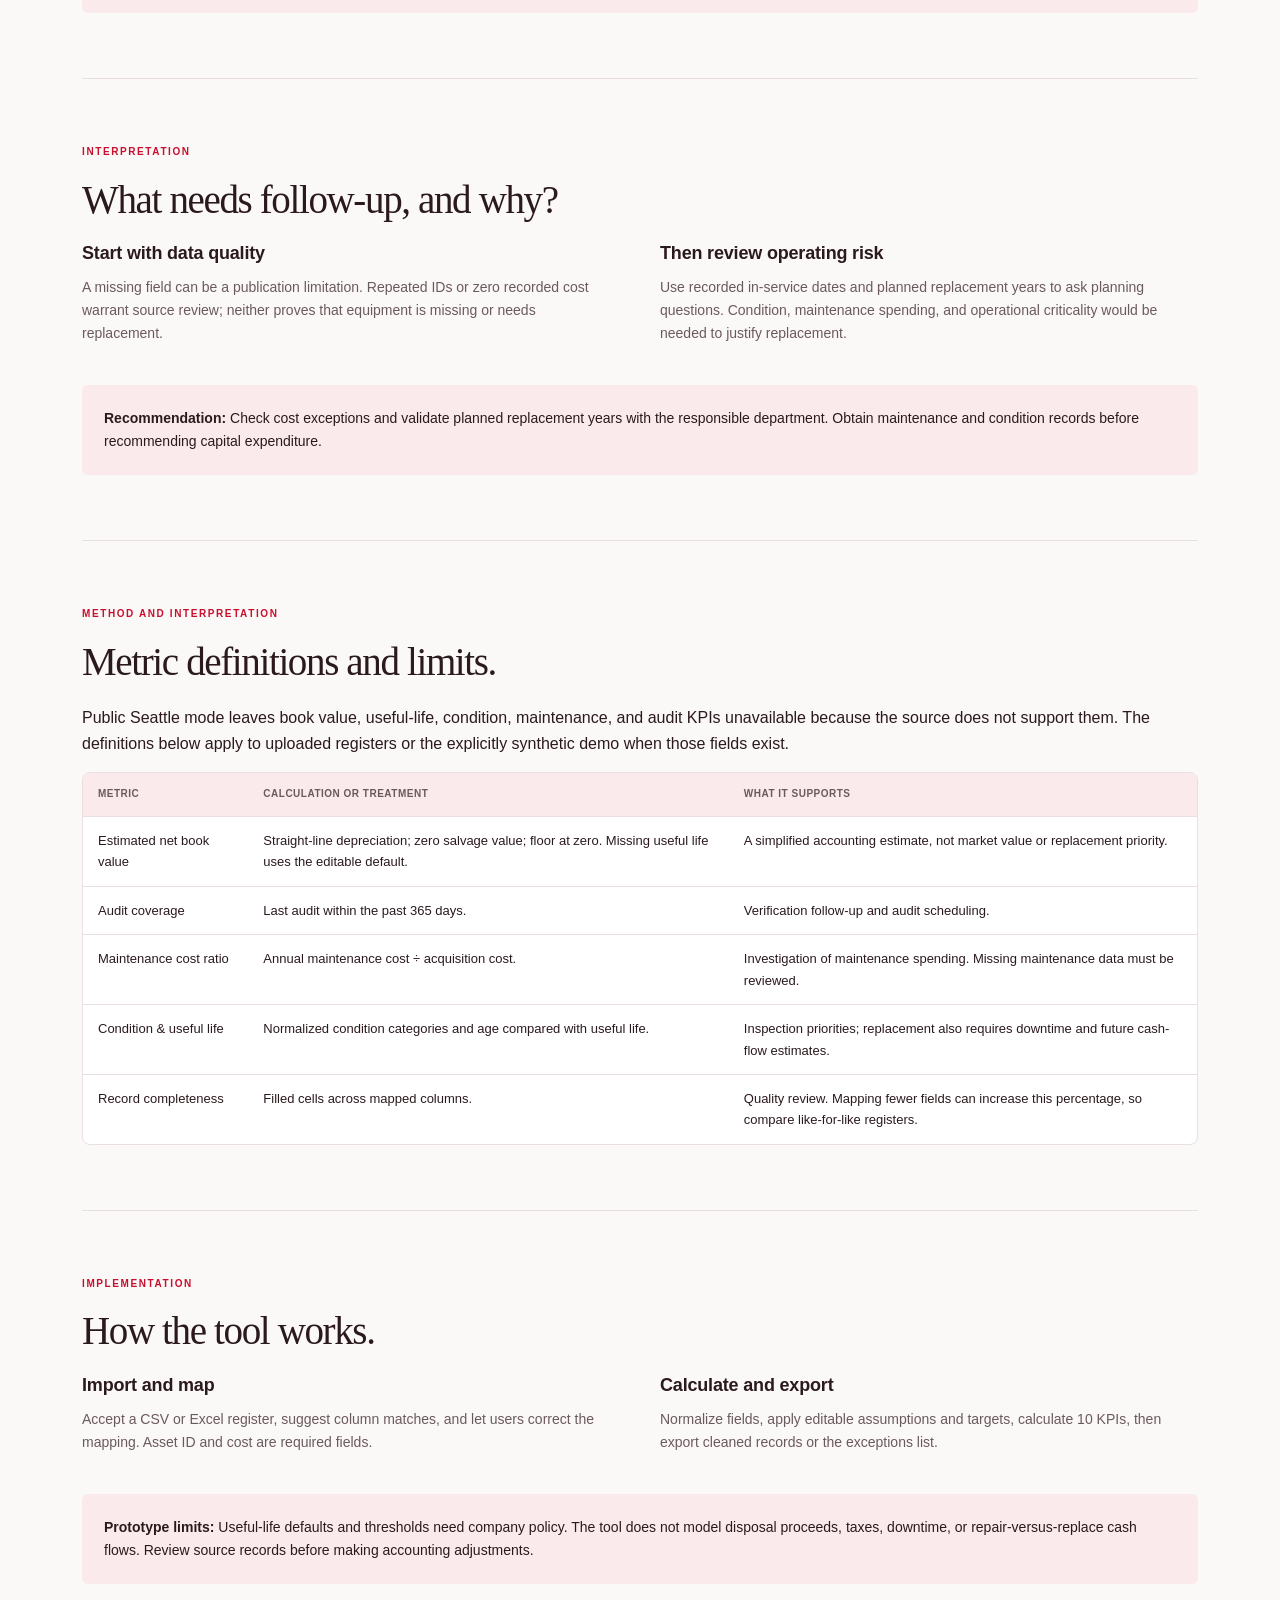
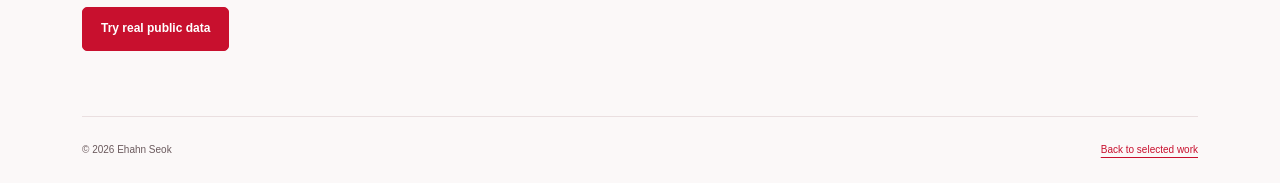
==== commit 82ae939b: "Remove outbound GitHub profile and repository links from portfolio" ====
--- a/projects/asset-analysis/index.html
+++ b/projects/asset-analysis/index.html
@@ -8,4 +8,4 @@
 <section class="key-findings" id="key-findings"><p class="eyebrow">Key findings</p><h2>About a third of records need a source check.</h2><div class="kf-grid"><div class="kf"><strong>34%</strong><span>of records flagged</span><p>1,453 of 4,244 equipment records triggered at least one review rule.</p></div><div class="kf"><strong>425</strong><span>missing or nonpositive cost</span><p>Cost-based conclusions for these records need source validation before anyone relies on the $435.6M total.</p></div><div class="kf"><strong>1,072</strong><span>at their planned replacement year</span><p>A scheduling field, not proof of failure. It tells you where to ask planning questions.</p></div></div><div class="open-item"><strong>Still unknown:</strong> Seattle publishes no condition, maintenance spending, useful life, or audit dates, so replacement priority cannot be ranked from this source.</div></section>
 <section><p class="eyebrow">01 / Real equipment review</p><h2>Cost and replacement-year exceptions.</h2><div id="fleet-metrics" class="metrics" aria-live="polite"></div><p id="fleet-finding" class="case-note">Loading the source-backed review…</p><div class="table-scroll"><table><thead><tr><th>Equipment ID</th><th>Description</th><th>Department</th><th>In-service cost</th><th>Planned replacement year</th><th>Review reason</th></tr></thead><tbody id="fleet-rows"></tbody></table></div><p class="caption">First 20 flagged equipment records in source order. Download the full exceptions list below. Review date: November 8, 2026.</p><div class="project-links"><a href="data/seattle_assets.csv" download>All equipment records ↓</a><a href="data/seattle_exceptions.csv" download>Review exceptions ↓</a><a href="PUBLIC_DATA.md">Source & field mapping ↗</a><a href="https://data.seattle.gov/City-Administration/Active-Fleet-Complement/enxu-fgzb">Government source ↗</a></div><div class="case-note"><strong>Source boundary:</strong> 4,245 source rows include one cost-only summary row without an equipment ID. Excluding it leaves 4,244 equipment records and avoids double-counting the cost total. Planned replacement year is a scheduling field, not proof of failure or an overdue replacement. No maintenance spending, condition, useful life, or audit dates are supplied.</div></section><section><p class="eyebrow">Interpretation</p><h2>What needs follow-up, and why?</h2><div class="case-grid"><article><h3>Start with data quality</h3><p>A missing field can be a publication limitation. Repeated IDs or zero recorded cost warrant source review; neither proves that equipment is missing or needs replacement.</p></article><article><h3>Then review operating risk</h3><p>Use recorded in-service dates and planned replacement years to ask planning questions. Condition, maintenance spending, and operational criticality would be needed to justify replacement.</p></article></div><div class="case-note"><strong>Recommendation:</strong> Check cost exceptions and validate planned replacement years with the responsible department. Obtain maintenance and condition records before recommending capital expenditure.</div></section>
 <section><p class="eyebrow">Method and interpretation</p><h2>Metric definitions and limits.</h2><p>Public Seattle mode leaves book value, useful-life, condition, maintenance, and audit KPIs unavailable because the source does not support them. The definitions below apply to uploaded registers or the explicitly synthetic demo when those fields exist.</p><div class="table-scroll"><table><thead><tr><th>Metric</th><th>Calculation or treatment</th><th>What it supports</th></tr></thead><tbody><tr><td>Estimated net book value</td><td>Straight-line depreciation; zero salvage value; floor at zero. Missing useful life uses the editable default.</td><td>A simplified accounting estimate, not market value or replacement priority.</td></tr><tr><td>Audit coverage</td><td>Last audit within the past 365 days.</td><td>Verification follow-up and audit scheduling.</td></tr><tr><td>Maintenance cost ratio</td><td>Annual maintenance cost ÷ acquisition cost.</td><td>Investigation of maintenance spending. Missing maintenance data must be reviewed.</td></tr><tr><td>Condition & useful life</td><td>Normalized condition categories and age compared with useful life.</td><td>Inspection priorities; replacement also requires downtime and future cash-flow estimates.</td></tr><tr><td>Record completeness</td><td>Filled cells across mapped columns.</td><td>Quality review. Mapping fewer fields can increase this percentage, so compare like-for-like registers.</td></tr></tbody></table></div></section>
-<section><p class="eyebrow">Implementation</p><h2>How the tool works.</h2><div class="case-grid"><article><h3>Import and map</h3><p>Accept a CSV or Excel register, suggest column matches, and let users correct the mapping. Asset ID and cost are required fields.</p></article><article><h3>Calculate and export</h3><p>Normalize fields, apply editable assumptions and targets, calculate 10 KPIs, then export cleaned records or the exceptions list.</p></article></div><p class="case-note"><strong>Prototype limits:</strong> Useful-life defaults and thresholds need company policy. The tool does not model disposal proceeds, taxes, downtime, or repair-versus-replace cash flows. Review source records before making accounting adjustments.</p><div class="project-links"><a class="btn primary" href="../../asset-dashboard.html?source=seattle">Try real public data</a><a href="https://github.com/eseok0517/eseok0517.github.io/blob/main/asset-dashboard.html">Inspect the source</a></div></section></main><footer><span>© 2026 Ehahn Seok</span><a href="../../index.html#projects">Back to selected work</a></footer></body></html>
+<section><p class="eyebrow">Implementation</p><h2>How the tool works.</h2><div class="case-grid"><article><h3>Import and map</h3><p>Accept a CSV or Excel register, suggest column matches, and let users correct the mapping. Asset ID and cost are required fields.</p></article><article><h3>Calculate and export</h3><p>Normalize fields, apply editable assumptions and targets, calculate 10 KPIs, then export cleaned records or the exceptions list.</p></article></div><p class="case-note"><strong>Prototype limits:</strong> Useful-life defaults and thresholds need company policy. The tool does not model disposal proceeds, taxes, downtime, or repair-versus-replace cash flows. Review source records before making accounting adjustments.</p><div class="project-links"><a class="btn primary" href="../../asset-dashboard.html?source=seattle">Try real public data</a></div></section></main><footer><span>© 2026 Ehahn Seok</span><a href="../../index.html#projects">Back to selected work</a></footer></body></html>
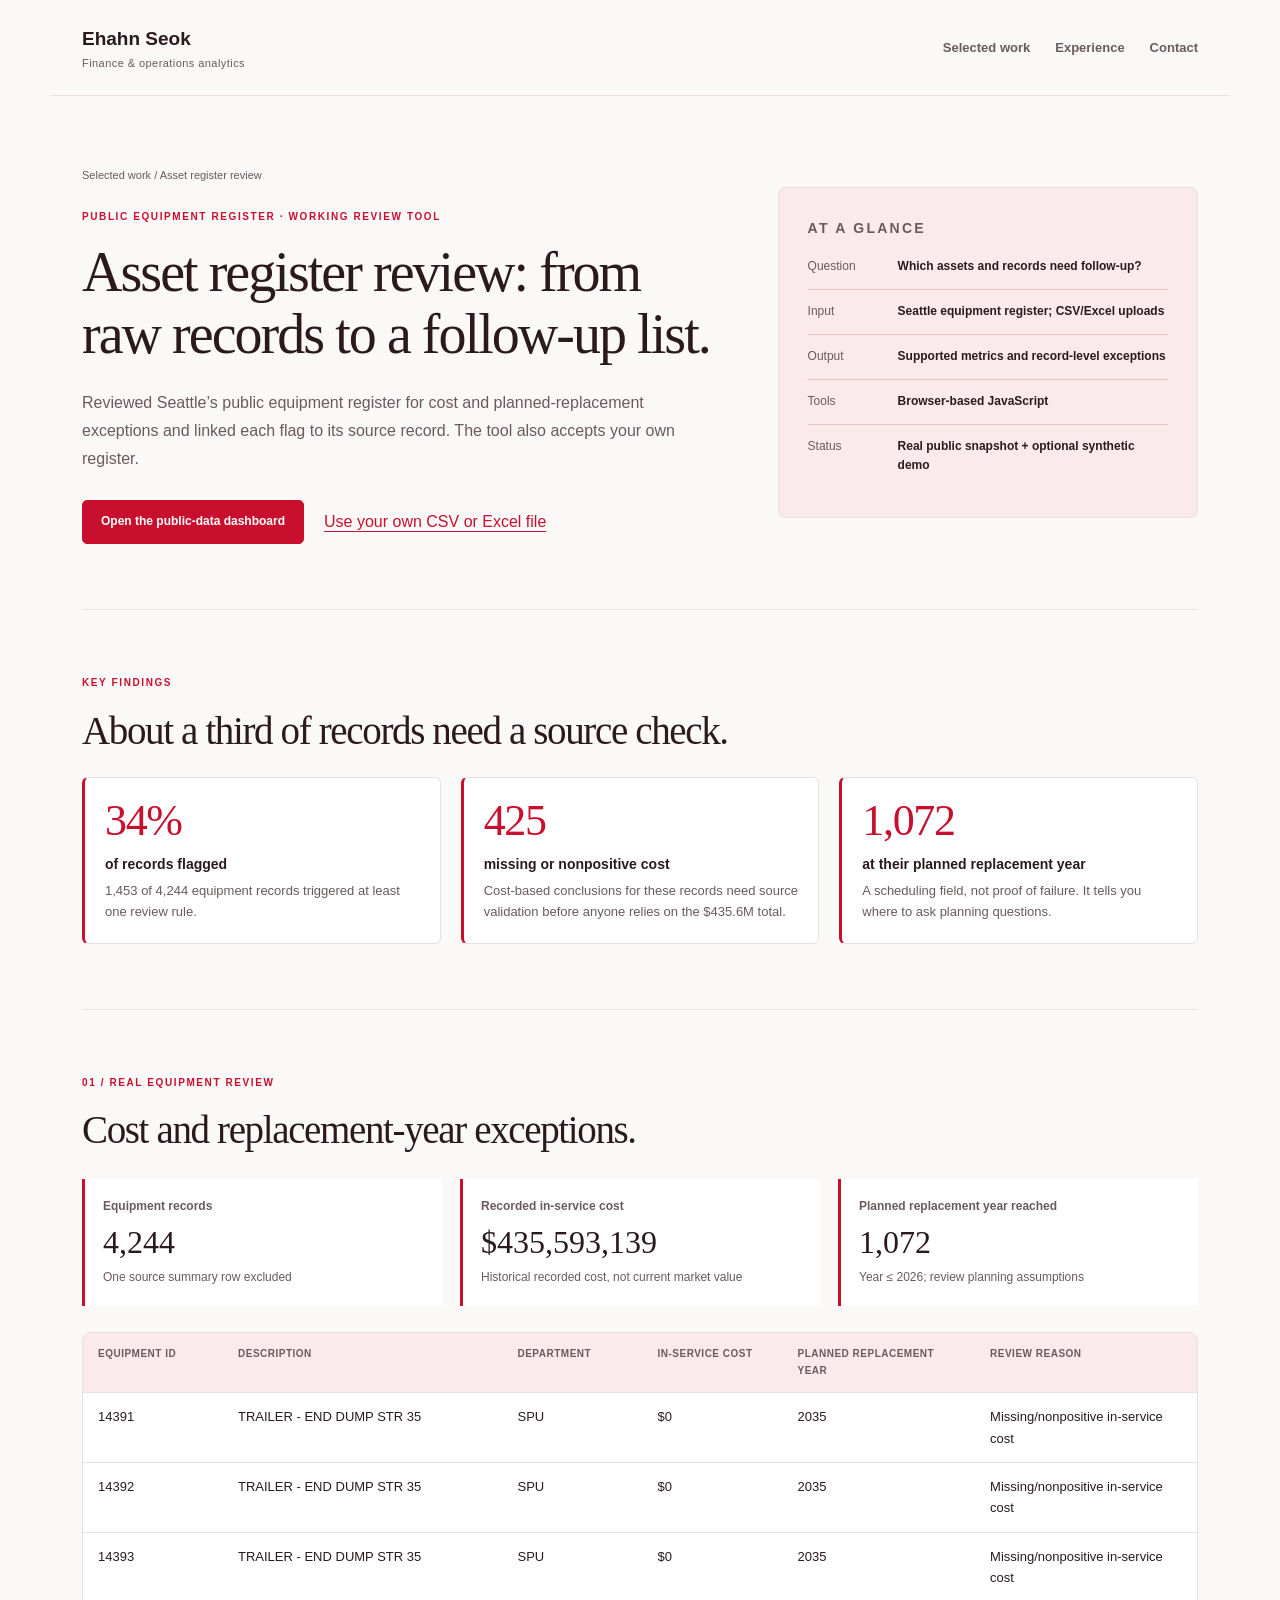
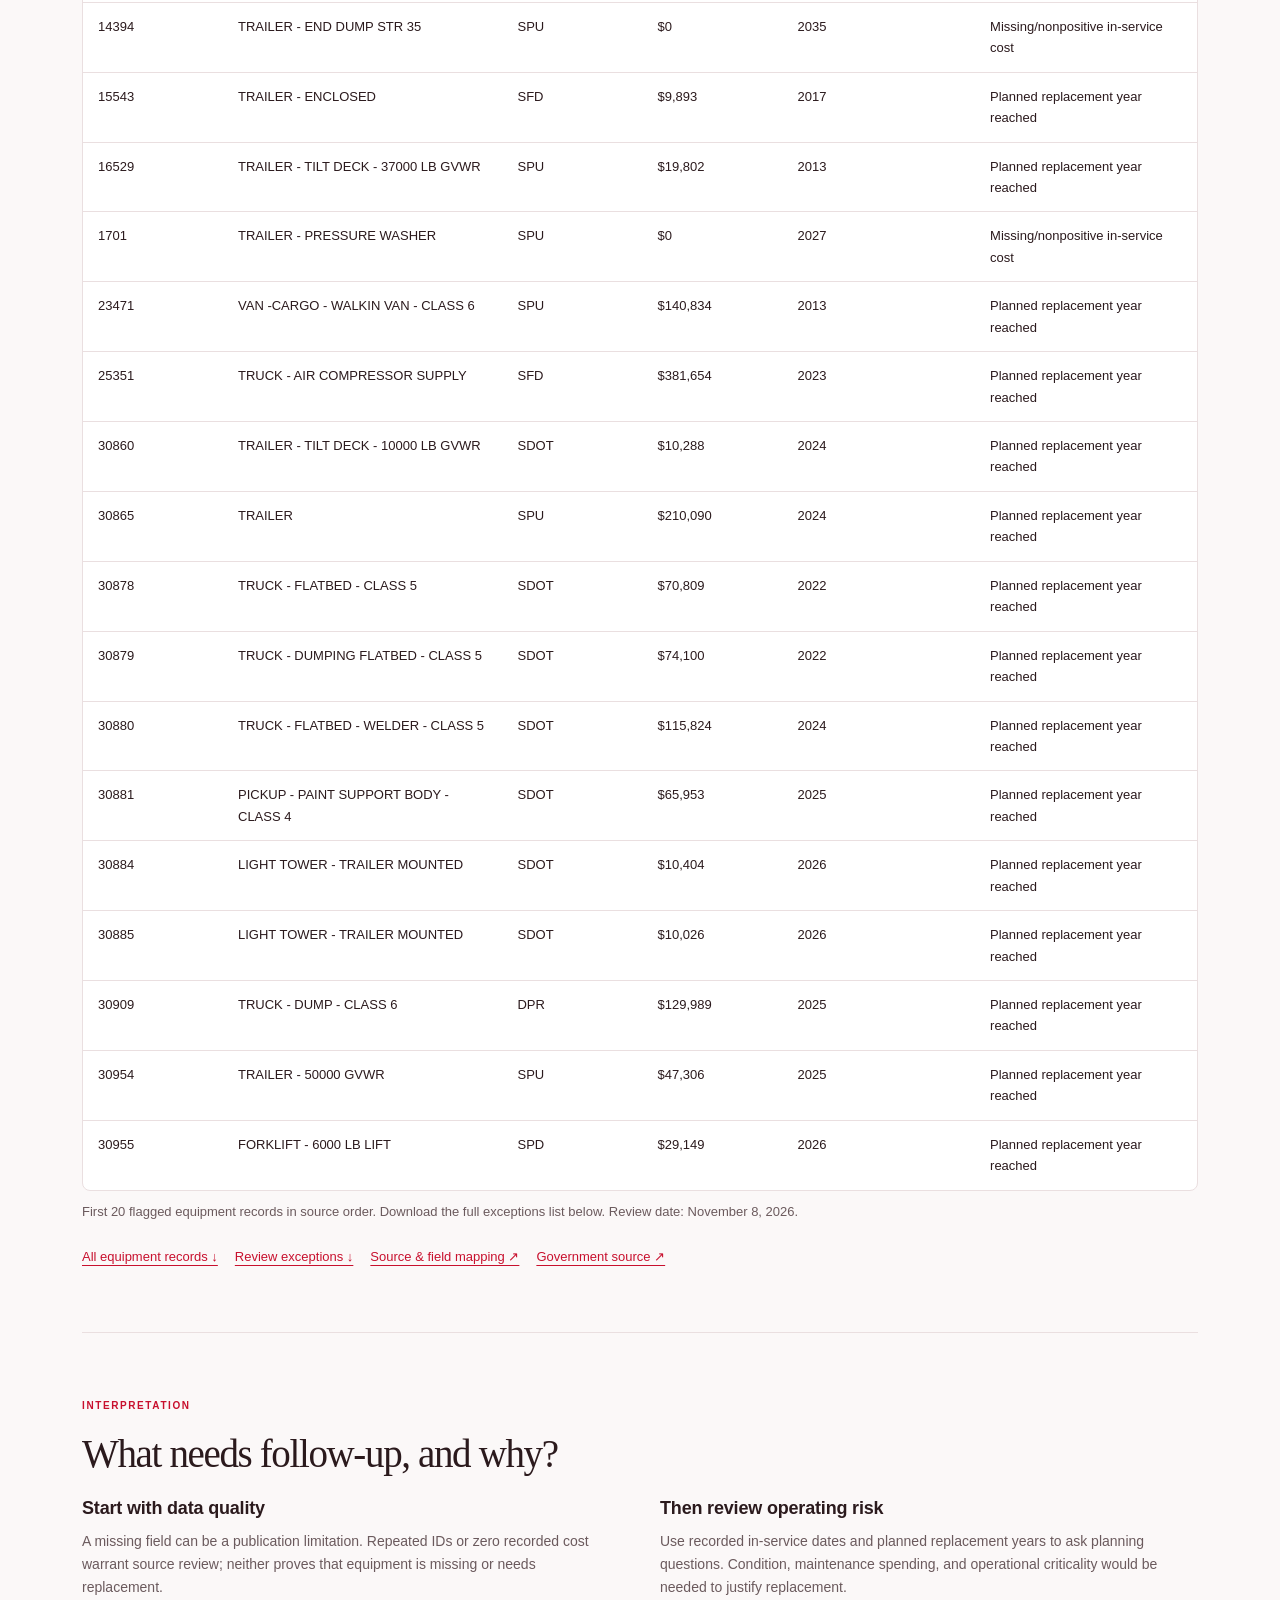
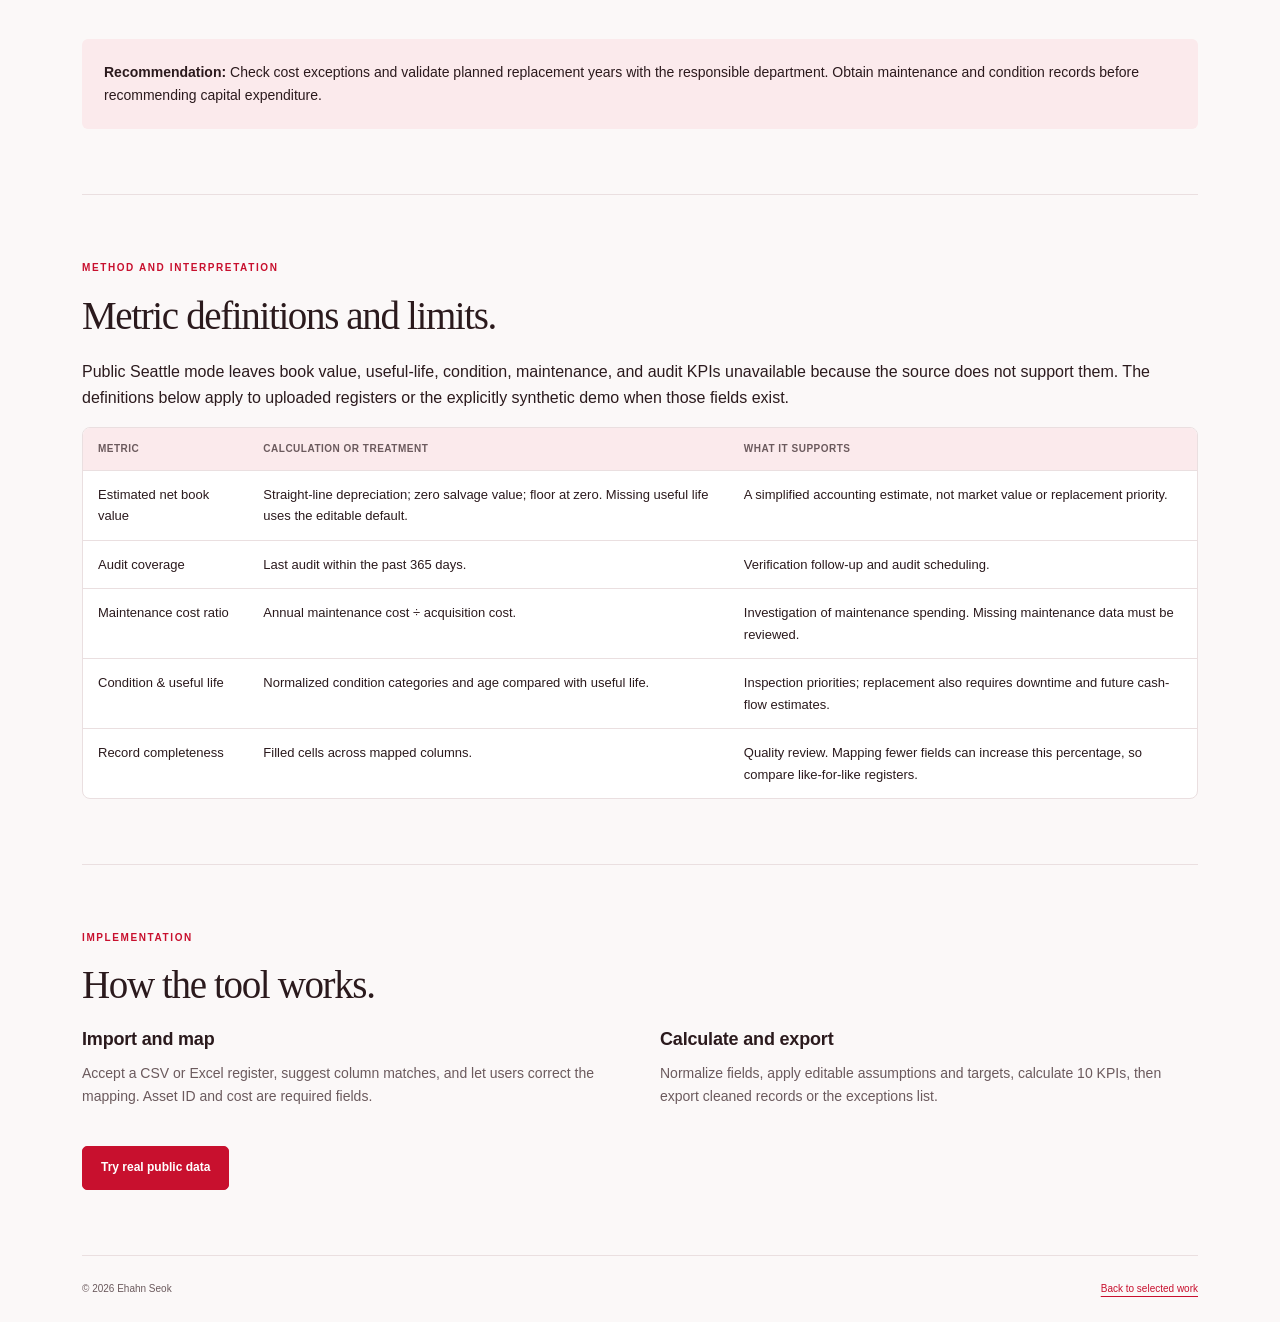
==== commit 8ef585e8: "Remove specified explanatory passages from asset case study" ====
--- a/projects/asset-analysis/index.html
+++ b/projects/asset-analysis/index.html
@@ -4,8 +4,8 @@
 <link rel="apple-touch-icon" sizes="180x180" href="/apple-touch-icon.png?v=r3d2e46a3">
 <link rel="manifest" href="/site.webmanifest?v=r3d2e46a3">
 <meta name="theme-color" content="#c8102e">
-<script src="public-assets.js" defer></script><link rel="stylesheet" href="../purchasing/project.css"></head><body class="case-page asset-case"><a class="skip-link" href="#case-main">Skip to content</a><header class="site-header"><a class="brand" href="../../index.html">Ehahn Seok<span>Finance & operations analytics</span></a><nav aria-label="Main navigation"><a href="../../index.html#projects">Selected work</a><a href="../../index.html#experience">Experience</a><a href="../../index.html#contact">Contact</a></nav></header><main id="case-main"><section class="case-hero"><div><a class="breadcrumb" href="../../index.html#projects">Selected work / Asset register review</a><p class="eyebrow">Public equipment register · Working review tool</p><h1>Asset register review: from raw records to a follow-up list.</h1><p class="lead">Reviewed Seattle’s public equipment register for cost and planned-replacement exceptions and linked each flag to its source record. The tool also accepts your own register.</p><div class="cta"><a class="btn primary" href="../../asset-dashboard.html?source=seattle">Open the public-data dashboard</a><a href="../../asset-dashboard.html">Use your own CSV or Excel file</a></div><p class="data-label">Real public fleet records, retrieved November 8, 2026. No company-confidential data.</p></div><aside class="profile case-summary"><p class="eyebrow">At a glance</p><dl><div><dt>Question</dt><dd>Which assets and records need follow-up?</dd></div><div><dt>Input</dt><dd>Seattle equipment register; CSV/Excel uploads</dd></div><div><dt>Output</dt><dd>Supported metrics and record-level exceptions</dd></div><div><dt>Tools</dt><dd>Browser-based JavaScript</dd></div><div><dt>Status</dt><dd>Real public snapshot + optional synthetic demo</dd></div></dl></aside></section>
-<section class="key-findings" id="key-findings"><p class="eyebrow">Key findings</p><h2>About a third of records need a source check.</h2><div class="kf-grid"><div class="kf"><strong>34%</strong><span>of records flagged</span><p>1,453 of 4,244 equipment records triggered at least one review rule.</p></div><div class="kf"><strong>425</strong><span>missing or nonpositive cost</span><p>Cost-based conclusions for these records need source validation before anyone relies on the $435.6M total.</p></div><div class="kf"><strong>1,072</strong><span>at their planned replacement year</span><p>A scheduling field, not proof of failure. It tells you where to ask planning questions.</p></div></div><div class="open-item"><strong>Still unknown:</strong> Seattle publishes no condition, maintenance spending, useful life, or audit dates, so replacement priority cannot be ranked from this source.</div></section>
-<section><p class="eyebrow">01 / Real equipment review</p><h2>Cost and replacement-year exceptions.</h2><div id="fleet-metrics" class="metrics" aria-live="polite"></div><p id="fleet-finding" class="case-note">Loading the source-backed review…</p><div class="table-scroll"><table><thead><tr><th>Equipment ID</th><th>Description</th><th>Department</th><th>In-service cost</th><th>Planned replacement year</th><th>Review reason</th></tr></thead><tbody id="fleet-rows"></tbody></table></div><p class="caption">First 20 flagged equipment records in source order. Download the full exceptions list below. Review date: November 8, 2026.</p><div class="project-links"><a href="data/seattle_assets.csv" download>All equipment records ↓</a><a href="data/seattle_exceptions.csv" download>Review exceptions ↓</a><a href="PUBLIC_DATA.md">Source & field mapping ↗</a><a href="https://data.seattle.gov/City-Administration/Active-Fleet-Complement/enxu-fgzb">Government source ↗</a></div><div class="case-note"><strong>Source boundary:</strong> 4,245 source rows include one cost-only summary row without an equipment ID. Excluding it leaves 4,244 equipment records and avoids double-counting the cost total. Planned replacement year is a scheduling field, not proof of failure or an overdue replacement. No maintenance spending, condition, useful life, or audit dates are supplied.</div></section><section><p class="eyebrow">Interpretation</p><h2>What needs follow-up, and why?</h2><div class="case-grid"><article><h3>Start with data quality</h3><p>A missing field can be a publication limitation. Repeated IDs or zero recorded cost warrant source review; neither proves that equipment is missing or needs replacement.</p></article><article><h3>Then review operating risk</h3><p>Use recorded in-service dates and planned replacement years to ask planning questions. Condition, maintenance spending, and operational criticality would be needed to justify replacement.</p></article></div><div class="case-note"><strong>Recommendation:</strong> Check cost exceptions and validate planned replacement years with the responsible department. Obtain maintenance and condition records before recommending capital expenditure.</div></section>
+<script src="public-assets.js" defer></script><link rel="stylesheet" href="../purchasing/project.css"></head><body class="case-page asset-case"><a class="skip-link" href="#case-main">Skip to content</a><header class="site-header"><a class="brand" href="../../index.html">Ehahn Seok<span>Finance & operations analytics</span></a><nav aria-label="Main navigation"><a href="../../index.html#projects">Selected work</a><a href="../../index.html#experience">Experience</a><a href="../../index.html#contact">Contact</a></nav></header><main id="case-main"><section class="case-hero"><div><a class="breadcrumb" href="../../index.html#projects">Selected work / Asset register review</a><p class="eyebrow">Public equipment register · Working review tool</p><h1>Asset register review: from raw records to a follow-up list.</h1><p class="lead">Reviewed Seattle’s public equipment register for cost and planned-replacement exceptions and linked each flag to its source record. The tool also accepts your own register.</p><div class="cta"><a class="btn primary" href="../../asset-dashboard.html?source=seattle">Open the public-data dashboard</a><a href="../../asset-dashboard.html">Use your own CSV or Excel file</a></div></div><aside class="profile case-summary"><p class="eyebrow">At a glance</p><dl><div><dt>Question</dt><dd>Which assets and records need follow-up?</dd></div><div><dt>Input</dt><dd>Seattle equipment register; CSV/Excel uploads</dd></div><div><dt>Output</dt><dd>Supported metrics and record-level exceptions</dd></div><div><dt>Tools</dt><dd>Browser-based JavaScript</dd></div><div><dt>Status</dt><dd>Real public snapshot + optional synthetic demo</dd></div></dl></aside></section>
+<section class="key-findings" id="key-findings"><p class="eyebrow">Key findings</p><h2>About a third of records need a source check.</h2><div class="kf-grid"><div class="kf"><strong>34%</strong><span>of records flagged</span><p>1,453 of 4,244 equipment records triggered at least one review rule.</p></div><div class="kf"><strong>425</strong><span>missing or nonpositive cost</span><p>Cost-based conclusions for these records need source validation before anyone relies on the $435.6M total.</p></div><div class="kf"><strong>1,072</strong><span>at their planned replacement year</span><p>A scheduling field, not proof of failure. It tells you where to ask planning questions.</p></div></div></section>
+<section><p class="eyebrow">01 / Real equipment review</p><h2>Cost and replacement-year exceptions.</h2><div id="fleet-metrics" class="metrics" aria-live="polite"></div><div class="table-scroll"><table><thead><tr><th>Equipment ID</th><th>Description</th><th>Department</th><th>In-service cost</th><th>Planned replacement year</th><th>Review reason</th></tr></thead><tbody id="fleet-rows"></tbody></table></div><p class="caption">First 20 flagged equipment records in source order. Download the full exceptions list below. Review date: November 8, 2026.</p><div class="project-links"><a href="data/seattle_assets.csv" download>All equipment records ↓</a><a href="data/seattle_exceptions.csv" download>Review exceptions ↓</a><a href="PUBLIC_DATA.md">Source & field mapping ↗</a><a href="https://data.seattle.gov/City-Administration/Active-Fleet-Complement/enxu-fgzb">Government source ↗</a></div></section><section><p class="eyebrow">Interpretation</p><h2>What needs follow-up, and why?</h2><div class="case-grid"><article><h3>Start with data quality</h3><p>A missing field can be a publication limitation. Repeated IDs or zero recorded cost warrant source review; neither proves that equipment is missing or needs replacement.</p></article><article><h3>Then review operating risk</h3><p>Use recorded in-service dates and planned replacement years to ask planning questions. Condition, maintenance spending, and operational criticality would be needed to justify replacement.</p></article></div><div class="case-note"><strong>Recommendation:</strong> Check cost exceptions and validate planned replacement years with the responsible department. Obtain maintenance and condition records before recommending capital expenditure.</div></section>
 <section><p class="eyebrow">Method and interpretation</p><h2>Metric definitions and limits.</h2><p>Public Seattle mode leaves book value, useful-life, condition, maintenance, and audit KPIs unavailable because the source does not support them. The definitions below apply to uploaded registers or the explicitly synthetic demo when those fields exist.</p><div class="table-scroll"><table><thead><tr><th>Metric</th><th>Calculation or treatment</th><th>What it supports</th></tr></thead><tbody><tr><td>Estimated net book value</td><td>Straight-line depreciation; zero salvage value; floor at zero. Missing useful life uses the editable default.</td><td>A simplified accounting estimate, not market value or replacement priority.</td></tr><tr><td>Audit coverage</td><td>Last audit within the past 365 days.</td><td>Verification follow-up and audit scheduling.</td></tr><tr><td>Maintenance cost ratio</td><td>Annual maintenance cost ÷ acquisition cost.</td><td>Investigation of maintenance spending. Missing maintenance data must be reviewed.</td></tr><tr><td>Condition & useful life</td><td>Normalized condition categories and age compared with useful life.</td><td>Inspection priorities; replacement also requires downtime and future cash-flow estimates.</td></tr><tr><td>Record completeness</td><td>Filled cells across mapped columns.</td><td>Quality review. Mapping fewer fields can increase this percentage, so compare like-for-like registers.</td></tr></tbody></table></div></section>
-<section><p class="eyebrow">Implementation</p><h2>How the tool works.</h2><div class="case-grid"><article><h3>Import and map</h3><p>Accept a CSV or Excel register, suggest column matches, and let users correct the mapping. Asset ID and cost are required fields.</p></article><article><h3>Calculate and export</h3><p>Normalize fields, apply editable assumptions and targets, calculate 10 KPIs, then export cleaned records or the exceptions list.</p></article></div><p class="case-note"><strong>Prototype limits:</strong> Useful-life defaults and thresholds need company policy. The tool does not model disposal proceeds, taxes, downtime, or repair-versus-replace cash flows. Review source records before making accounting adjustments.</p><div class="project-links"><a class="btn primary" href="../../asset-dashboard.html?source=seattle">Try real public data</a></div></section></main><footer><span>© 2026 Ehahn Seok</span><a href="../../index.html#projects">Back to selected work</a></footer></body></html>
+<section><p class="eyebrow">Implementation</p><h2>How the tool works.</h2><div class="case-grid"><article><h3>Import and map</h3><p>Accept a CSV or Excel register, suggest column matches, and let users correct the mapping. Asset ID and cost are required fields.</p></article><article><h3>Calculate and export</h3><p>Normalize fields, apply editable assumptions and targets, calculate 10 KPIs, then export cleaned records or the exceptions list.</p></article></div><div class="project-links"><a class="btn primary" href="../../asset-dashboard.html?source=seattle">Try real public data</a></div></section></main><footer><span>© 2026 Ehahn Seok</span><a href="../../index.html#projects">Back to selected work</a></footer></body></html>
--- a/style.css
+++ b/style.css
@@ -2,7 +2,7 @@
 
 .experience-context{font-size:12px;line-height:1.65;color:var(--muted);margin-top:24px;max-width:340px}
 
-/* Measured results, chips, summary table, key findings */
+
 .chips{display:flex;flex-wrap:wrap;gap:8px;margin:22px 0 0;padding:0;list-style:none}.chips li{font-size:11px;font-weight:650;color:var(--accent);background:var(--soft);border:1px solid #f0c9ce;border-radius:30px;padding:4px 11px}
 .result-intro{max-width:620px;font-size:14px;color:var(--muted)}
 .result-grid{display:grid;grid-template-columns:repeat(2,1fr);gap:20px;margin-top:28px}
--- a/case-studies.css
+++ b/case-studies.css
@@ -1,4 +1,4 @@
-/* All case pages inherit the exact homepage palette, type and navigation. */
+
 .case-page{--accent-soft:var(--soft);--line:var(--accent);--pos:#c8102e;--neg:#9a5b00;--shade:rgba(155,82,46,.13);--warnbg:#f2ecde;--warn:#74511c}
 .case-page .case-hero{display:grid;grid-template-columns:1.5fr 1fr;gap:65px;align-items:center;padding:65px 0}
 .case-page .case-hero h1{font-family:Georgia,'Times New Roman',serif;font-size:clamp(36px,4.6vw,56px);font-weight:400;line-height:1.1;letter-spacing:-.035em;margin:0 0 24px;max-width:760px}
--- a/projects/purchasing/project.css
+++ b/projects/purchasing/project.css
@@ -1,4 +1,4 @@
-/* Purchasing controls and charts. Shared branding lives in /style.css and /case-studies.css. */
+
 .section-head{display:flex;justify-content:space-between;align-items:center;gap:20px;margin-bottom:24px}
 .pill{font-size:11px;background:var(--soft);color:var(--accent);border:1px solid var(--border);border-radius:30px;padding:7px 13px}
 .controls{display:grid;grid-template-columns:repeat(3,1fr);gap:28px;background:var(--surface);padding:24px;border:1px solid var(--border);border-radius:8px}
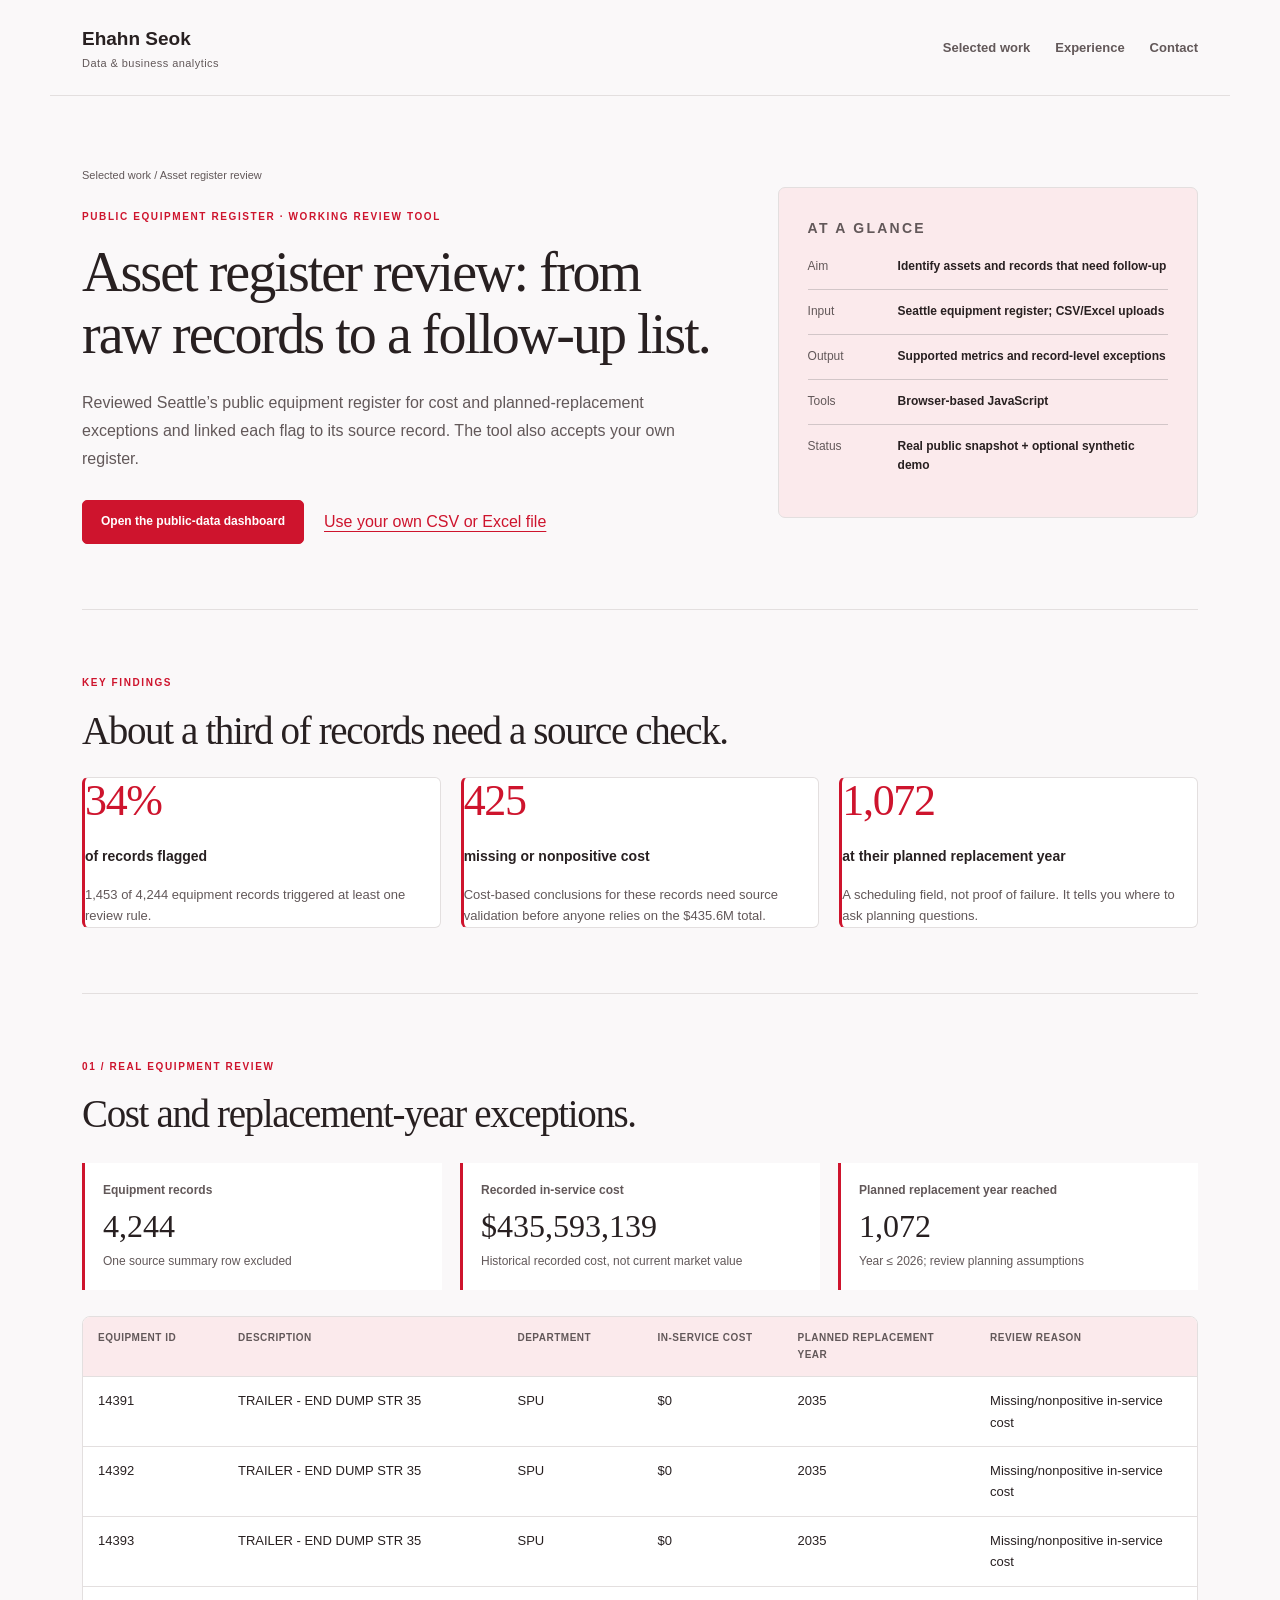
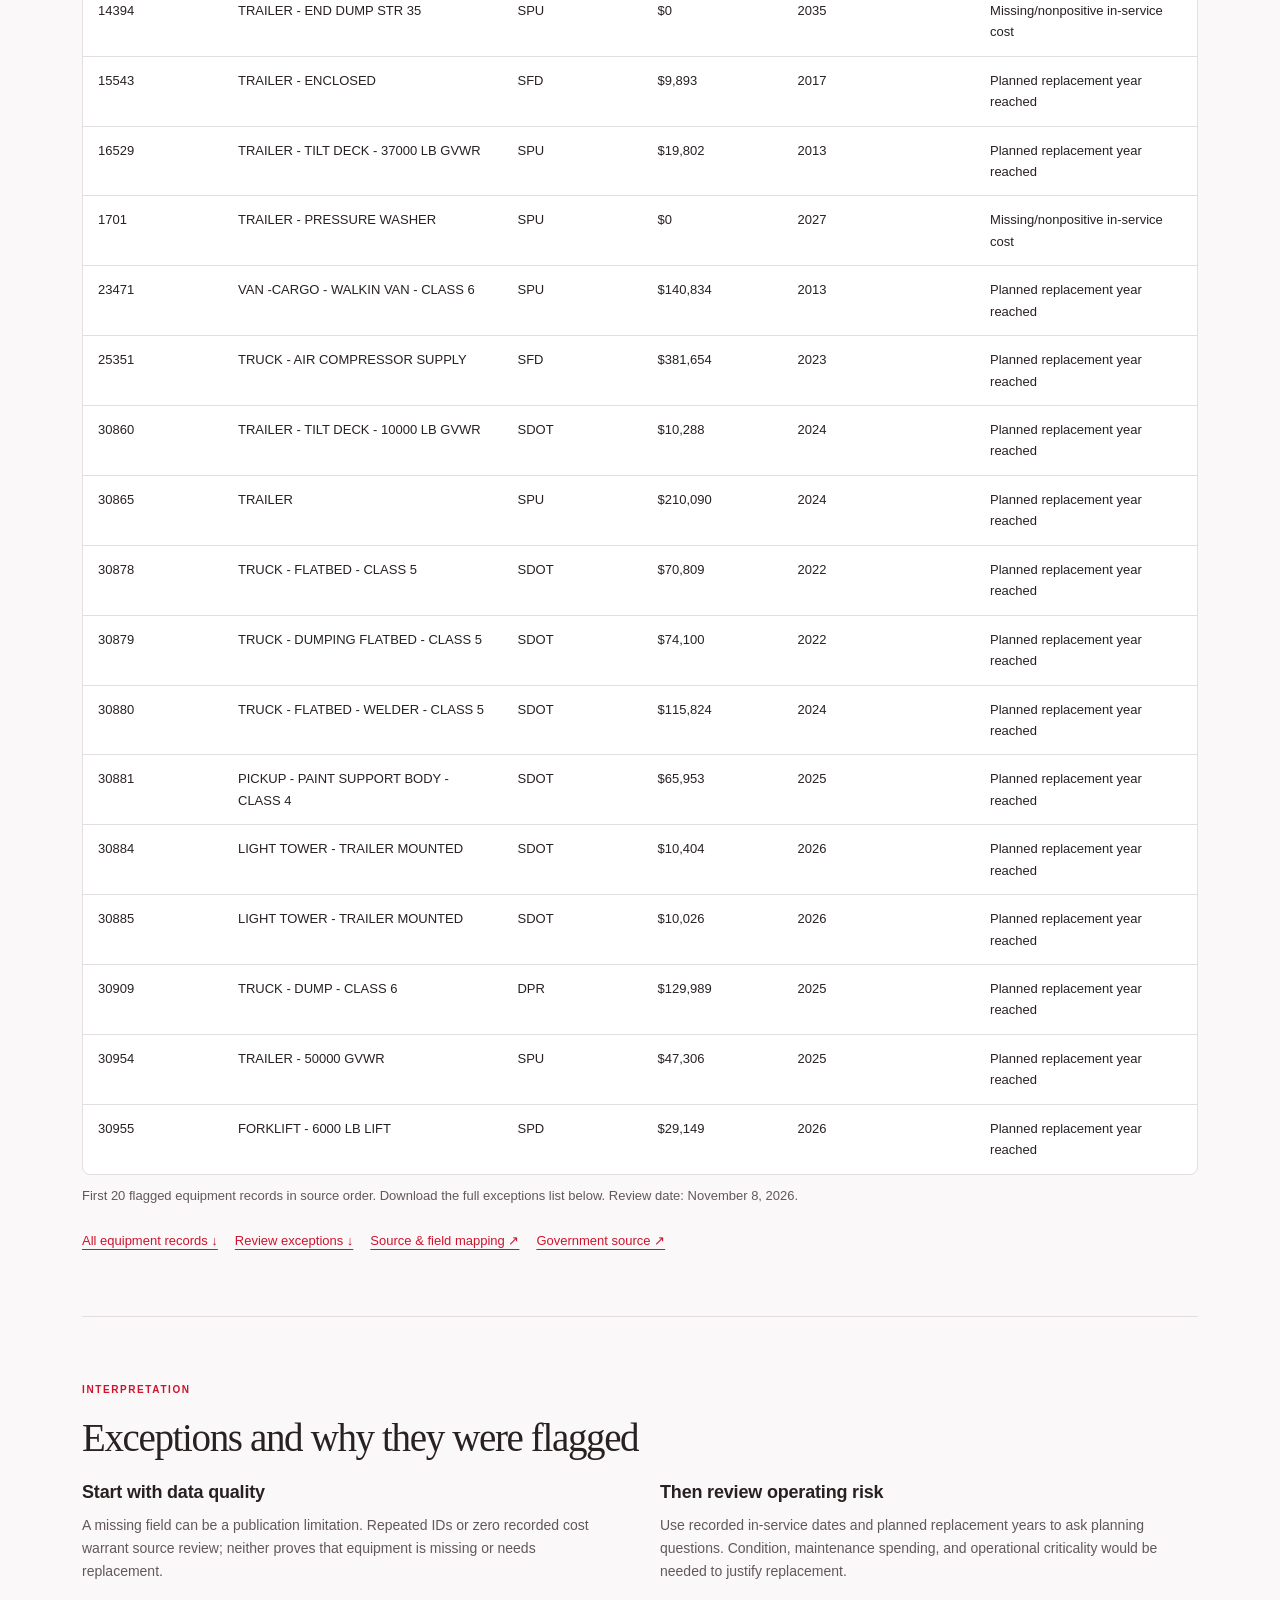
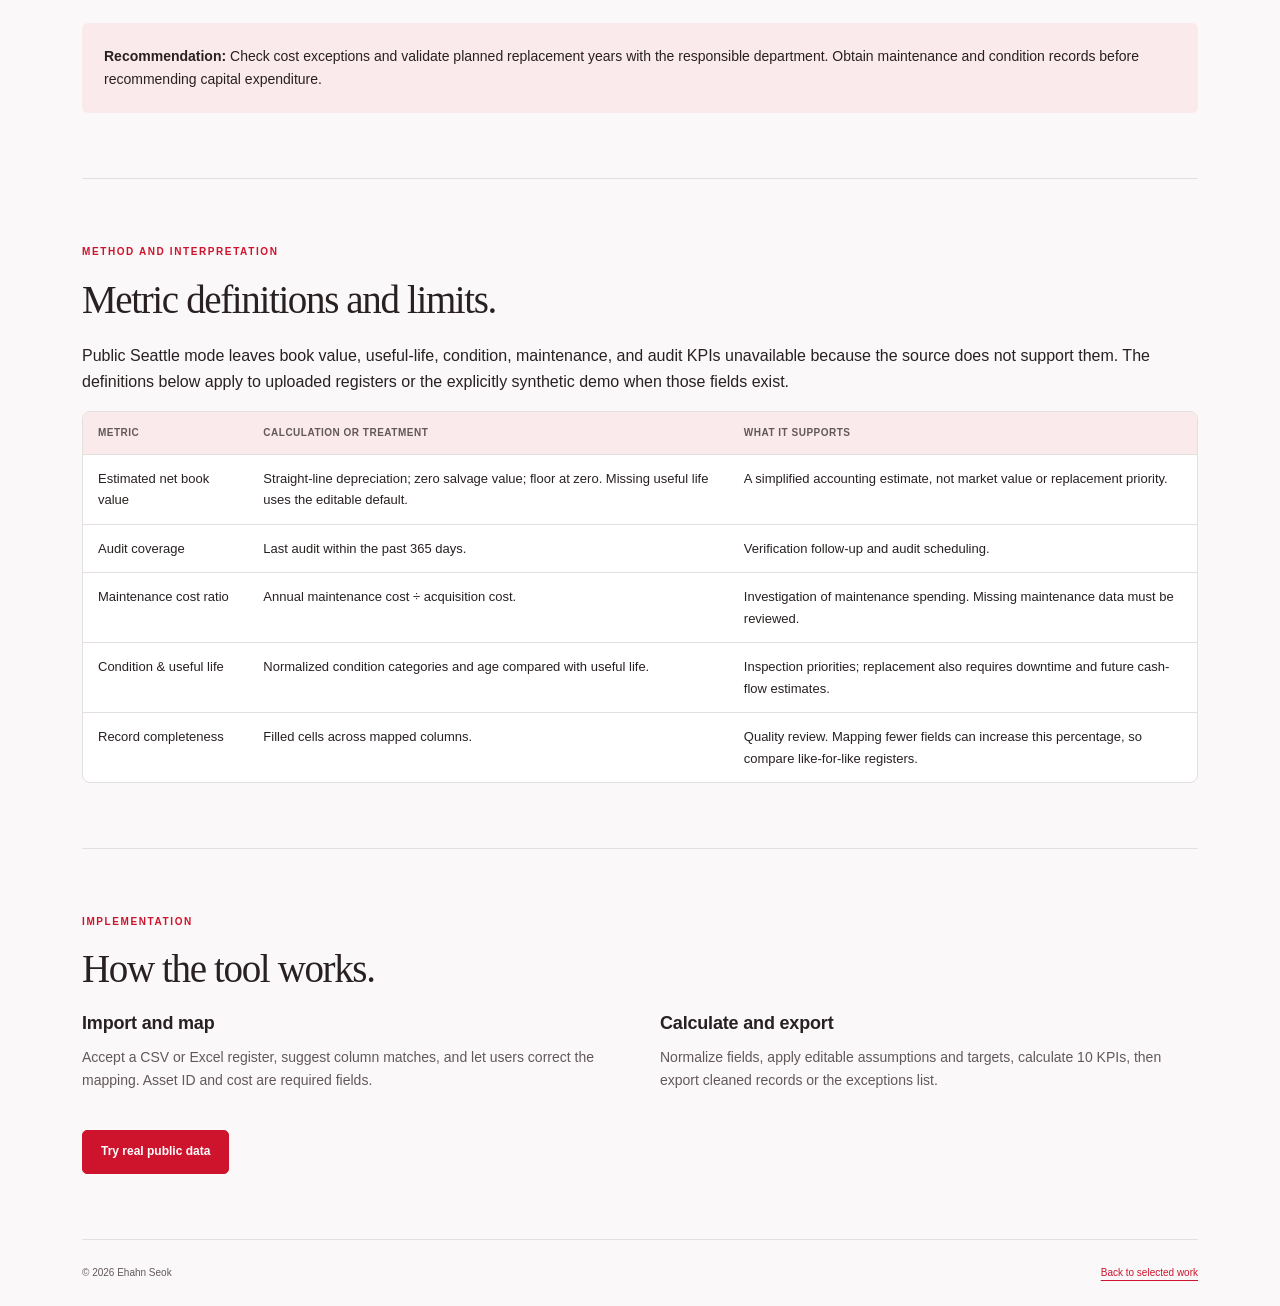
==== commit 66e0e8bb: "Match main portfolio exactly, in the original red theme Co-Authored-By: Claude Sonnet 5.5 <noreply@a" ====
--- a/projects/asset-analysis/index.html
+++ b/projects/asset-analysis/index.html
@@ -1,11 +1,11 @@
-<!doctype html><html lang="en"><head><meta charset="utf-8"><meta name="viewport" content="width=device-width, initial-scale=1"><title>Asset Register Review | Ehahn Seok</title><meta name="description" content="A case study of asset-register validation, estimated book value, audit coverage and maintenance review."><link rel="stylesheet" href="../../style.css"><link rel="stylesheet" href="../../case-studies.css"><link rel="icon" href="/favicon.ico?v=r3d2e46a3" type="image/x-icon">
-<link rel="icon" type="image/png" sizes="32x32" href="/favicon-32x32.png?v=r3d2e46a3">
-<link rel="icon" type="image/png" sizes="16x16" href="/favicon-16x16.png?v=r3d2e46a3">
-<link rel="apple-touch-icon" sizes="180x180" href="/apple-touch-icon.png?v=r3d2e46a3">
-<link rel="manifest" href="/site.webmanifest?v=r3d2e46a3">
-<meta name="theme-color" content="#c8102e">
-<script src="public-assets.js" defer></script><link rel="stylesheet" href="../purchasing/project.css"></head><body class="case-page asset-case"><a class="skip-link" href="#case-main">Skip to content</a><header class="site-header"><a class="brand" href="../../index.html">Ehahn Seok<span>Finance & operations analytics</span></a><nav aria-label="Main navigation"><a href="../../index.html#projects">Selected work</a><a href="../../index.html#experience">Experience</a><a href="../../index.html#contact">Contact</a></nav></header><main id="case-main"><section class="case-hero"><div><a class="breadcrumb" href="../../index.html#projects">Selected work / Asset register review</a><p class="eyebrow">Public equipment register · Working review tool</p><h1>Asset register review: from raw records to a follow-up list.</h1><p class="lead">Reviewed Seattle’s public equipment register for cost and planned-replacement exceptions and linked each flag to its source record. The tool also accepts your own register.</p><div class="cta"><a class="btn primary" href="../../asset-dashboard.html?source=seattle">Open the public-data dashboard</a><a href="../../asset-dashboard.html">Use your own CSV or Excel file</a></div></div><aside class="profile case-summary"><p class="eyebrow">At a glance</p><dl><div><dt>Question</dt><dd>Which assets and records need follow-up?</dd></div><div><dt>Input</dt><dd>Seattle equipment register; CSV/Excel uploads</dd></div><div><dt>Output</dt><dd>Supported metrics and record-level exceptions</dd></div><div><dt>Tools</dt><dd>Browser-based JavaScript</dd></div><div><dt>Status</dt><dd>Real public snapshot + optional synthetic demo</dd></div></dl></aside></section>
+<!doctype html><html lang="en"><head><meta charset="utf-8"><meta name="viewport" content="width=device-width, initial-scale=1"><title>Asset Register Review | Ehahn Seok</title><meta name="description" content="A case study of asset-register validation, estimated book value, audit coverage and maintenance review."><link rel="stylesheet" href="../../style.css"><link rel="stylesheet" href="../../case-studies.css"><link rel="icon" href="../../favicon.ico?v=g9c7u4w3" type="image/x-icon">
+<link rel="icon" type="image/png" sizes="32x32" href="../../favicon-32x32.png?v=g9c7u4w3">
+<link rel="icon" type="image/png" sizes="16x16" href="../../favicon-16x16.png?v=g9c7u4w3">
+<link rel="apple-touch-icon" sizes="180x180" href="../../apple-touch-icon.png?v=g9c7u4w3">
+<link rel="manifest" href="../../site.webmanifest?v=g9c7u4w3">
+<meta name="theme-color" content="#ce142d">
+<script src="public-assets.js" defer></script><link rel="stylesheet" href="../purchasing/project.css"></head><body class="case-page asset-case"><a class="skip-link" href="#case-main">Skip to content</a><header class="site-header"><a class="brand" href="../../index.html">Ehahn Seok<span>Data & business analytics</span></a><nav aria-label="Main navigation"><a href="../../index.html#projects">Selected work</a><a href="../../index.html#experience">Experience</a><a href="../../index.html#contact">Contact</a></nav></header><main id="case-main"><section class="case-hero"><div><a class="breadcrumb" href="../../index.html#projects">Selected work / Asset register review</a><p class="eyebrow">Public equipment register · Working review tool</p><h1>Asset register review: from raw records to a follow-up list.</h1><p class="lead">Reviewed Seattle’s public equipment register for cost and planned-replacement exceptions and linked each flag to its source record. The tool also accepts your own register.</p><div class="cta"><a class="btn primary" href="../../asset-dashboard.html?source=seattle">Open the public-data dashboard</a><a href="../../asset-dashboard.html">Use your own CSV or Excel file</a></div></div><aside class="profile case-summary"><p class="eyebrow">At a glance</p><dl><div><dt>Aim</dt><dd>Identify assets and records that need follow-up</dd></div><div><dt>Input</dt><dd>Seattle equipment register; CSV/Excel uploads</dd></div><div><dt>Output</dt><dd>Supported metrics and record-level exceptions</dd></div><div><dt>Tools</dt><dd>Browser-based JavaScript</dd></div><div><dt>Status</dt><dd>Real public snapshot + optional synthetic demo</dd></div></dl></aside></section>
 <section class="key-findings" id="key-findings"><p class="eyebrow">Key findings</p><h2>About a third of records need a source check.</h2><div class="kf-grid"><div class="kf"><strong>34%</strong><span>of records flagged</span><p>1,453 of 4,244 equipment records triggered at least one review rule.</p></div><div class="kf"><strong>425</strong><span>missing or nonpositive cost</span><p>Cost-based conclusions for these records need source validation before anyone relies on the $435.6M total.</p></div><div class="kf"><strong>1,072</strong><span>at their planned replacement year</span><p>A scheduling field, not proof of failure. It tells you where to ask planning questions.</p></div></div></section>
-<section><p class="eyebrow">01 / Real equipment review</p><h2>Cost and replacement-year exceptions.</h2><div id="fleet-metrics" class="metrics" aria-live="polite"></div><div class="table-scroll"><table><thead><tr><th>Equipment ID</th><th>Description</th><th>Department</th><th>In-service cost</th><th>Planned replacement year</th><th>Review reason</th></tr></thead><tbody id="fleet-rows"></tbody></table></div><p class="caption">First 20 flagged equipment records in source order. Download the full exceptions list below. Review date: November 8, 2026.</p><div class="project-links"><a href="data/seattle_assets.csv" download>All equipment records ↓</a><a href="data/seattle_exceptions.csv" download>Review exceptions ↓</a><a href="PUBLIC_DATA.md">Source & field mapping ↗</a><a href="https://data.seattle.gov/City-Administration/Active-Fleet-Complement/enxu-fgzb">Government source ↗</a></div></section><section><p class="eyebrow">Interpretation</p><h2>What needs follow-up, and why?</h2><div class="case-grid"><article><h3>Start with data quality</h3><p>A missing field can be a publication limitation. Repeated IDs or zero recorded cost warrant source review; neither proves that equipment is missing or needs replacement.</p></article><article><h3>Then review operating risk</h3><p>Use recorded in-service dates and planned replacement years to ask planning questions. Condition, maintenance spending, and operational criticality would be needed to justify replacement.</p></article></div><div class="case-note"><strong>Recommendation:</strong> Check cost exceptions and validate planned replacement years with the responsible department. Obtain maintenance and condition records before recommending capital expenditure.</div></section>
+<section><p class="eyebrow">01 / Real equipment review</p><h2>Cost and replacement-year exceptions.</h2><div id="fleet-metrics" class="metrics" aria-live="polite"></div><div class="table-scroll"><table><thead><tr><th>Equipment ID</th><th>Description</th><th>Department</th><th>In-service cost</th><th>Planned replacement year</th><th>Review reason</th></tr></thead><tbody id="fleet-rows"></tbody></table></div><p class="caption">First 20 flagged equipment records in source order. Download the full exceptions list below. Review date: November 8, 2026.</p><div class="project-links"><a href="data/seattle_assets.csv" download>All equipment records ↓</a><a href="data/seattle_exceptions.csv" download>Review exceptions ↓</a><a href="PUBLIC_DATA.md">Source & field mapping ↗</a><a href="https://data.seattle.gov/City-Administration/Active-Fleet-Complement/enxu-fgzb">Government source ↗</a></div></section><section><p class="eyebrow">Interpretation</p><h2>Exceptions and why they were flagged</h2><div class="case-grid"><article><h3>Start with data quality</h3><p>A missing field can be a publication limitation. Repeated IDs or zero recorded cost warrant source review; neither proves that equipment is missing or needs replacement.</p></article><article><h3>Then review operating risk</h3><p>Use recorded in-service dates and planned replacement years to ask planning questions. Condition, maintenance spending, and operational criticality would be needed to justify replacement.</p></article></div><div class="case-note"><strong>Recommendation:</strong> Check cost exceptions and validate planned replacement years with the responsible department. Obtain maintenance and condition records before recommending capital expenditure.</div></section>
 <section><p class="eyebrow">Method and interpretation</p><h2>Metric definitions and limits.</h2><p>Public Seattle mode leaves book value, useful-life, condition, maintenance, and audit KPIs unavailable because the source does not support them. The definitions below apply to uploaded registers or the explicitly synthetic demo when those fields exist.</p><div class="table-scroll"><table><thead><tr><th>Metric</th><th>Calculation or treatment</th><th>What it supports</th></tr></thead><tbody><tr><td>Estimated net book value</td><td>Straight-line depreciation; zero salvage value; floor at zero. Missing useful life uses the editable default.</td><td>A simplified accounting estimate, not market value or replacement priority.</td></tr><tr><td>Audit coverage</td><td>Last audit within the past 365 days.</td><td>Verification follow-up and audit scheduling.</td></tr><tr><td>Maintenance cost ratio</td><td>Annual maintenance cost ÷ acquisition cost.</td><td>Investigation of maintenance spending. Missing maintenance data must be reviewed.</td></tr><tr><td>Condition & useful life</td><td>Normalized condition categories and age compared with useful life.</td><td>Inspection priorities; replacement also requires downtime and future cash-flow estimates.</td></tr><tr><td>Record completeness</td><td>Filled cells across mapped columns.</td><td>Quality review. Mapping fewer fields can increase this percentage, so compare like-for-like registers.</td></tr></tbody></table></div></section>
 <section><p class="eyebrow">Implementation</p><h2>How the tool works.</h2><div class="case-grid"><article><h3>Import and map</h3><p>Accept a CSV or Excel register, suggest column matches, and let users correct the mapping. Asset ID and cost are required fields.</p></article><article><h3>Calculate and export</h3><p>Normalize fields, apply editable assumptions and targets, calculate 10 KPIs, then export cleaned records or the exceptions list.</p></article></div><div class="project-links"><a class="btn primary" href="../../asset-dashboard.html?source=seattle">Try real public data</a></div></section></main><footer><span>© 2026 Ehahn Seok</span><a href="../../index.html#projects">Back to selected work</a></footer></body></html>
--- a/style.css
+++ b/style.css
@@ -1,9 +1,9 @@
-:root{--bg:#fbf8f8;--surface:#fff;--text:#2b1a1d;--muted:#6b5a5d;--border:#eadfe0;--accent:#c8102e;--soft:#fbeaec;--warm:#f3eeee;--orange:#9b522e;--shadow:0 10px 30px #3920240a;color-scheme:light}*{box-sizing:border-box}html{scroll-behavior:smooth;scroll-padding-top:95px}body{margin:0;background:var(--bg);color:var(--text);font:16px/1.65 -apple-system,BlinkMacSystemFont,'Segoe UI',Arial,sans-serif}a{color:var(--accent);text-underline-offset:4px}a:hover{text-decoration-thickness:2px}button,input,select{font:inherit}.site-header,main,footer{max-width:1180px;margin:auto;padding-left:32px;padding-right:32px}.site-header{display:flex;justify-content:space-between;align-items:center;gap:24px;padding-top:23px;padding-bottom:23px;border-bottom:1px solid var(--border)}.brand{font-weight:750;color:var(--text);text-decoration:none;font-size:19px}.brand span{display:block;font-size:11px;color:var(--muted);font-weight:500;letter-spacing:.04em}nav{display:flex;gap:25px}nav a{font-size:13px;text-decoration:none;color:var(--muted);font-weight:600}section{padding:65px 0;border-bottom:1px solid var(--border)}.hero{display:grid;grid-template-columns:1.5fr 1fr;gap:65px;align-items:center;padding-top:72px;padding-bottom:72px}.eyebrow{font-size:10px;letter-spacing:.16em;text-transform:uppercase;color:var(--accent);font-weight:750;margin:0 0 17px}h1,h2{font-family:Georgia,'Times New Roman',serif;font-weight:400;letter-spacing:-.035em;line-height:1.1}h1{font-size:clamp(37px,4.8vw,61px);margin:0 0 25px}h2{font-size:clamp(28px,3.3vw,39px);margin:0 0 20px}h3{font-size:23px;line-height:1.25;letter-spacing:-.02em;margin:0 0 10px}p{margin:0 0 15px}.lead{font-size:16px;color:var(--muted);line-height:1.75}.cta,.project-links{display:flex;gap:20px;align-items:center;flex-wrap:wrap;margin-top:27px}.btn{display:inline-block;padding:11px 18px;border:1px solid #d6b9bd;border-radius:5px;font-size:12px;font-weight:700;text-decoration:none;color:var(--accent);background:var(--surface)}.btn.primary{background:var(--accent);color:#fff;border-color:var(--accent)}.btn:hover{filter:brightness(.94);text-decoration:none}.text-link{font-size:13px;font-weight:650}.profile{background:var(--soft);padding:29px;border:1px solid var(--border);border-radius:7px}.profile h2{font-size:29px}.profile p{font-size:14px;color:var(--muted)}dl{margin:22px 0 0}dl div{display:grid;grid-template-columns:83px 1fr;padding:12px 0;border-top:1px solid #ecc4ca;font-size:12px}dt{color:var(--muted)}dd{margin:0;font-weight:550}.section-heading{display:flex;justify-content:space-between;align-items:end;gap:45px;margin-bottom:30px}.section-heading>p{font-size:13px;color:var(--muted);max-width:260px;margin-bottom:20px}.project{background:var(--surface);border:1px solid var(--border);border-radius:8px;overflow:hidden;box-shadow:var(--shadow)}.featured{display:grid;grid-template-columns:1fr 1.16fr;margin-bottom:25px}.project-copy{padding:30px}.project-copy>p{font-size:14px;color:var(--muted)}.project-top{display:flex;justify-content:space-between;align-items:center;gap:15px;margin-bottom:18px}.project-number{font:italic 18px Georgia;color:var(--accent)}.badge{font-size:10px;color:var(--muted);border:1px solid var(--border);border-radius:30px;padding:3px 9px}.project-subtitle{font-size:11px!important;font-weight:650;text-transform:uppercase;letter-spacing:.05em}.finding{border-left:2px solid var(--accent);padding:0 0 0 13px;margin:23px 0 19px}.mini-label{font-size:9px;font-weight:750;letter-spacing:.1em;text-transform:uppercase;color:var(--accent)}.finding p{font-size:14px;line-height:1.65;margin:5px 0 0}.decision{font-size:12px!important;line-height:1.65}.project-links{gap:17px;margin-top:23px}.project-links a:not(.btn){font-size:11px}.project-grid{display:grid;grid-template-columns:1fr 1fr;gap:25px}.project-visual{padding:27px;display:flex;flex-direction:column;justify-content:center;background:#fdf1f2;min-height:270px}.featured .project-visual{min-height:430px}.visual-heading{display:flex;justify-content:space-between;gap:15px;font-size:10px;font-weight:650;margin-bottom:30px}.visual-heading span:last-child{font-weight:400;color:var(--muted)}.data-label{font-size:10px;color:var(--muted);margin:18px 0 0;line-height:1.5}.visual-note{font-size:10px;font-weight:650;margin-top:28px}.preview-bar{margin:23px 0}.preview-bar-label{display:flex;justify-content:space-between;font-size:12px;margin-bottom:8px}.preview-track{height:22px;background:#f3d5d9;border-radius:2px;overflow:hidden}.preview-track i{display:block;height:100%;background:var(--accent)}.preview-bar:nth-child(2) i{background:#d98a94}.preview-bar:nth-child(3) i{background:#8f1d2c}.asset-visual{background:#f3eeee}.asset-example{display:grid;gap:18px}.asset-example>div{display:grid;grid-template-columns:32px 1fr;gap:0 10px}.asset-example span{grid-row:span 2;font-size:11px;border:1px solid #cdbfc1;border-radius:50%;width:29px;height:29px;text-align:center;line-height:27px}.asset-example strong{font-size:12px}.asset-example small{font-size:10px;color:var(--muted)}.macro-visual{background:#f1ecec}.macro-chart svg{width:100%;height:auto;display:block}.experience{display:grid;grid-template-columns:1fr 1fr;gap:70px}.proof{display:flex;gap:30px;margin-top:25px}.proof strong{display:block;font:28px Georgia;color:var(--accent)}.proof span{display:block;font-size:10px;color:var(--muted);margin-top:7px}.experience-details article{margin:0 0 25px}.experience-details h3{font-size:17px}.experience-details p{font-size:14px;color:var(--muted)}.experience-details .note{font-size:11px}.muted{font-size:13px;color:var(--muted)}.skills{display:grid;grid-template-columns:repeat(3,1fr);gap:30px}.skills h3{font-size:16px}.skills p{font-size:13px;color:var(--muted)}.skills a{font-size:11px}.coursework{margin-top:35px;border-top:1px solid var(--border);border-bottom:1px solid var(--border);padding:17px 0;font-size:13px}.coursework summary{cursor:pointer;font-weight:650}.coursework>div{padding-top:20px;max-width:850px;color:var(--muted)}.languages{margin-top:20px;font-size:12px;color:var(--muted)}.contact{display:grid;grid-template-columns:1.4fr 1fr;gap:60px;align-items:center}.contact p{max-width:560px;font-size:14px;color:var(--muted)}.contact-links{display:flex;flex-direction:column;align-items:flex-start;gap:15px}.contact-links>a:not(.btn){font-size:13px}footer{padding-top:25px;padding-bottom:25px;display:flex;justify-content:space-between;gap:20px;font-size:10px;color:var(--muted)}a:focus-visible,summary:focus-visible{outline:3px solid var(--orange);outline-offset:5px}.skip-link{position:absolute;left:20px;top:-70px;background:var(--surface);padding:10px;z-index:20}.skip-link:focus{top:5px}@media(prefers-reduced-motion:reduce){html{scroll-behavior:auto}}@media(max-width:850px){.hero{gap:28px;grid-template-columns:1.2fr 1fr}h1{font-size:43px}.profile{padding:20px}.project-copy,.project-visual{padding:23px}.experience{gap:35px}.proof{gap:18px}.featured .project-visual{min-height:390px}.visual-heading{flex-direction:column;gap:4px}}@media(max-width:650px){.site-header,main,footer{padding-left:20px;padding-right:20px}.site-header{align-items:flex-start;gap:12px}.brand{font-size:17px}.brand span{font-size:9px;max-width:150px}nav{gap:12px;padding-top:6px}nav a{font-size:10px}.hero,.featured,.project-grid,.experience,.contact{grid-template-columns:1fr}.hero{padding-top:45px;padding-bottom:45px;gap:30px}h1{font-size:43px;max-width:500px}.profile{padding:24px}.profile dl{display:grid;grid-template-columns:1fr 1fr;gap:0 20px}.profile dl div{display:block}.profile dt{font-size:10px;margin-bottom:4px}.section-heading{display:block}.section-heading>p{max-width:100%;margin:0}.skills{grid-template-columns:1fr;gap:25px}section{padding:45px 0}.featured .project-visual{min-height:280px}.project-copy{padding:25px}.experience{gap:30px}.contact{gap:20px}.proof{gap:30px}footer{display:block}footer span{display:block;margin:6px 0}}
+:root{--bg:#faf8f9;--surface:#fff;--text:#282021;--muted:#625859;--border:#e3dfdf;--accent:#ce142d;--soft:#fbeaec;--warm:#f1efef;--orange:#9b522e;--shadow:0 10px 30px #33222409;color-scheme:light}*{box-sizing:border-box}html{scroll-behavior:smooth;scroll-padding-top:95px}body{margin:0;background:var(--bg);color:var(--text);font:16px/1.65 -apple-system,BlinkMacSystemFont,'Segoe UI',Arial,sans-serif}a{color:var(--accent);text-underline-offset:4px}a:hover{text-decoration-thickness:2px}button,input,select{font:inherit}.site-header,main,footer{max-width:1180px;margin:auto;padding-left:32px;padding-right:32px}.site-header{display:flex;justify-content:space-between;align-items:center;gap:24px;padding-top:23px;padding-bottom:23px;border-bottom:1px solid var(--border)}.brand{font-weight:750;color:var(--text);text-decoration:none;font-size:19px}.brand span{display:block;font-size:11px;color:var(--muted);font-weight:500;letter-spacing:.04em}nav{display:flex;gap:25px}nav a{font-size:13px;text-decoration:none;color:var(--muted);font-weight:600}section{padding:65px 0;border-bottom:1px solid var(--border)}.hero{display:grid;grid-template-columns:1.5fr 1fr;gap:65px;align-items:center;padding-top:72px;padding-bottom:72px}.eyebrow{font-size:10px;letter-spacing:.16em;text-transform:uppercase;color:var(--accent);font-weight:750;margin:0 0 17px}h1,h2{font-family:Georgia,'Times New Roman',serif;font-weight:400;letter-spacing:-.035em;line-height:1.1}h1{font-size:clamp(37px,4.8vw,61px);margin:0 0 25px}h2{font-size:clamp(28px,3.3vw,39px);margin:0 0 20px}h3{font-size:23px;line-height:1.25;letter-spacing:-.02em;margin:0 0 10px}p{margin:0 0 15px}.lead{font-size:16px;color:var(--muted);line-height:1.75}.cta,.project-links{display:flex;gap:20px;align-items:center;flex-wrap:wrap;margin-top:27px}.btn{display:inline-block;padding:11px 18px;border:1px solid #cac2c3;border-radius:5px;font-size:12px;font-weight:700;text-decoration:none;color:var(--accent);background:var(--surface)}.btn.primary{background:var(--accent);color:#fff;border-color:var(--accent)}.btn:hover{filter:brightness(.94);text-decoration:none}.text-link{font-size:13px;font-weight:650}.profile{background:var(--soft);padding:29px;border:1px solid var(--border);border-radius:7px}.profile h2{font-size:29px}.profile p{font-size:14px;color:var(--muted)}dl{margin:22px 0 0}dl div{display:grid;grid-template-columns:83px 1fr;padding:12px 0;border-top:1px solid #d2c6c8;font-size:12px}dt{color:var(--muted)}dd{margin:0;font-weight:550}.section-heading{display:flex;justify-content:space-between;align-items:end;gap:45px;margin-bottom:30px}.section-heading>p{font-size:13px;color:var(--muted);max-width:260px;margin-bottom:20px}.project{background:var(--surface);border:1px solid var(--border);border-radius:8px;overflow:hidden;box-shadow:var(--shadow)}.featured{display:grid;grid-template-columns:1fr 1.16fr;margin-bottom:25px}.project-copy{padding:30px}.project-copy>p{font-size:14px;color:var(--muted)}.project-top{display:flex;justify-content:space-between;align-items:center;gap:15px;margin-bottom:18px}.project-number{font:italic 18px Georgia;color:var(--accent)}.badge{font-size:10px;color:var(--muted);border:1px solid var(--border);border-radius:30px;padding:3px 9px}.project-subtitle{font-size:11px!important;font-weight:650;text-transform:uppercase;letter-spacing:.05em}.finding{border-left:2px solid var(--accent);padding:0 0 0 13px;margin:23px 0 19px}.mini-label{font-size:9px;font-weight:750;letter-spacing:.1em;text-transform:uppercase;color:var(--accent)}.finding p{font-size:14px;line-height:1.65;margin:5px 0 0}.decision{font-size:12px!important;line-height:1.65}.project-links{gap:17px;margin-top:23px}.project-links a:not(.btn){font-size:11px}.project-grid{display:grid;grid-template-columns:1fr 1fr;gap:25px}.project-visual{padding:27px;display:flex;flex-direction:column;justify-content:center;background:#f4f1f1;min-height:270px}.featured .project-visual{min-height:430px}.visual-heading{display:flex;justify-content:space-between;gap:15px;font-size:10px;font-weight:650;margin-bottom:30px}.visual-heading span:last-child{font-weight:400;color:var(--muted)}.data-label{font-size:10px;color:var(--muted);margin:18px 0 0;line-height:1.5}.visual-note{font-size:10px;font-weight:650;margin-top:28px}.preview-bar{margin:23px 0}.preview-bar-label{display:flex;justify-content:space-between;font-size:12px;margin-bottom:8px}.preview-track{height:22px;background:#e1d8d9;border-radius:2px;overflow:hidden}.preview-track i{display:block;height:100%;background:var(--accent)}.preview-bar:nth-child(2) i{background:#9c8689}.preview-bar:nth-child(3) i{background:#b31227}.asset-visual{background:#f1efef}.asset-example{display:grid;gap:18px}.asset-example>div{display:grid;grid-template-columns:32px 1fr;gap:0 10px}.asset-example span{grid-row:span 2;font-size:11px;border:1px solid #cbc5c6;border-radius:50%;width:29px;height:29px;text-align:center;line-height:27px}.asset-example strong{font-size:12px}.asset-example small{font-size:10px;color:var(--muted)}.macro-visual{background:#efeded}.macro-chart svg{width:100%;height:auto;display:block}.experience{display:grid;grid-template-columns:1fr 1fr;gap:70px}.proof{display:flex;gap:30px;margin-top:25px}.proof strong{display:block;font:28px Georgia;color:var(--accent)}.proof span{display:block;font-size:10px;color:var(--muted);margin-top:7px}.experience-details article{margin:0 0 25px}.experience-details h3{font-size:17px}.experience-details p{font-size:14px;color:var(--muted)}.experience-details .note{font-size:11px}.muted{font-size:13px;color:var(--muted)}.skills{display:grid;grid-template-columns:repeat(3,1fr);gap:30px}.skills h3{font-size:16px}.skills p{font-size:13px;color:var(--muted)}.skills a{font-size:11px}.coursework{margin-top:35px;border-top:1px solid var(--border);border-bottom:1px solid var(--border);padding:17px 0;font-size:13px}.coursework summary{cursor:pointer;font-weight:650}.coursework>div{padding-top:20px;max-width:850px;color:var(--muted)}.languages{margin-top:20px;font-size:12px;color:var(--muted)}.contact{display:grid;grid-template-columns:1.4fr 1fr;gap:60px;align-items:center}.contact p{max-width:560px;font-size:14px;color:var(--muted)}.contact-links{display:flex;flex-direction:column;align-items:flex-start;gap:15px}.contact-links>a:not(.btn){font-size:13px}footer{padding-top:25px;padding-bottom:25px;display:flex;justify-content:space-between;gap:20px;font-size:10px;color:var(--muted)}a:focus-visible,summary:focus-visible{outline:3px solid var(--orange);outline-offset:5px}.skip-link{position:absolute;left:20px;top:-70px;background:var(--surface);padding:10px;z-index:20}.skip-link:focus{top:5px}@media(prefers-reduced-motion:reduce){html{scroll-behavior:auto}}@media(max-width:850px){.hero{gap:28px;grid-template-columns:1.2fr 1fr}h1{font-size:43px}.profile{padding:20px}.project-copy,.project-visual{padding:23px}.experience{gap:35px}.proof{gap:18px}.featured .project-visual{min-height:390px}.visual-heading{flex-direction:column;gap:4px}}@media(max-width:650px){.site-header,main,footer{padding-left:20px;padding-right:20px}.site-header{align-items:flex-start;gap:12px}.brand{font-size:17px}.brand span{font-size:9px;max-width:150px}nav{gap:12px;padding-top:6px}nav a{font-size:10px}.hero,.featured,.project-grid,.experience,.contact{grid-template-columns:1fr}.hero{padding-top:45px;padding-bottom:45px;gap:30px}h1{font-size:43px;max-width:500px}.profile{padding:24px}.profile dl{display:grid;grid-template-columns:1fr 1fr;gap:0 20px}.profile dl div{display:block}.profile dt{font-size:10px;margin-bottom:4px}.section-heading{display:block}.section-heading>p{max-width:100%;margin:0}.skills{grid-template-columns:1fr;gap:25px}section{padding:45px 0}.featured .project-visual{min-height:280px}.project-copy{padding:25px}.experience{gap:30px}.contact{gap:20px}.proof{gap:30px}footer{display:block}footer span{display:block;margin:6px 0}}
 
 .experience-context{font-size:12px;line-height:1.65;color:var(--muted);margin-top:24px;max-width:340px}
 
 
-.chips{display:flex;flex-wrap:wrap;gap:8px;margin:22px 0 0;padding:0;list-style:none}.chips li{font-size:11px;font-weight:650;color:var(--accent);background:var(--soft);border:1px solid #f0c9ce;border-radius:30px;padding:4px 11px}
+.chips{display:flex;flex-wrap:wrap;gap:8px;margin:22px 0 0;padding:0;list-style:none}.chips li{font-size:11px;font-weight:650;color:var(--accent);background:var(--soft);border:1px solid #d9cdcf;border-radius:30px;padding:4px 11px}
 .result-intro{max-width:620px;font-size:14px;color:var(--muted)}
 .result-grid{display:grid;grid-template-columns:repeat(2,1fr);gap:20px;margin-top:28px}
 .result-card{display:flex;flex-direction:column;background:var(--surface);border:1px solid var(--border);border-radius:8px;padding:24px;text-decoration:none;color:var(--text);box-shadow:var(--shadow);transition:transform .15s,border-color .15s}
@@ -24,7 +24,7 @@
 .kf{background:var(--surface);border:1px solid var(--border);border-left:3px solid var(--accent);border-radius:6px;padding:20px}
 .kf strong{display:block;font:400 clamp(32px,3.6vw,44px)/1.05 Georgia,'Times New Roman',serif;color:var(--accent);letter-spacing:-.03em}
 .kf span{display:block;font-weight:700;font-size:14px;margin:8px 0 4px}.kf p{font-size:13px;color:var(--muted);margin:0}
-.open-item{margin-top:18px;font-size:13px;border:1px dashed #cdbfc1;border-radius:6px;padding:14px 16px;color:var(--muted)}.open-item strong{color:var(--text)}
+.open-item{margin-top:18px;font-size:13px;border:1px dashed #cbc5c6;border-radius:6px;padding:14px 16px;color:var(--muted)}.open-item strong{color:var(--text)}
 @media(max-width:850px){.result-grid{grid-template-columns:1fr 1fr}}
 @media(max-width:760px){.key-findings .kf-grid{grid-template-columns:1fr}}
 @media(max-width:560px){.result-grid{grid-template-columns:1fr}}
@@ -40,7 +40,7 @@
 .flow-lane ol{list-style:none;margin:0;padding:0;display:grid;gap:10px;flex:1}
 .flow-lane li{display:flex;gap:12px;align-items:flex-start;font-size:14px;line-height:1.45;position:relative}
 .flow-lane li:not(:last-child)::after{content:"";position:absolute;left:11px;top:26px;bottom:-12px;border-left:2px dotted var(--border)}
-.flow-lane.after li:not(:last-child)::after{border-color:#e7a9b1}
+.flow-lane.after li:not(:last-child)::after{border-color:#ac9699}
 .fs-n{flex:none;width:24px;height:24px;border-radius:50%;background:var(--border);color:var(--text);font-size:12px;font-weight:700;display:flex;align-items:center;justify-content:center}
 .flow-lane.after .fs-n{background:var(--accent);color:#fff}
 .flow-end{margin:16px 0 0;padding-top:12px;border-top:1px solid var(--border);font-size:12.5px;color:var(--muted)}
@@ -52,11 +52,11 @@
 .swim-wrap{overflow-x:auto;margin-bottom:18px;border:1px solid var(--border);border-radius:10px;background:var(--surface);padding:10px 12px 8px;-webkit-overflow-scrolling:touch}
 .swim{display:block;width:100%;min-width:720px;height:auto;font-family:inherit}
 .sw-title{font-size:12px;font-weight:700;letter-spacing:.1em;fill:var(--muted)}.swim.after .sw-title{fill:var(--accent)}
-.sw-row.r0{fill:#f6f1f1}.sw-row.r1{fill:#fbf8f8}
+.sw-row.r0{fill:#f2efef}.sw-row.r1{fill:#faf8f9}
 .sw-rl{font-size:12px;font-weight:700;fill:var(--muted);text-transform:uppercase;letter-spacing:.04em}
-.sw-box{fill:#fff;stroke:#cdbfc1;stroke-width:1.4}.sw-box.warn{fill:#fff;stroke:#9a5b00;stroke-dasharray:4 3}.sw-box.good{fill:var(--soft);stroke:var(--accent)}
+.sw-box{fill:#fff;stroke:#cbc5c6;stroke-width:1.4}.sw-box.warn{fill:#fff;stroke:#9a5b00;stroke-dasharray:4 3}.sw-box.good{fill:var(--soft);stroke:var(--accent)}
 .sw-t{font-size:12.5px;fill:var(--text)}.sw-t.good{font-weight:600}
-.sw-edge{fill:none;stroke:#8a7b7e;stroke-width:1.6}.swim.after .sw-edge{stroke:var(--accent)}.sw-head{fill:#8a7b7e}.swim.after .sw-head{fill:var(--accent)}
+.sw-edge{fill:none;stroke:#827a7b;stroke-width:1.6}.swim.after .sw-edge{stroke:var(--accent)}.sw-head{fill:#827a7b}.swim.after .sw-head{fill:var(--accent)}
 
 .flow{min-width:0;max-width:100%}.swim-wrap{max-width:100%}
 .flow-hint{display:none;margin:-8px 0 12px;font-size:12px;color:var(--accent);font-weight:600}@media(max-width:760px){.flow-hint{display:block}}
@@ -65,31 +65,31 @@
 .fc{background:var(--surface);border:1px solid var(--border);border-radius:10px;padding:22px;box-shadow:var(--shadow);display:flex;flex-direction:column}
 .fc.after{border-color:var(--accent);background:var(--soft)}
 .fc h4{margin:0 0 16px;font-size:17px}.fc.after .flow-tag{color:var(--accent)}
-.fc-box{display:flex;flex-direction:column;gap:2px;background:#fff;border:1.4px solid #cdbfc1;border-radius:8px;padding:10px 14px;font-size:14px;line-height:1.4;text-align:left}
+.fc-box{display:flex;flex-direction:column;gap:2px;background:#fff;border:1.4px solid #cbc5c6;border-radius:8px;padding:10px 14px;font-size:14px;line-height:1.4;text-align:left}
 .fc-box.good{border-color:var(--accent)}
 .fc-box.decision{border-style:dashed;border-color:#9a5b00}.fc-box small{font-size:12px;color:var(--muted)}
 .fc-role{font-size:10.5px;font-weight:700;letter-spacing:.08em;text-transform:uppercase;color:var(--muted)}.fc.after .fc-role{color:var(--accent)}
-.fc-arrow{align-self:center;color:#8a7b7e;font-size:18px;line-height:1.5}.fc.after .fc-arrow{color:var(--accent)}
+.fc-arrow{align-self:center;color:#827a7b;font-size:18px;line-height:1.5}.fc.after .fc-arrow{color:var(--accent)}
 .fc .flow-end{margin-top:auto;padding-top:12px}
 @media(max-width:760px){.fc-grid{grid-template-columns:1fr}}
 .fc>div:last-of-type{margin-bottom:16px}
 
 .pf{background:var(--surface);border:1px solid var(--border);border-radius:12px;box-shadow:var(--shadow);overflow:hidden}
 .pf-head,.pf-row{display:grid;grid-template-columns:130px repeat(4,1fr);align-items:stretch}
-.pf-head{background:#f6f1f1;border-bottom:1px solid var(--border);font-size:11px;font-weight:700;letter-spacing:.08em;text-transform:uppercase;color:var(--muted)}
+.pf-head{background:#f2efef;border-bottom:1px solid var(--border);font-size:11px;font-weight:700;letter-spacing:.08em;text-transform:uppercase;color:var(--muted)}
 .pf-head span{padding:12px 16px;display:flex;align-items:center;gap:8px}.pf-head b{display:inline-flex;width:20px;height:20px;border-radius:50%;background:var(--text);color:#fff;font-size:11px;align-items:center;justify-content:center;letter-spacing:0}
 .pf-row+.pf-row{border-top:1px solid var(--border)}
 .pf-label{padding:20px 16px;display:flex;flex-direction:column;justify-content:center;gap:2px;border-right:1px solid var(--border)}
 .pf-label strong{font-size:15px}.pf-label span{font-size:12px;color:var(--muted)}
 .pf-row.after{background:var(--soft)}.pf-row.after .pf-label strong{color:var(--accent)}
 .pf-cell{position:relative;padding:20px 22px 20px 16px;display:flex;flex-direction:column;gap:10px}
-.pf-cell:not(:last-child)::after{content:"";position:absolute;right:-1px;top:50%;width:10px;height:10px;border-top:2px solid #b9a8ab;border-right:2px solid #b9a8ab;transform:translate(50%,-50%) rotate(45deg);background:inherit;z-index:1}
+.pf-cell:not(:last-child)::after{content:"";position:absolute;right:-1px;top:50%;width:10px;height:10px;border-top:2px solid #b5abac;border-right:2px solid #b5abac;transform:translate(50%,-50%) rotate(45deg);background:inherit;z-index:1}
 .pf-row.after .pf-cell:not(:last-child)::after{border-color:var(--accent)}
 .pf-i{width:26px;height:26px;color:var(--muted)}.pf-row.after .pf-i{color:var(--accent)}
 .pf-cell p{margin:0;font-size:13.5px;line-height:1.45}.pf-row.after .pf-cell p{font-weight:600}
 .pf-stage{display:none;font-size:10.5px;font-weight:700;letter-spacing:.08em;text-transform:uppercase;color:var(--muted)}
 .pf-strip{list-style:none;margin:14px 0 0;padding:0;display:flex;flex-wrap:wrap;gap:8px}
-.pf-strip li{font-size:12.5px;font-weight:600;color:var(--accent);background:var(--soft);border:1px solid #f0c9ce;border-radius:999px;padding:6px 14px}
+.pf-strip li{font-size:12.5px;font-weight:600;color:var(--accent);background:var(--soft);border:1px solid #d9cdcf;border-radius:999px;padding:6px 14px}
 @media(max-width:850px){.pf-head{display:none}.pf-row{grid-template-columns:1fr 1fr}.pf-label{grid-column:1/-1;border-right:0;border-bottom:1px solid var(--border);padding:14px 16px}.pf-stage{display:block}.pf-cell:not(:last-child)::after{display:none}}
 @media(max-width:520px){.pf-row{grid-template-columns:1fr}}
 @media(max-width:520px){.pf-cell{display:grid;grid-template-columns:26px 1fr;column-gap:12px;row-gap:4px;align-items:center;padding:14px 16px}.pf-stage{grid-column:1/-1}}
@@ -101,8 +101,8 @@
 .pf-head,.pf-row{column-gap:22px;padding-right:18px}
 .pf-head span:first-child{padding:0}
 .pf-head span{padding-left:2px}
-.pf-cell{margin:16px 0;padding:14px 16px;background:#fff;border:1px solid #d9cdcf;border-radius:8px;justify-content:center;min-height:76px}
-.pf-row.after .pf-cell{border-color:var(--accent);box-shadow:0 1px 0 #f0c9ce}
+.pf-cell{margin:16px 0;padding:14px 16px;background:#fff;border:1px solid #dad5d6;border-radius:8px;justify-content:center;min-height:76px}
+.pf-row.after .pf-cell{border-color:var(--accent);box-shadow:0 1px 0 #d9cdcf}
 .pf-cell:not(:last-child)::after{right:-16px;width:8px;height:8px;background:none;transform:translate(0,-50%) rotate(45deg)}
 .pf-stage{display:none}
 @media(max-width:850px){.pf-row{padding:0 14px 14px;grid-template-columns:1fr 1fr;column-gap:12px;row-gap:0}.pf-label{margin:0 -14px 14px}.pf-cell{margin:0 0 12px}.pf-stage{display:block}.pf-cell:not(:last-child)::after{display:none}}
@@ -112,3 +112,72 @@
 .pf-risk{color:#9a5b00}.pf-good{color:var(--accent)}
 .pf-risk::before,.pf-good::before{content:"";position:absolute;left:0;top:.45em;width:7px;height:7px;border-radius:50%;background:currentColor}
 .pf-cell p{margin:0}
+
+.portrait{display:block;width:112px;height:112px;border-radius:50%;object-fit:cover;object-position:50% 20%;border:1px solid var(--border);margin:0 0 16px}
+
+.portrait-fig{margin:0 0 20px}
+.portrait-fig .portrait{width:100%;max-width:210px;height:auto;aspect-ratio:4/5;border-radius:8px;object-fit:cover;object-position:50% 15%;margin:0}
+.portrait-fig figcaption{display:flex;flex-direction:column;margin-top:10px;font-size:13px;color:var(--muted);line-height:1.4}
+.portrait-fig figcaption strong{color:var(--text);font-size:14px}
+
+.rc-viz{margin:2px 0 16px;display:grid;gap:10px}
+.viz-lab{display:flex;justify-content:space-between;gap:10px;font-size:12px;color:var(--muted);margin-bottom:4px}.viz-lab b{color:var(--text);font-weight:700}
+.viz-track{height:12px;background:#e9e5e5;border-radius:999px;overflow:hidden;display:flex}
+.viz-track i{display:block;height:100%;width:var(--w);background:#ac9699;transform-origin:left;transition:transform .9s cubic-bezier(.2,.7,.2,1)}
+.viz-track i.hi{background:var(--accent)}.viz-track i.gray{background:#c0b9ba}
+.viz-track.seg{height:14px}
+.rc-viz:not(.in) .viz-track i{transform:scaleX(0)}
+.viz-legend{display:flex;flex-wrap:wrap;gap:4px 14px;font-size:11.5px;color:var(--muted)}.viz-legend span{display:inline-flex;align-items:center;gap:6px}.viz-legend em{font-style:normal}
+.viz-legend u{width:10px;height:10px;border-radius:2px;background:#ac9699;display:inline-block}.viz-legend u.hi{background:var(--accent)}
+.months{display:grid;grid-template-columns:repeat(40,1fr);gap:2px}
+.months i{aspect-ratio:1;border-radius:2px;background:#d9d2d3;display:block}.months i.inv{background:var(--accent)}
+.rc-viz:not(.in) .months i{opacity:0}.months i{transition:opacity .5s ease;transition-delay:calc(var(--i)*8ms)}
+@media(prefers-reduced-motion:reduce){.viz-track i,.months i{transition:none!important}.rc-viz:not(.in) .viz-track i{transform:none}.rc-viz:not(.in) .months i{opacity:1}}
+
+.months{gap:1px}.months i{aspect-ratio:auto;height:22px;border-radius:1px}
+.months-ends{display:flex;justify-content:space-between;font-size:11px;color:var(--muted);margin-top:-6px}
+
+.scale-strip{display:grid;grid-template-columns:repeat(4,1fr);margin-top:24px;background:var(--accent);color:#fff;border-radius:8px;overflow:hidden}
+.scale-strip div{padding:20px 22px;border-left:1px solid rgba(255,255,255,.18)}
+.scale-strip div:first-child{border-left:0}
+.scale-strip b{display:block;font:400 clamp(26px,3.2vw,38px)/1.05 Georgia,'Times New Roman',serif;letter-spacing:-.02em}
+.scale-strip span{display:block;margin-top:6px;font-size:12px;opacity:.85;line-height:1.35}
+.rc-shot{margin:0 0 14px;border:1px solid var(--border);border-radius:6px;overflow:hidden;background:#fff}
+.rc-shot img{display:block;width:100%;height:auto}
+@media(max-width:700px){.scale-strip{grid-template-columns:1fr 1fr}.scale-strip div:nth-child(3){border-left:0}.scale-strip div:nth-child(n+3){border-top:1px solid rgba(255,255,255,.18)}}
+.rc-list{list-style:none;margin:10px 0 0;padding:0;font-size:14px;color:var(--muted);line-height:1.5}.rc-list li{padding-left:16px;position:relative;margin:0 0 7px}.rc-list li:before{content:"";position:absolute;left:0;top:.62em;width:6px;height:6px;border-radius:50%;background:var(--accent)}.rc-list b{color:var(--text)}
+
+.inv-visual{background:#f4efe4}
+.inv-kpis{display:grid;grid-template-columns:repeat(3,1fr);gap:10px;margin:6px 0 14px}.inv-kpis div{background:#fff;border:1px solid #e6dcc3;border-top:3px solid #9b6a12;border-radius:6px;padding:10px 12px}.inv-kpis b{display:block;font:400 26px/1.1 Georgia,serif}.inv-kpis small{font-size:11px;color:var(--muted)}
+.inv-rows{background:#fff;border:1px solid #e6dcc3;border-radius:6px}.inv-rows div{display:grid;grid-template-columns:1fr auto 44px;gap:10px;align-items:center;padding:9px 12px;font-size:12px;border-bottom:1px solid #eee6d2}.inv-rows div:last-child{border:0}.inv-rows em{font-style:normal;text-align:right;color:var(--muted)}
+.inv-rows .p{font-style:normal;font-weight:700;font-size:10px;padding:2px 9px;border-radius:99px}.inv-rows .ok{background:#eee6e7;color:#ce142d}.inv-rows .warn{background:#f6edd6;color:#9b6a12}.inv-rows .bad{background:#f6e3dc;color:#a2442a}
+.macro-visual{background:#e9eff3}
+
+.kf{margin:0;padding:0;list-style:none;display:grid;gap:12px}.kf li{border-left:3px solid var(--accent);padding:2px 0 2px 14px;font-size:15px;line-height:1.55}.kf b{font-weight:700}
+
+.bk-rows{display:grid;gap:0;background:#fff;border:1px solid var(--border);border-radius:6px;margin-top:6px}.bk-rows>div{display:grid;grid-template-columns:minmax(0,1fr) 54px;gap:8px;align-items:center;padding:9px 12px;border-bottom:1px solid var(--border);font-size:12px}.bk-rows>div:last-child{border:0}.bk-rows b{font-weight:600;display:block;overflow:hidden;text-overflow:ellipsis;white-space:nowrap}.bk-rows em{font-style:normal;text-align:right;color:var(--muted);font-variant-numeric:tabular-nums}.bk-chips{display:flex;gap:4px;flex-wrap:wrap;margin-top:3px}.bk-chips i{font-style:normal;font-size:10px;font-weight:700;padding:1px 7px;border-radius:99px;background:#f6e3dc;color:#a2442a}.bk-chips i.ok{background:#eee6e7;color:#ce142d}
+.bk-head{display:flex;gap:10px;margin:6px 0 0;font-size:11px;color:var(--muted)}
+.scale-strip{background:var(--surface);color:var(--text);border:1px solid var(--border);box-shadow:var(--shadow);margin-top:22px}
+.scale-strip div{padding:16px 22px;border-left:1px solid var(--border)}
+.scale-strip div:first-child{border-left:0}
+.scale-strip b{color:var(--accent);font-size:clamp(24px,2.6vw,30px)}
+.scale-strip span{opacity:1;color:var(--muted);margin-top:4px}
+.scale-strip div:nth-child(n+3){border-top:1px solid var(--border)}
+@media(min-width:900px){.scale-strip{grid-template-columns:repeat(4,1fr)}.scale-strip div:nth-child(3){border-left:1px solid var(--border)}.scale-strip div:nth-child(n+3){border-top:0}}
+
+.pgrid{display:grid;grid-template-columns:repeat(3,minmax(0,1fr));gap:22px}
+.pcard{display:flex;flex-direction:column;background:var(--surface);border:1px solid var(--border);border-radius:8px;overflow:hidden;box-shadow:var(--shadow);transition:transform .15s,border-color .15s}
+.pcard:hover{transform:translateY(-3px);border-color:var(--accent)}
+.pvis{display:block;height:270px;overflow:hidden;padding:16px 18px;text-decoration:none;color:var(--text);border-bottom:1px solid var(--border)}
+.pvis.bank-visual{background:#f1efef}
+.pvis .macro-chart svg{width:100%;height:auto;display:block}
+.pvis .asset-example{display:grid;gap:12px;margin-top:10px}
+.pvis .bk-rows{margin-top:6px}
+.pbody{display:flex;flex-direction:column;gap:10px;padding:20px;flex:1}
+.pbody h3{font-size:20px;margin:0}
+.presult{font-weight:650;font-size:15px;line-height:1.5;margin:0;color:var(--text)}
+.pdesc{font-size:13.5px;color:var(--muted);margin:0;line-height:1.55}
+.pmore{margin-top:auto;font-size:12px;font-weight:700;color:var(--accent);text-decoration:none}
+.pmore:hover{text-decoration:underline}
+.pbody .badge{align-self:flex-start}
+@media(max-width:1000px){.pgrid{grid-template-columns:minmax(0,1fr)}.pvis{height:auto;min-height:220px}}
--- a/case-studies.css
+++ b/case-studies.css
@@ -1,5 +1,5 @@
 
-.case-page{--accent-soft:var(--soft);--line:var(--accent);--pos:#c8102e;--neg:#9a5b00;--shade:rgba(155,82,46,.13);--warnbg:#f2ecde;--warn:#74511c}
+.case-page{--accent-soft:var(--soft);--line:var(--accent);--pos:#ce142d;--neg:#9a5b00;--shade:rgba(155,82,46,.13);--warnbg:#f2ecde;--warn:#74511c}
 .case-page .case-hero{display:grid;grid-template-columns:1.5fr 1fr;gap:65px;align-items:center;padding:65px 0}
 .case-page .case-hero h1{font-family:Georgia,'Times New Roman',serif;font-size:clamp(36px,4.6vw,56px);font-weight:400;line-height:1.1;letter-spacing:-.035em;margin:0 0 24px;max-width:760px}
 .case-page .case-hero .lead,.case-page .case-hero .sub{font-size:16px;line-height:1.75;color:var(--muted);max-width:730px}
@@ -12,9 +12,9 @@
 .case-page .tablewrap,.case-page .table-scroll{overflow:auto;border:1px solid var(--border);border-radius:8px;background:var(--surface)}.case-page table{border-collapse:collapse;width:100%;font-size:13px}.case-page th,.case-page td{padding:13px 15px;border-bottom:1px solid var(--border);vertical-align:top}.case-page th{font-size:10px;letter-spacing:.05em;text-transform:uppercase;background:var(--soft);color:var(--muted)}.case-page tr:last-child td{border-bottom:0}
 .macro-case th,.macro-case td{text-align:right;white-space:nowrap}.macro-case th:first-child,.macro-case td:first-child{text-align:left}.macro-case .grp td{background:var(--soft);font-weight:700;text-align:left}.macro-case .pos{color:var(--pos)}.macro-case .neg{color:var(--neg)}.macro-case .finding{font-size:20px;line-height:1.65;margin:0;border-left:2px solid var(--accent);padding-left:18px}.macro-case .finding b{color:var(--accent)}.macro-case svg{width:100%;height:auto;display:block}.macro-case .legend{font-size:12px;color:var(--muted);margin-top:12px}.macro-case .legend i{display:inline-block;width:12px;height:12px;vertical-align:-2px;margin-right:5px;border-radius:2px}.macro-case .banner{padding:15px 20px;background:var(--warnbg);color:var(--warn);border-radius:6px}.macro-case ul.notes{padding-left:20px}
 .case-grid{display:grid;grid-template-columns:1fr 1fr;gap:40px}.case-grid p,.asset-case li{font-size:14px;color:var(--muted)}.case-note{padding:22px;background:var(--soft);margin-top:25px;font-size:14px;border-radius:6px}.asset-case th,.asset-case td{text-align:left}.asset-case th{min-width:140px}.asset-case .project-links a:not(.btn){font-size:13px}
-.tool-case .case-hero .notes{margin-top:18px}.tool-case section>h2{margin:0 0 22px}.tool-case .charts{grid-template-columns:repeat(auto-fit,minmax(min(320px,100%),1fr));gap:22px}.tool-case .drop{border-radius:8px;padding:35px 20px}.tool-case button{font-size:12px;padding:11px 18px;border-radius:5px;border-color:#d6b9bd}.tool-case button.primary{background:var(--accent);color:#fff}.tool-case .row{gap:14px;margin-top:18px}.tool-case .chip{font-size:10px}.tool-case label.f{font-size:12px}.tool-case label.f select,.tool-case label.f input{padding:9px;border-radius:5px;background:var(--surface)}.tool-case .bar{font-size:12px}
+.tool-case .case-hero .notes{margin-top:18px}.tool-case section>h2{margin:0 0 22px}.tool-case .charts{grid-template-columns:repeat(auto-fit,minmax(min(320px,100%),1fr));gap:22px}.tool-case .drop{border-radius:8px;padding:35px 20px}.tool-case button{font-size:12px;padding:11px 18px;border-radius:5px;border-color:#cac2c3}.tool-case button.primary{background:var(--accent);color:#fff}.tool-case .row{gap:14px;margin-top:18px}.tool-case .chip{font-size:10px}.tool-case label.f{font-size:12px}.tool-case label.f select,.tool-case label.f input{padding:9px;border-radius:5px;background:var(--surface)}.tool-case .bar{font-size:12px}
 .case-page input:focus-visible,.case-page select:focus-visible,.case-page button:focus-visible{outline:3px solid var(--orange);outline-offset:3px}
 @media(max-width:850px){.case-page .case-hero{gap:30px;grid-template-columns:1.2fr 1fr}.case-page .case-hero h1{font-size:43px}}
 @media(max-width:650px){.case-page .case-hero{grid-template-columns:1fr;gap:28px;padding:42px 0}.case-page .case-hero h1{font-size:39px}.case-page .case-summary dl{display:block}.case-page .case-summary dl div{display:grid;grid-template-columns:90px 1fr}.case-grid{grid-template-columns:1fr;gap:22px}.case-page .panel{padding:20px}.case-page .kpis{grid-template-columns:1fr 1fr;gap:12px}.case-page .kpi{padding:16px}.case-page .kpi .v{font-size:25px}.case-page .case-body h2{margin-top:36px}.case-page .cta{gap:16px}}
 @media(max-width:380px){.case-page .kpis{grid-template-columns:1fr}}
-.tool-case{--ok:var(--accent);--ok-bg:var(--soft);--warn:#74511c;--warn-bg:#f2ecde;--bad:#9a5b00;--bad-bg:#f7eddc;--bar:var(--accent);--bar2:#9b7b39;--bar3:#9b522e;--bar4:#8a8082}
+.tool-case{--ok:var(--accent);--ok-bg:var(--soft);--warn:#74511c;--warn-bg:#f2ecde;--bad:#9a5b00;--bad-bg:#f7eddc;--bar:var(--accent);--bar2:#9b7b39;--bar3:#9b522e;--bar4:#7b8681}
--- a/projects/purchasing/project.css
+++ b/projects/purchasing/project.css
@@ -3,10 +3,10 @@
 .pill{font-size:11px;background:var(--soft);color:var(--accent);border:1px solid var(--border);border-radius:30px;padding:7px 13px}
 .controls{display:grid;grid-template-columns:repeat(3,1fr);gap:28px;background:var(--surface);padding:24px;border:1px solid var(--border);border-radius:8px}
 label{display:block;font-size:12px;font-weight:600;color:var(--muted)}
-select,input[type=search]{display:block;width:100%;padding:10px;border:1px solid #d1bcc0;border-radius:5px;background:var(--surface);color:var(--text);margin-top:8px;font:inherit}
+select,input[type=search]{display:block;width:100%;padding:10px;border:1px solid #cac2c3;border-radius:5px;background:var(--surface);color:var(--text);margin-top:8px;font:inherit}
 input[type=range]{width:100%;accent-color:var(--accent);margin-top:17px}output{float:right;font-weight:700;color:var(--text)}
 .metrics{display:grid;grid-template-columns:repeat(3,1fr);gap:18px;margin:26px 0}.metric{background:var(--surface);border-left:3px solid var(--accent);padding:18px}.metric strong{font:32px Georgia;display:block;line-height:1.3;margin:5px 0}.metric p{font-size:12px;margin:0;color:var(--muted)}.metric p:first-child{font-weight:650}
 .panels{display:grid;grid-template-columns:1fr 1fr;gap:22px}.bar-row{margin:20px 0}.bar-label{display:flex;justify-content:space-between;gap:10px;font-size:13px;margin-bottom:7px}.track{height:18px;background:var(--soft);border-radius:3px;overflow:hidden}.bar{height:100%;background:var(--accent);min-width:2px}.bar.negative{background:#9b522e}.insight{padding:16px;background:var(--soft);font-size:13px;margin-top:22px;border-radius:5px}
-.table-head{display:grid;grid-template-columns:2fr 1fr 1fr;gap:24px;margin-top:38px;align-items:end}.table-wrap{overflow:auto;margin-top:20px;max-height:520px;border:1px solid var(--border);border-radius:8px}.table-wrap table{white-space:nowrap}.table-wrap th,.table-wrap td{text-align:right}.table-wrap th{position:sticky;top:0;background:var(--soft)}.table-wrap th:first-child,.table-wrap td:first-child,.table-wrap th:nth-child(2),.table-wrap td:nth-child(2){text-align:left}td small{display:block;color:var(--muted)}tbody tr:hover{background:#fdf1f2}#error{color:#9a5b00}
-.findings{display:grid;grid-template-columns:repeat(3,1fr);gap:30px;margin-top:30px}.findings span{font:italic 28px Georgia;color:var(--accent)}.findings h3{margin-top:14px}.findings p,.method-grid p{color:var(--muted);font-size:14px}.method-grid{display:grid;grid-template-columns:1fr 1fr;gap:30px 45px;margin-top:30px}.downloads{display:grid;grid-template-columns:1fr 1fr;gap:40px}.download-links a{display:block;padding:13px 0;border-bottom:1px solid var(--border)}
+.table-head{display:grid;grid-template-columns:2fr 1fr 1fr;gap:24px;margin-top:38px;align-items:end}.table-wrap{overflow:auto;margin-top:20px;max-height:520px;border:1px solid var(--border);border-radius:8px}.table-wrap table{white-space:nowrap}.table-wrap th,.table-wrap td{text-align:right}.table-wrap th{position:sticky;top:0;background:var(--soft)}.table-wrap th:first-child,.table-wrap td:first-child,.table-wrap th:nth-child(2),.table-wrap td:nth-child(2){text-align:left}td small{display:block;color:var(--muted)}tbody tr:hover{background:#f4f1f1}#error{color:#9a5b00}
+.findings{display:grid;grid-template-columns:repeat(2,1fr);gap:30px;margin-top:30px}.findings span{font:italic 28px Georgia;color:var(--accent)}.findings h3{margin-top:14px}.findings p,.method-grid p{color:var(--muted);font-size:14px}.method-grid{display:grid;grid-template-columns:1fr 1fr;gap:30px 45px;margin-top:30px}.downloads{display:grid;grid-template-columns:1fr 1fr;gap:40px}.download-links a{display:block;padding:13px 0;border-bottom:1px solid var(--border)}
 @media(max-width:760px){.section-head{display:block}.pill{display:inline-block;margin-bottom:15px}.controls,.panels,.findings,.method-grid,.downloads{grid-template-columns:1fr}.metrics{grid-template-columns:1fr}.controls{gap:20px}.table-head{grid-template-columns:1fr 1fr}.table-head>div{grid-column:1/-1}}
